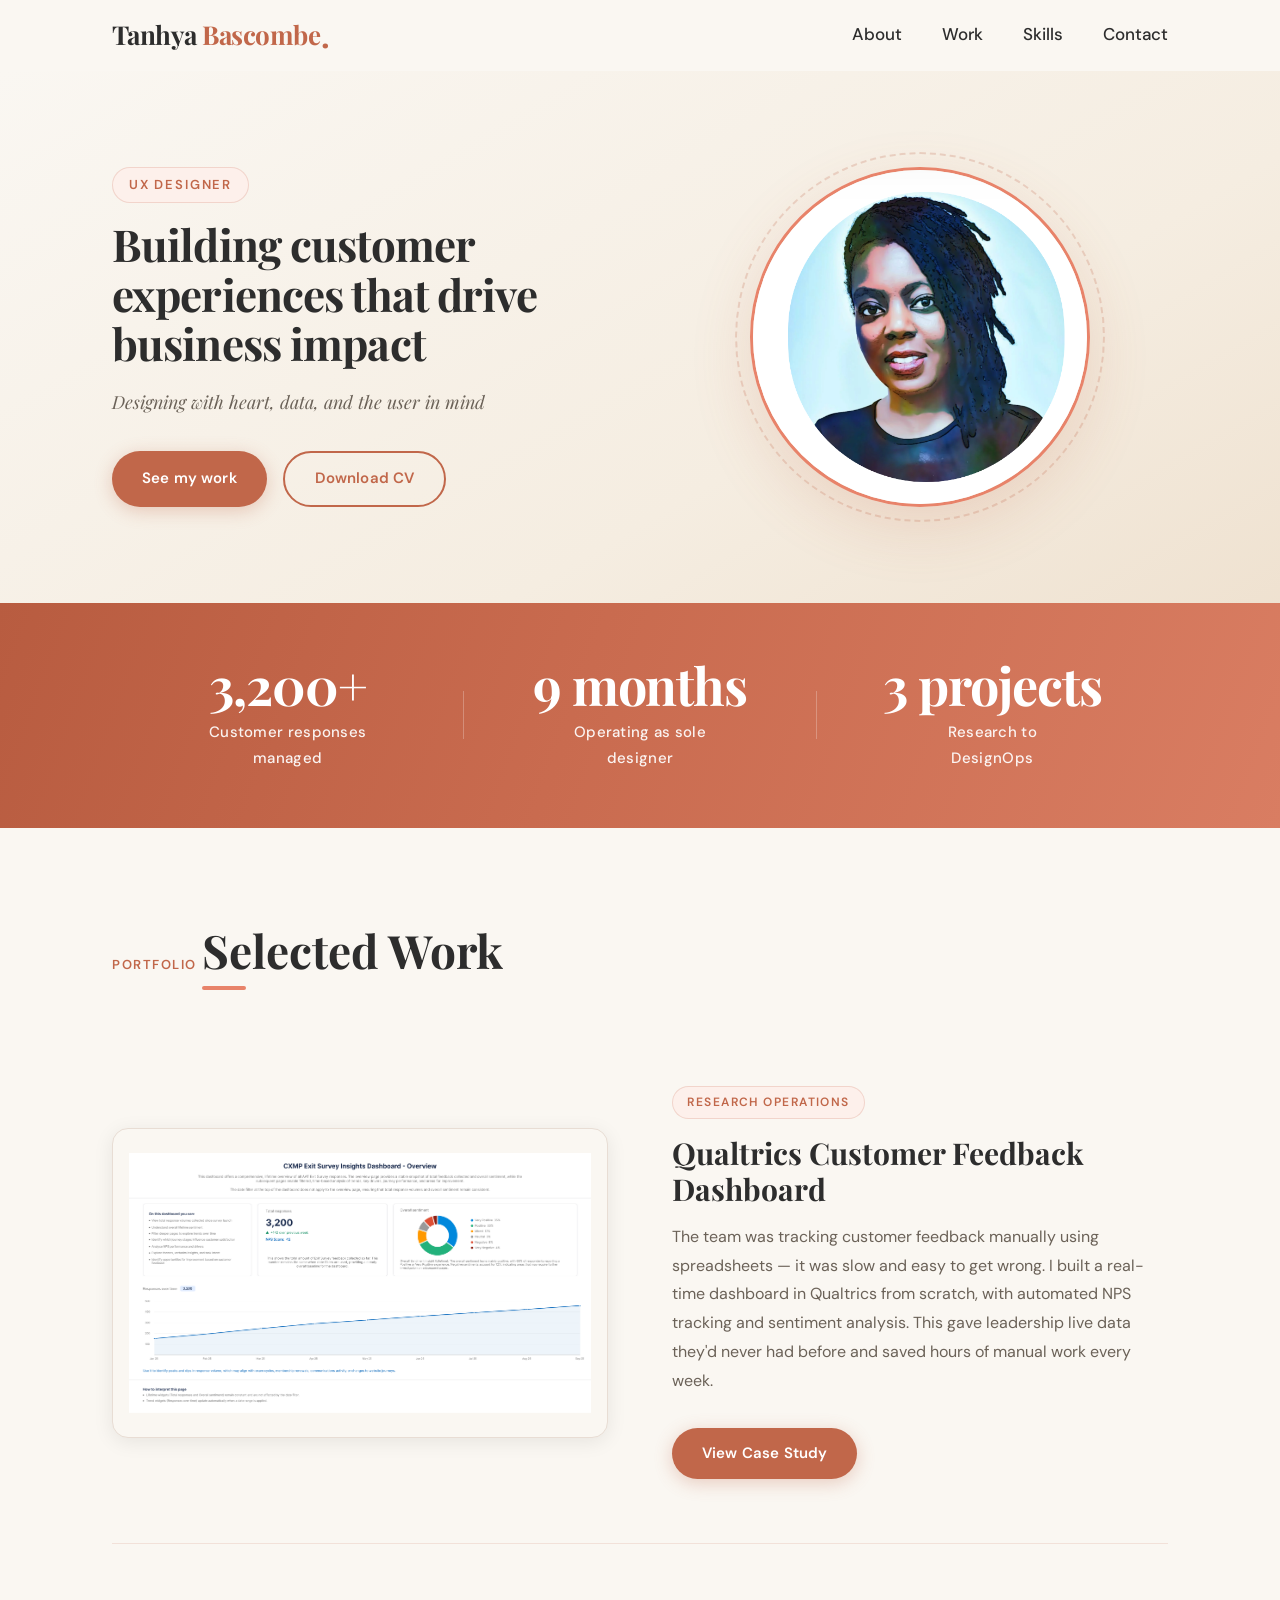
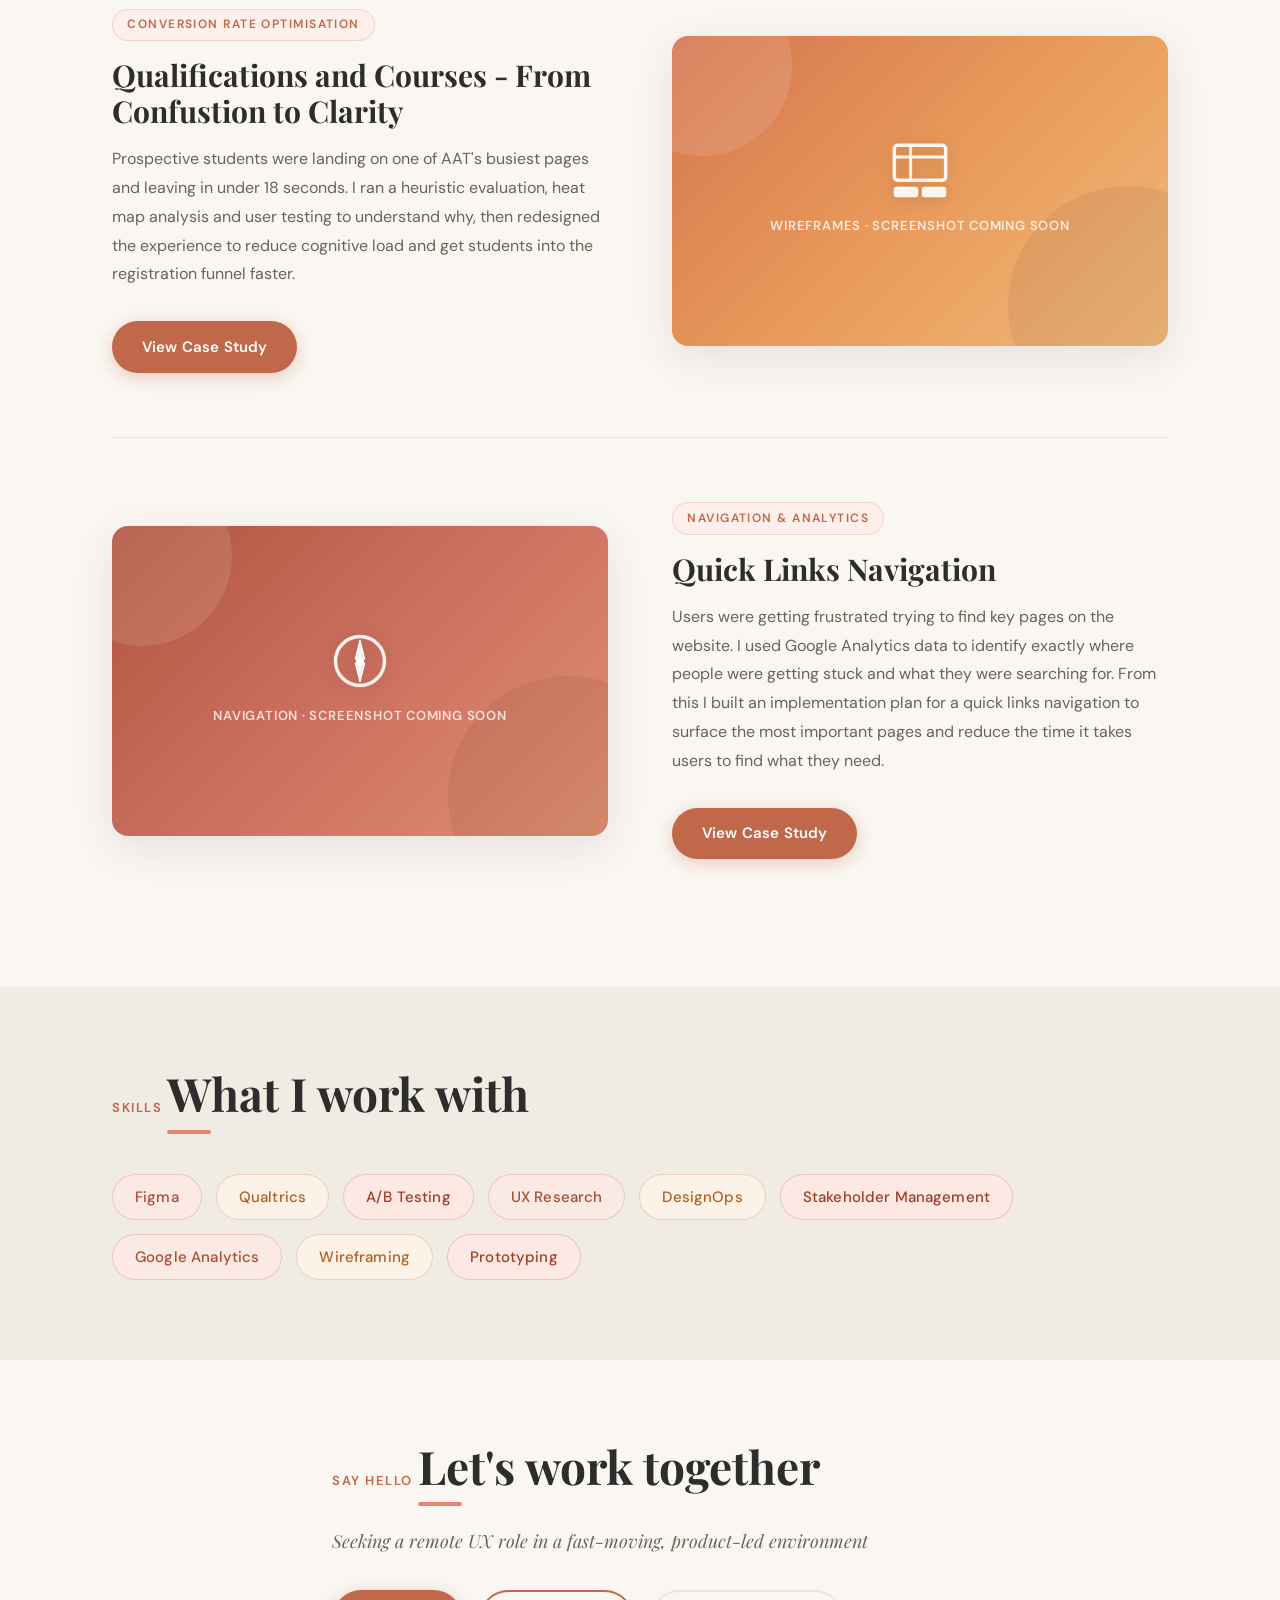
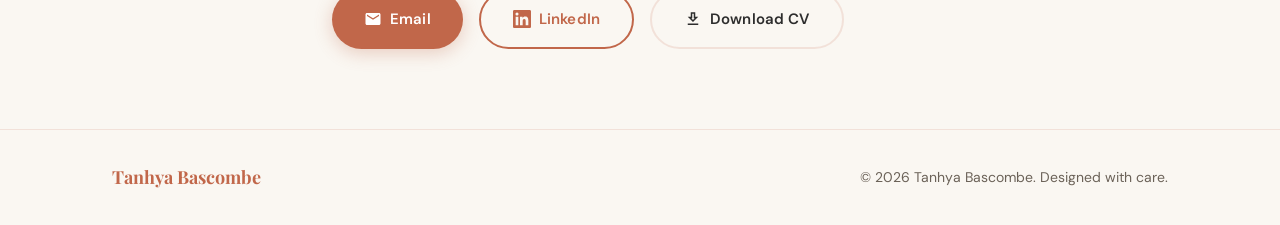
==== index.html @ 7b12164e "Changed the Student Registration card copy to Qualifications and courses" ====
<!DOCTYPE html>
<html lang="en">
<head>
  <meta charset="UTF-8" />
  <meta name="viewport" content="width=device-width, initial-scale=1.0" />
  <title>Tanhya Bascombe — UX Designer</title>

  <!-- Google Fonts: Playfair Display (headings) + DM Sans (body) -->
  <link rel="preconnect" href="https://fonts.googleapis.com" />
  <link rel="preconnect" href="https://fonts.gstatic.com" crossorigin />
  <link
    href="https://fonts.googleapis.com/css2?family=Playfair+Display:ital,wght@0,400;0,600;0,700;1,400&family=DM+Sans:ital,opsz,wght@0,9..40,300;0,9..40,400;0,9..40,500;0,9..40,600;1,9..40,400&display=swap"
    rel="stylesheet"
  />

  <link rel="stylesheet" href="style.css" />
</head>
<body>

  <!-- =====================================================
       NAVIGATION — sticky bar at the top of every page
       ===================================================== -->
  <header class="nav-wrapper" id="nav">
    <nav class="nav-inner" aria-label="Main navigation">

      <!-- Logo / name on the left -->
      <a href="#hero" class="nav-logo" aria-label="Tanhya Bascombe — back to top">
        Tanhya&nbsp;<span class="nav-logo-surname">Bascombe</span><span class="nav-logo-dot" aria-hidden="true">.</span>
      </a>

      <!-- Hamburger button — only visible on mobile -->
      <button
        class="hamburger"
        id="hamburger"
        aria-label="Toggle navigation menu"
        aria-expanded="false"
        aria-controls="nav-links"
      >
        <span class="bar"></span>
        <span class="bar"></span>
        <span class="bar"></span>
      </button>

      <!-- Desktop nav links -->
      <ul class="nav-links" id="nav-links" role="list">
        <li><a href="about.html">About</a></li>
        <li><a href="#projects">Work</a></li>
        <li><a href="#skills">Skills</a></li>
        <li><a href="#contact">Contact</a></li>
      </ul>

    </nav>
  </header>

  <main>

    <!-- =====================================================
         HERO — full-screen split layout
         Left: label + heading + tagline + CTA buttons
         Right: circular photo placeholder
         Below: 3 stat items
         ===================================================== -->
    <section class="hero" id="hero" aria-label="Introduction">
      <div class="container hero-container">

        <!-- LEFT: text content -->
        <div class="hero-text animate-on-scroll">
          <span class="hero-label">UX Designer</span>

          <h1 class="hero-heading">
            Building customer experiences that drive business impact
          </h1>

          <p class="hero-tagline">
            Designing with heart, data, and the user in mind
          </p>

          <!-- CTA buttons -->
          <div class="hero-ctas">
            <a href="#projects" class="btn btn-primary">See my work</a>
            <a href="Tanhya_Bascombe_CV.pdf" class="btn btn-outline" aria-label="Download Tanhya Bascombe's CV" target="_blank" rel="noopener noreferrer">
              Download CV
            </a>
          </div>
        </div>

        <!-- RIGHT: photo placeholder -->
        <div class="hero-photo-wrap animate-on-scroll" aria-hidden="true">
          <div class="hero-photo">
            <img src="images/tanhya-portfolio-image.png" alt="Tanhya Bascombe, UX Designer" />
          </div>
          <!-- Decorative ring behind the photo -->
          <div class="hero-photo-ring" aria-hidden="true"></div>
        </div>

      </div>

      <!-- STATS BAR — three numbers below the main hero content -->
      <div class="hero-stats" aria-label="Key stats">
        <div class="container stats-row">

          <div class="stat animate-on-scroll">
            <span class="stat-number">3,200+</span>
            <span class="stat-label">Customer responses managed</span>
          </div>

          <!-- Visual divider -->
          <div class="stat-divider" aria-hidden="true"></div>

          <div class="stat animate-on-scroll">
            <span class="stat-number">9 months</span>
            <span class="stat-label">Operating as sole designer</span>
          </div>

          <div class="stat-divider" aria-hidden="true"></div>

          <div class="stat animate-on-scroll">
            <span class="stat-number">3 projects</span>
            <span class="stat-label">Research to DesignOps</span>
          </div>

        </div>
      </div>
    </section>


    <!-- =====================================================
         PROJECTS — "Selected Work"
         Each project is a full-width row with image on one side
         and text on the other. Rows alternate left/right.
         ===================================================== -->
    <section class="section projects-section" id="projects" aria-labelledby="projects-heading">
      <div class="container">

        <p class="section-eyebrow animate-on-scroll">Portfolio</p>
        <h2 id="projects-heading" class="section-heading animate-on-scroll">Selected Work</h2>

        <!-- ---- Project 1: image LEFT, text RIGHT ---- -->
        <article class="project-row animate-on-scroll" aria-label="Project: Qualtrics Customer Feedback Dashboard">

          <div class="project-image project-image--contain">
            <img
              src="images/qualtrics-overview-card.png"
              alt="Qualtrics Customer Experience Dashboard overview"
            />
          </div>

          <div class="project-content">
            <span class="project-category">Research Operations</span>
            <h3 class="project-title">Qualtrics Customer Feedback Dashboard</h3>
            <p class="project-description">
              The team was tracking customer feedback manually using spreadsheets — it was slow and
              easy to get wrong. I built a real-time dashboard in Qualtrics from scratch, with
              automated NPS tracking and sentiment analysis. This gave leadership live data they'd
              never had before and saved hours of manual work every week.
            </p>
            <a href="qualtrics.html" class="btn btn-primary" aria-label="View case study for Qualtrics Dashboard">
              View Case Study
            </a>
          </div>

        </article>

        <!-- ---- Project 2: text LEFT, image RIGHT (reversed) ---- -->
        <article class="project-row project-row--reversed animate-on-scroll" aria-label="Project: Student Registration Redesign">

          <!-- Placeholder — replace this div with an <img> when you have a screenshot -->
          <div class="project-image project-placeholder project-placeholder--2" aria-label="Student Registration Redesign — screenshot coming soon">
            <div class="placeholder-inner">
              <!-- Wireframe / layout icon -->
              <svg class="placeholder-icon" xmlns="http://www.w3.org/2000/svg" viewBox="0 0 48 48" aria-hidden="true" focusable="false">
                <rect x="2"  y="2"  width="44" height="30" rx="3" fill="none" stroke-width="3"/>
                <rect x="2"  y="38" width="20" height="8"  rx="2"/>
                <rect x="26" y="38" width="20" height="8"  rx="2"/>
                <line x1="2"  y1="12" x2="46" y2="12" stroke-width="2.5"/>
                <line x1="16" y1="2"  x2="16" y2="32" stroke-width="2.5"/>
              </svg>
              <span class="placeholder-label">Wireframes · Screenshot coming soon</span>
            </div>
            <div class="placeholder-circle placeholder-circle--tl" aria-hidden="true"></div>
            <div class="placeholder-circle placeholder-circle--br" aria-hidden="true"></div>
          </div>

          <div class="project-content">
            <span class="project-category">Conversion Rate Optimisation</span>
            <h3 class="project-title">Qualifications and Courses - From Confustion to Clarity</h3>
            <p class="project-description">
              Prospective students were landing on one of AAT's busiest pages and leaving in under 18 seconds. 
              I ran a heuristic evaluation, heat map analysis and user testing to understand why, then redesigned
              the experience to reduce cognitive load and get students into the registration funnel faster.
            </p>
            <a href="#" class="btn btn-primary" aria-label="View case study for Qualifications and Courses">
              View Case Study
            </a>
          </div>

        </article>

        <!-- ---- Project 3: image LEFT, text RIGHT ---- -->
        <article class="project-row animate-on-scroll" aria-label="Project: Quick Links Navigation">

          <!-- Placeholder — replace this div with an <img> when you have a screenshot -->
          <div class="project-image project-placeholder project-placeholder--3" aria-label="Quick Links Navigation — screenshot coming soon">
            <div class="placeholder-inner">
              <!-- Navigation / compass icon -->
              <svg class="placeholder-icon" xmlns="http://www.w3.org/2000/svg" viewBox="0 0 48 48" aria-hidden="true" focusable="false">
                <circle cx="24" cy="24" r="21" fill="none" stroke-width="3"/>
                <polygon points="24,6 28,22 24,26 20,22"/>
                <polygon points="24,42 20,26 24,22 28,26"/>
                <circle cx="24" cy="24" r="3"/>
              </svg>
              <span class="placeholder-label">Navigation · Screenshot coming soon</span>
            </div>
            <div class="placeholder-circle placeholder-circle--tl" aria-hidden="true"></div>
            <div class="placeholder-circle placeholder-circle--br" aria-hidden="true"></div>
          </div>

          <div class="project-content">
            <span class="project-category">Navigation &amp; Analytics</span>
            <h3 class="project-title">Quick Links Navigation</h3>
            <p class="project-description">
              Users were getting frustrated trying to find key pages on the website. I used Google
              Analytics data to identify exactly where people were getting stuck and what they were
              searching for. From this I built an implementation plan for a quick links navigation
              to surface the most important pages and reduce the time it takes users to find what
              they need.
            </p>
            <a href="#" class="btn btn-primary" aria-label="View case study for Quick Links Navigation (coming soon)">
              View Case Study
            </a>
          </div>

        </article>

      </div>
    </section>



    <!-- =====================================================
         SKILLS — badge/pill tags
         ===================================================== -->
    <section class="section skills-section" id="skills" aria-labelledby="skills-heading">
      <div class="container">

        <p class="section-eyebrow animate-on-scroll">Skills</p>
        <h2 id="skills-heading" class="section-heading animate-on-scroll">What I work with</h2>

        <ul class="skills-list animate-on-scroll" role="list" aria-label="Skills and tools">
          <li class="skill-badge">Figma</li>
          <li class="skill-badge">Qualtrics</li>
          <li class="skill-badge">A/B Testing</li>
          <li class="skill-badge">UX Research</li>
          <li class="skill-badge">DesignOps</li>
          <li class="skill-badge">Stakeholder Management</li>
          <li class="skill-badge">Google Analytics</li>
          <li class="skill-badge">Wireframing</li>
          <li class="skill-badge">Prototyping</li>
        </ul>

      </div>
    </section>


    <!-- =====================================================
         CONTACT — headline, subtext, link buttons
         ===================================================== -->
    <section class="section contact-section" id="contact" aria-labelledby="contact-heading">
      <div class="container contact-container">

        <p class="section-eyebrow animate-on-scroll">Say hello</p>
        <h2 id="contact-heading" class="section-heading animate-on-scroll">Let's work together</h2>

        <p class="contact-subtext animate-on-scroll">
          Seeking a remote UX role in a fast-moving, product-led environment
        </p>

        <!-- Three CTA buttons -->
        <div class="contact-links animate-on-scroll" aria-label="Contact options">

          <!-- Email -->
          <a href="mailto:hello@tanhyabascombe.com" class="btn btn-primary contact-btn" aria-label="Send Tanhya an email">
            <!-- Mail icon -->
            <svg xmlns="http://www.w3.org/2000/svg" viewBox="0 0 24 24" width="18" height="18" aria-hidden="true" focusable="false">
              <path d="M20 4H4C2.9 4 2.01 4.9 2.01 6L2 18c0 1.1.9 2 2 2h16c1.1 0 2-.9 2-2V6c0-1.1-.9-2-2-2zm0 4l-8 5-8-5V6l8 5 8-5v2z"/>
            </svg>
            Email
          </a>

          <!-- LinkedIn -->
          <a href="#" class="btn btn-outline contact-btn" aria-label="Visit Tanhya's LinkedIn profile" rel="noopener noreferrer" target="_blank">
            <!-- LinkedIn icon -->
            <svg xmlns="http://www.w3.org/2000/svg" viewBox="0 0 24 24" width="18" height="18" aria-hidden="true" focusable="false">
              <path d="M20.447 20.452h-3.554v-5.569c0-1.328-.027-3.037-1.852-3.037-1.853 0-2.136 1.445-2.136 2.939v5.667H9.351V9h3.414v1.561h.046c.477-.9 1.637-1.85 3.37-1.85 3.601 0 4.267 2.37 4.267 5.455v6.286zM5.337 7.433a2.062 2.062 0 01-2.063-2.065 2.064 2.064 0 112.063 2.065zm1.782 13.019H3.555V9h3.564v11.452zM22.225 0H1.771C.792 0 0 .774 0 1.729v20.542C0 23.227.792 24 1.771 24h20.451C23.2 24 24 23.227 24 22.271V1.729C24 .774 23.2 0 22.222 0h.003z"/>
            </svg>
            LinkedIn
          </a>

          <!-- Download CV -->
          <a href="Tanhya_Bascombe_CV.pdf" class="btn btn-ghost contact-btn" aria-label="Download Tanhya Bascombe's CV" target="_blank" rel="noopener noreferrer">
            <!-- Download icon -->
            <svg xmlns="http://www.w3.org/2000/svg" viewBox="0 0 24 24" width="18" height="18" aria-hidden="true" focusable="false">
              <path d="M19 9h-4V3H9v6H5l7 7 7-7zm-8 2V5h2v6h1.17L12 13.17 9.83 11H11zm-6 7h14v2H5z"/>
            </svg>
            Download CV
          </a>

        </div>

      </div>
    </section>

  </main>

  <!-- =====================================================
       FOOTER
       ===================================================== -->
  <footer class="site-footer">
    <div class="container footer-inner">
      <span class="footer-name">Tanhya Bascombe</span>
      <span class="footer-copy">&copy; 2026 Tanhya Bascombe. Designed with care.</span>
    </div>
  </footer>

  <script src="script.js"></script>
</body>
</html>
---- style.css ----
/* ============================================================
   Tanhya Bascombe — UX Designer Portfolio
   Stylesheet v2
   ============================================================ */


/* ----------------------------------------------------------
   1. CSS Custom Properties (Design Tokens)
      All colours, fonts, spacing, and radii live here so you
      can easily reskin the whole site by editing this block.
   ---------------------------------------------------------- */
:root {
  /* --- Colours --- */
  --color-bg:         #faf7f2;   /* warm cream — main background          */
  --color-bg-alt:     #f0ebe3;   /* slightly darker cream — alt sections  */
  --color-text:       #2d2d2d;   /* dark charcoal — body text             */
  --color-text-muted: #6b6258;   /* softer tone — secondary text          */
  --color-accent:     #c1674a;   /* terracotta — primary accent           */
  --color-accent-2:   #e8836a;   /* warm coral — hover / secondary accent */
  --color-accent-pale:#fdf0eb;   /* very pale terracotta — badge bg       */
  --color-white:      #ffffff;
  --color-border:     rgba(193, 103, 74, 0.15);

  /* --- Fonts --- */
  --font-heading: 'Playfair Display', Georgia, serif;
  --font-body:    'DM Sans', system-ui, sans-serif;

  /* --- Spacing scale --- */
  --space-xs:  0.5rem;    /*  8px */
  --space-sm:  1rem;      /* 16px */
  --space-md:  2rem;      /* 32px */
  --space-lg:  4rem;      /* 64px */
  --space-xl:  6rem;      /* 96px */
  --space-2xl: 8rem;      /* 128px */

  /* --- Radii --- */
  --radius-sm:   8px;
  --radius-md:   16px;
  --radius-lg:   24px;
  --radius-pill: 999px;

  /* --- Transitions --- */
  --ease-fast: 150ms ease;
  --ease-base: 280ms ease;
  --ease-slow: 500ms ease;

  /* --- Nav height (used for scroll-margin offset) --- */
  --nav-height: 70px;
}


/* ----------------------------------------------------------
   2. Reset & Base
   ---------------------------------------------------------- */
*, *::before, *::after {
  box-sizing: border-box;
  margin: 0;
  padding: 0;
}

html {
  scroll-behavior: smooth;
  font-size: 16px;
  -webkit-text-size-adjust: 100%;
}

body {
  font-family: var(--font-body);
  font-size: 1.0625rem;  /* 17px */
  line-height: 1.75;
  color: var(--color-text);
  background-color: var(--color-bg);
  -webkit-font-smoothing: antialiased;
  overflow-x: hidden;
}

img {
  display: block;
  max-width: 100%;
  height: auto;
}

a {
  color: inherit;
  text-decoration: none;
}

ul {
  list-style: none;
}

button {
  font-family: inherit;
  cursor: pointer;
  border: none;
  background: none;
}

/* Ensure sections account for sticky nav when scrolled to */
section[id] {
  scroll-margin-top: calc(var(--nav-height) + 8px);
}


/* ----------------------------------------------------------
   3. Container — max-width wrapper used in every section
   ---------------------------------------------------------- */
.container {
  width: min(100%, 1120px);
  margin-inline: auto;
  padding-inline: var(--space-md);
}


/* ----------------------------------------------------------
   4. Scroll-triggered animations
      Elements start invisible (via CSS), JS adds .is-visible
      when they enter the viewport via IntersectionObserver.
   ---------------------------------------------------------- */
.animate-on-scroll {
  opacity: 0;
  transform: translateY(32px);
  transition:
    opacity  0.65s ease,
    transform 0.65s ease;
}

.animate-on-scroll.is-visible {
  opacity: 1;
  transform: translateY(0);
}

/* Stagger hero text and photo */
.hero-text.animate-on-scroll    { transition-delay: 0.05s; }
.hero-photo-wrap.animate-on-scroll { transition-delay: 0.2s; }

/* Stagger the stat items */
.stats-row .stat:nth-child(1) { transition-delay: 0.1s; }
.stats-row .stat:nth-child(2) { transition-delay: 0.2s; }
.stats-row .stat:nth-child(3) { transition-delay: 0.3s; }

/* Stagger project rows slightly */
.project-row:nth-child(2).animate-on-scroll { transition-delay: 0.05s; }
.project-row:nth-child(3).animate-on-scroll { transition-delay: 0.1s;  }


/* ----------------------------------------------------------
   5. Reusable Buttons
   ---------------------------------------------------------- */
.btn {
  display: inline-flex;
  align-items: center;
  gap: 0.5rem;
  padding: 0.8rem 1.875rem;
  border-radius: var(--radius-pill);
  font-family: var(--font-body);
  font-size: 0.9375rem;
  font-weight: 600;
  letter-spacing: 0.01em;
  transition:
    background-color var(--ease-fast),
    color            var(--ease-fast),
    box-shadow       var(--ease-fast),
    transform        var(--ease-fast);
  white-space: nowrap;
}

.btn svg {
  fill: currentColor;
  flex-shrink: 0;
}

.btn:focus-visible {
  outline: 3px solid var(--color-accent);
  outline-offset: 3px;
}

/* Solid terracotta fill */
.btn-primary {
  background-color: var(--color-accent);
  color: var(--color-white);
  box-shadow: 0 4px 18px rgba(193, 103, 74, 0.3);
}

.btn-primary:hover {
  background-color: var(--color-accent-2);
  transform: translateY(-2px);
  box-shadow: 0 6px 24px rgba(232, 131, 106, 0.38);
}

.btn-primary:active {
  transform: translateY(0);
}

/* Outlined */
.btn-outline {
  background-color: transparent;
  color: var(--color-accent);
  border: 2px solid var(--color-accent);
}

.btn-outline:hover {
  background-color: var(--color-accent);
  color: var(--color-white);
  transform: translateY(-2px);
}

/* Ghost — subtle with a muted border */
.btn-ghost {
  background-color: transparent;
  color: var(--color-text);
  border: 2px solid var(--color-border);
}

.btn-ghost:hover {
  border-color: var(--color-accent);
  color: var(--color-accent);
  transform: translateY(-2px);
}


/* ----------------------------------------------------------
   6. Section typography helpers
   ---------------------------------------------------------- */

/* Small uppercase label above a heading */
.section-eyebrow {
  display: inline-block;
  font-size: 0.8125rem;
  font-weight: 600;
  letter-spacing: 0.12em;
  text-transform: uppercase;
  color: var(--color-accent);
  margin-bottom: 0.6rem;
}

/* Section headings (h2) */
.section-heading {
  font-family: var(--font-heading);
  font-size: clamp(2rem, 4.5vw, 2.875rem);
  font-weight: 700;
  line-height: 1.15;
  color: var(--color-text);
  margin-bottom: var(--space-md);
  position: relative;
  display: inline-block;
}

/* Decorative underline accent below every section heading */
.section-heading::after {
  content: '';
  display: block;
  width: 44px;
  height: 4px;
  background-color: var(--color-accent-2);
  border-radius: var(--radius-pill);
  margin-top: 0.6rem;
}


/* ----------------------------------------------------------
   7. Navigation
   ---------------------------------------------------------- */
.nav-wrapper {
  position: sticky;
  top: 0;
  z-index: 1000;
  background-color: var(--color-bg);
  border-bottom: 1px solid transparent;
  transition:
    box-shadow     var(--ease-base),
    border-color   var(--ease-base);
}

/* JS adds .scrolled once user scrolls past ~10px */
.nav-wrapper.scrolled {
  box-shadow: 0 2px 24px rgba(45, 45, 45, 0.09);
  border-color: var(--color-border);
}

.nav-inner {
  display: flex;
  align-items: center;
  justify-content: space-between;
  height: var(--nav-height);
  width: min(100%, 1120px);
  margin-inline: auto;
  padding-inline: var(--space-md);
}

/* Logo */
.nav-logo {
  font-family: var(--font-heading);
  font-size: 1.625rem;
  font-weight: 700;
  color: var(--color-text);       /* charcoal name for contrast */
  letter-spacing: -0.02em;
  transition: opacity var(--ease-fast);
  line-height: 1;
}

.nav-logo:hover {
  opacity: 0.75;
}

/* "Bascombe" — terracotta second word */
.nav-logo-surname {
  color: var(--color-accent);
}

/* Terracotta dot — design detail after the full name */
.nav-logo-dot {
  color: var(--color-accent);
  font-size: 2rem;
  line-height: 0;
  vertical-align: -0.1em;
  margin-left: 0.02em;
}

/* Desktop links */
.nav-links {
  display: flex;
  gap: 2.5rem;
}

.nav-links a {
  font-size: 1.0625rem;
  font-weight: 500;
  color: var(--color-text);
  position: relative;
  padding-bottom: 3px;
  transition: color var(--ease-fast);
}

/* Animated underline */
.nav-links a::after {
  content: '';
  position: absolute;
  bottom: -1px;
  left: 0;
  width: 0;
  height: 2px;
  background-color: var(--color-accent-2);
  border-radius: var(--radius-pill);
  transition: width var(--ease-base);
}

.nav-links a:hover {
  color: var(--color-accent);
}

.nav-links a:hover::after {
  width: 100%;
}

/* Hamburger button — hidden on desktop */
.hamburger {
  display: none;
  flex-direction: column;
  justify-content: space-between;
  width: 26px;
  height: 20px;
  padding: 0;
  cursor: pointer;
}

.hamburger .bar {
  display: block;
  width: 100%;
  height: 2.5px;
  background-color: var(--color-text);
  border-radius: 2px;
  transition:
    transform var(--ease-base),
    opacity   var(--ease-base);
}

/* Active / current-page link */
.nav-links a[aria-current="page"] {
  color: var(--color-accent);
}

.nav-links a[aria-current="page"]::after {
  width: 100%;
}

/* Animate bars into an × when open */
.hamburger.is-open .bar:nth-child(1) { transform: translateY(8.75px) rotate(45deg); }
.hamburger.is-open .bar:nth-child(2) { opacity: 0; transform: scaleX(0); }
.hamburger.is-open .bar:nth-child(3) { transform: translateY(-8.75px) rotate(-45deg); }


/* ----------------------------------------------------------
   8. Mobile navigation
   ---------------------------------------------------------- */
@media (max-width: 720px) {
  .hamburger {
    display: flex;
  }

  /* The list collapses to height 0 by default */
  .nav-links {
    position: absolute;
    top: var(--nav-height);
    left: 0;
    right: 0;
    flex-direction: column;
    gap: 0;
    background-color: var(--color-bg);
    box-shadow: 0 10px 30px rgba(45, 45, 45, 0.1);
    max-height: 0;
    overflow: hidden;
    padding: 0 var(--space-md);
    transition:
      max-height 0.4s ease,
      padding    var(--ease-base);
  }

  /* JS adds .is-open to expand it */
  .nav-links.is-open {
    max-height: 320px;
    padding: var(--space-sm) var(--space-md) var(--space-md);
  }

  .nav-links li {
    padding-block: 0.8rem;
    border-top: 1px solid var(--color-border);
  }

  .nav-links li:first-child {
    border-top: none;
  }

  /* Hide underline animation on mobile — not needed */
  .nav-links a::after {
    display: none;
  }
}


/* ----------------------------------------------------------
   9. Hero Section
   ---------------------------------------------------------- */
.hero {
  background: linear-gradient(150deg, var(--color-bg) 0%, #f5ede1 55%, #ecdcc8 100%);
  padding-top: var(--space-xl);
  padding-bottom: 0; /* stats bar handles bottom padding */
}

/* Two-column layout on desktop */
.hero-container {
  display: grid;
  grid-template-columns: 1fr 1fr;
  align-items: center;
  gap: var(--space-lg);
  padding-bottom: var(--space-xl);
}

/* --- Hero text (left column) --- */
.hero-label {
  display: inline-block;
  font-size: 0.8125rem;
  font-weight: 600;
  letter-spacing: 0.14em;
  text-transform: uppercase;
  color: var(--color-accent);
  background-color: var(--color-accent-pale);
  border: 1px solid rgba(193, 103, 74, 0.2);
  padding: 0.35rem 1rem;
  border-radius: var(--radius-pill);
  margin-bottom: var(--space-sm);
}

.hero-heading {
  font-family: var(--font-heading);
  font-size: clamp(1.875rem, 3.75vw, 2.75rem);
  font-weight: 700;
  line-height: 1.12;
  letter-spacing: -0.02em;
  color: var(--color-text);
  margin-bottom: 1.25rem;
}

.hero-tagline {
  font-size: 1.125rem;
  font-style: italic;
  font-family: var(--font-heading);
  color: var(--color-text-muted);
  margin-bottom: var(--space-md);
  max-width: 420px;
}

/* Button group */
.hero-ctas {
  display: flex;
  flex-wrap: wrap;
  gap: 1rem;
}

/* --- Hero photo (right column) --- */
.hero-photo-wrap {
  display: flex;
  align-items: center;
  justify-content: center;
  position: relative;
}

/* The actual circle */
.hero-photo {
  width: clamp(200px, 30vw, 340px);
  height: clamp(200px, 30vw, 340px);
  border-radius: 50%;
  border: 3px solid #E8836A;
  overflow: hidden;
  position: relative;
  z-index: 1;
  box-shadow: 0 20px 60px rgba(193, 103, 74, 0.18);
  flex-shrink: 0;
}

.hero-photo img {
  width: 100%;
  height: 100%;
  object-fit: cover;
  display: block;
}

/* Decorative ring behind the photo */
.hero-photo-ring {
  position: absolute;
  width: clamp(220px, 33vw, 370px);
  height: clamp(220px, 33vw, 370px);
  border-radius: 50%;
  border: 2px dashed rgba(193, 103, 74, 0.22);
  top: 50%;
  left: 50%;
  transform: translate(-50%, -50%);
}

/* --- Stats bar below hero --- */
.hero-stats {
  /* Warm terracotta-to-coral gradient — carries the hero warmth downward */
  background: linear-gradient(110deg, #b85c40 0%, #c96b4f 45%, #d97d62 100%);
  border-top: none;
}

.stats-row {
  display: flex;
  align-items: center;
  justify-content: center;
  gap: 0;
  padding-block: calc(var(--space-md) + 0.5rem);
}

.stat {
  flex: 1;
  display: flex;
  flex-direction: column;
  align-items: center;
  text-align: center;
  padding: var(--space-sm) var(--space-md);
}

.stat-number {
  font-family: var(--font-heading);
  font-size: clamp(2.25rem, 4.5vw, 3.25rem); /* larger and more impactful */
  font-weight: 700;
  color: var(--color-white);                  /* white pops on the warm bg */
  line-height: 1;
  margin-bottom: 0.5rem;
  letter-spacing: -0.02em;
}

.stat-label {
  font-size: 0.9375rem;
  font-weight: 500;
  color: rgba(255, 255, 255, 0.92);
  max-width: 160px;
  letter-spacing: 0.02em;
}

/* Vertical dividers between stats */
.stat-divider {
  width: 1px;
  height: 48px;
  background-color: rgba(255, 255, 255, 0.25); /* subtle on the coloured bg */
  flex-shrink: 0;
}


/* ----------------------------------------------------------
   10. Projects Section
   ---------------------------------------------------------- */
.projects-section {
  background-color: var(--color-bg);
  padding-top: var(--space-xl);
  padding-bottom: var(--space-lg);
}

/* Each project is a horizontal row */
.project-row {
  display: grid;
  grid-template-columns: 1fr 1fr;
  align-items: center;
  gap: var(--space-lg);
  padding-block: var(--space-lg);
  /* Separator line between rows */
  border-bottom: 1px solid var(--color-border);
}

.project-row:last-of-type {
  border-bottom: none;
}

/* Reversed row: visually swap image to the right */
.project-row--reversed {
  direction: rtl; /* flip column order */
}

/* Reset text direction inside reversed row */
.project-row--reversed .project-content,
.project-row--reversed .project-image {
  direction: ltr;
}

/* --- Image side --- */
.project-image {
  border-radius: var(--radius-md);
  overflow: hidden;
  box-shadow: 0 12px 40px rgba(45, 45, 45, 0.1);
  /* Enforce a consistent aspect ratio so placeholders and real
     screenshots both take up the same space */
  aspect-ratio: 16 / 10;
}

/* Real screenshot — when you swap in an <img> later */
.project-image img {
  width: 100%;
  height: 100%;
  object-fit: cover;
  display: block;
  transition: transform 0.5s ease;
}

.project-row:hover .project-image img {
  transform: scale(1.03);
}

/* Variant: show full image without cropping */
.project-image--contain {
  background-color: #FAF7F2;
  padding: 1rem;
  border: 1px solid #E8DDD4;
  box-shadow: 0 4px 20px rgba(0, 0, 0, 0.08);
}

.project-image--contain img {
  object-fit: contain;
}

/* ---- CSS placeholder boxes --------------------------------
   Used until real screenshots are available.
   Each variant gets its own gradient; shared structure below.
   ---------------------------------------------------------- */

/* Shared placeholder layout */
.project-placeholder {
  position: relative;
  display: flex;
  align-items: center;
  justify-content: center;
  /* Clip the decorative circles that bleed outside */
  overflow: hidden;
}

/* Gradient variant 1 — terracotta → coral (warm diagonal) */
.project-placeholder--1 {
  background: linear-gradient(135deg, #c1674a 0%, #e8836a 55%, #f0a882 100%);
}

/* Gradient variant 2 — coral → amber (lighter, peachy) */
.project-placeholder--2 {
  background: linear-gradient(135deg, #d4754f 0%, #e89a5a 50%, #f2b97a 100%);
}

/* Gradient variant 3 — deep terracotta → dusty rose */
.project-placeholder--3 {
  background: linear-gradient(135deg, #b05540 0%, #cc7060 50%, #e09070 100%);
}

/* Centred content: icon + label */
.placeholder-inner {
  display: flex;
  flex-direction: column;
  align-items: center;
  gap: 1rem;
  position: relative;
  z-index: 1; /* sit above the decorative circles */
  padding: var(--space-md);
  text-align: center;
}

/* SVG icon */
.placeholder-icon {
  width: 56px;
  height: 56px;
  fill: rgba(255, 255, 255, 0.9);
  stroke: rgba(255, 255, 255, 0.9);
  filter: drop-shadow(0 2px 8px rgba(0, 0, 0, 0.15));
}

/* Label text beneath the icon */
.placeholder-label {
  font-size: 0.8125rem;
  font-weight: 600;
  letter-spacing: 0.06em;
  text-transform: uppercase;
  color: rgba(255, 255, 255, 0.8);
}

/* Decorative semi-transparent circles — one top-left, one bottom-right */
.placeholder-circle {
  position: absolute;
  border-radius: 50%;
  background-color: rgba(255, 255, 255, 0.1);
  pointer-events: none;
}

.placeholder-circle--tl {
  width: 180px;
  height: 180px;
  top: -60px;
  left: -60px;
}

.placeholder-circle--br {
  width: 240px;
  height: 240px;
  bottom: -80px;
  right: -80px;
  background-color: rgba(0, 0, 0, 0.06);
}

/* Subtle scale on row hover — mirrors the img behaviour */
.project-row:hover .project-placeholder {
  filter: brightness(1.04);
  transition: filter 0.5s ease;
}

/* --- Text side --- */
.project-category {
  display: inline-block;
  font-size: 0.75rem;
  font-weight: 600;
  letter-spacing: 0.12em;
  text-transform: uppercase;
  color: var(--color-accent);
  background-color: var(--color-accent-pale);
  border: 1px solid rgba(193, 103, 74, 0.2);
  padding: 0.3rem 0.9rem;
  border-radius: var(--radius-pill);
  margin-bottom: 1rem;
}

.project-title {
  font-family: var(--font-heading);
  font-size: clamp(1.375rem, 2.5vw, 1.875rem);
  font-weight: 700;
  line-height: 1.2;
  color: var(--color-text);
  margin-bottom: 1rem;
}

.project-description {
  font-size: 1rem;
  color: var(--color-text-muted);
  line-height: 1.8;
  margin-bottom: var(--space-md);
  max-width: 520px;
}


/* ----------------------------------------------------------
   11. About Section
   ---------------------------------------------------------- */
.about-section {
  background-color: var(--color-bg-alt);
  padding-block: var(--space-xl);
}

/* Two-column grid */
.about-container {
  display: grid;
  grid-template-columns: 1fr 1.4fr;
  align-items: center;
  gap: var(--space-lg);
}

/* --- Photo (left) --- */
.about-photo-wrap {
  display: flex;
  align-items: center;
  justify-content: center;
  position: relative;
}

.about-photo {
  width: clamp(180px, 26vw, 300px);
  height: clamp(180px, 26vw, 300px);
  border-radius: 50%;
  background-color: #e8c4b2;
  border: 4px solid var(--color-accent-2);
  display: flex;
  align-items: center;
  justify-content: center;
  position: relative;
  z-index: 1;
  box-shadow: 0 16px 50px rgba(193, 103, 74, 0.16);
}

.about-photo span {
  font-size: 0.8125rem;
  font-weight: 500;
  color: var(--color-accent);
  text-align: center;
  line-height: 1.5;
}

/* Organic blob shape behind the photo — pure CSS */
.about-photo-blob {
  position: absolute;
  width: clamp(210px, 30vw, 340px);
  height: clamp(210px, 30vw, 340px);
  background-color: rgba(193, 103, 74, 0.08);
  border-radius: 60% 40% 55% 45% / 50% 55% 45% 50%;
  top: 50%;
  left: 50%;
  transform: translate(-50%, -50%);
  z-index: 0;
}

/* --- Text (right) --- */
.about-text .section-heading {
  margin-top: 0.25rem;
}

.about-body {
  font-size: 1.0625rem;
  color: var(--color-text-muted);
  line-height: 1.85;
  margin-bottom: var(--space-sm);
  max-width: 560px;
}

.about-body:last-child {
  margin-bottom: 0;
}


/* ----------------------------------------------------------
   12. Skills Section
   ---------------------------------------------------------- */
.skills-section {
  background-color: #F0EBE3;
  padding-block: 5rem;
}

/* Wrapping flex row of pill badges */
.skills-list {
  display: flex;
  flex-wrap: wrap;
  gap: 0.875rem;
  margin-top: var(--space-xs);
}

.skill-badge {
  display: inline-block;
  padding: 0.55rem 1.375rem;
  border-radius: var(--radius-pill);
  font-size: 0.9375rem;
  font-weight: 500;
  letter-spacing: 0.01em;
  cursor: default;
  transition:
    transform   var(--ease-fast),
    box-shadow  var(--ease-fast);
}

.skill-badge:hover {
  transform: translateY(-3px);
  box-shadow: 0 6px 16px rgba(193, 103, 74, 0.2);
}

/* Cycle through three warm colour variants */
.skill-badge:nth-child(3n + 1) {
  background-color: #fbeae4;
  color: #a84e33;
  border: 1.5px solid rgba(193, 103, 74, 0.25);
}

.skill-badge:nth-child(3n + 2) {
  background-color: #fdf2e7;
  color: #b36020;
  border: 1.5px solid rgba(179, 96, 32, 0.22);
}

.skill-badge:nth-child(3n) {
  background-color: #fde8e3;
  color: #9e3e26;
  border: 1.5px solid rgba(158, 62, 38, 0.2);
}


/* ----------------------------------------------------------
   13. Contact Section
   ---------------------------------------------------------- */
.contact-section {
  background-color: var(--color-bg);
  padding-block: 5rem;
}

.contact-container {
  max-width: 680px;
}

.contact-subtext {
  font-size: 1.125rem;
  color: var(--color-text-muted);
  font-style: italic;
  font-family: var(--font-heading);
  margin-top: -0.75rem;   /* pull up closer to the heading */
  margin-bottom: var(--space-md);
}

/* Row of three CTA buttons */
.contact-links {
  display: flex;
  flex-wrap: wrap;
  gap: 1rem;
}

.contact-btn {
  /* Make them a bit taller for emphasis */
  padding: 0.9rem 2rem;
}


/* ----------------------------------------------------------
   14. Footer
   ---------------------------------------------------------- */
.site-footer {
  background-color: var(--color-bg);
  border-top: 1px solid var(--color-border);
  padding-block: var(--space-md);
}

.footer-inner {
  display: flex;
  align-items: center;
  justify-content: space-between;
  flex-wrap: wrap;
  gap: var(--space-sm);
}

.footer-name {
  font-family: var(--font-heading);
  font-size: 1.125rem;
  color: var(--color-accent);
  font-weight: 700;
}

.footer-copy {
  font-size: 0.875rem;
  color: var(--color-text-muted);
}


/* ----------------------------------------------------------
   15. Responsive — tablet breakpoint (≤ 900px)
   ---------------------------------------------------------- */
@media (max-width: 900px) {

  /* Hero stacks vertically, photo moves above text on tablet */
  .hero-container {
    grid-template-columns: 1fr;
    text-align: center;
    gap: var(--space-md);
  }

  .hero-text {
    order: 2; /* text below photo */
  }

  .hero-photo-wrap {
    order: 1;
  }

  .hero-tagline {
    margin-inline: auto;
  }

  .hero-ctas {
    justify-content: center;
  }

  /* Stack project rows */
  .project-row {
    grid-template-columns: 1fr;
    gap: var(--space-md);
  }

  /* Reset the directional flip on small screens */
  .project-row--reversed {
    direction: ltr;
  }

  /* Put image above text in all project rows */
  .project-image {
    order: -1;
  }

  /* Stack about section */
  .about-container {
    grid-template-columns: 1fr;
    text-align: center;
  }

  .about-photo-wrap {
    order: -1; /* photo first */
  }

  .about-body {
    margin-inline: auto;
  }

  /* Stack stats on smaller tablets */
  .stats-row {
    flex-direction: column;
    gap: var(--space-sm);
  }

  .stat-divider {
    width: 48px;
    height: 1px;
  }
}


/* ----------------------------------------------------------
   16. Responsive — mobile breakpoint (≤ 480px)
   ---------------------------------------------------------- */
@media (max-width: 480px) {
  :root {
    --space-xl: 4rem;
    --space-lg: 2.5rem;
  }

  .hero-photo {
    width: 200px;
    height: 200px;
  }

  .section-heading {
    font-size: 1.875rem;
  }

  .contact-links {
    flex-direction: column;
  }

  .contact-btn {
    width: 100%;
    justify-content: center;
  }

  .footer-inner {
    flex-direction: column;
    text-align: center;
  }
}


/* ----------------------------------------------------------
   17. Accessibility — respect reduced-motion preference
   ---------------------------------------------------------- */
@media (prefers-reduced-motion: reduce) {
  html {
    scroll-behavior: auto;
  }

  /* Show all elements immediately — no animation */
  .animate-on-scroll {
    opacity: 1;
    transform: none;
    transition: none;
  }

  /* Remove hover transforms */
  .btn:hover,
  .skill-badge:hover,
  .project-row:hover .project-image img,
  .project-row:hover .project-placeholder {
    transform: none;
    filter: none;
    transition: none;
  }
}


/* ----------------------------------------------------------
   18. About page
   ---------------------------------------------------------- */

/* --- Hero --- */
.about-pg-hero {
  background: linear-gradient(150deg, var(--color-bg) 0%, #f5ede1 55%, #ecdcc8 100%);
  padding-top: var(--space-xl);
  padding-bottom: var(--space-xl);
}

.about-pg-hero-container {
  display: grid;
  grid-template-columns: 1fr 1fr;
  align-items: center;
  gap: var(--space-lg);
}

/* Photo placeholder circle */
.about-pg-photo-wrap {
  display: flex;
  align-items: center;
  justify-content: center;
  position: relative;
}

.about-pg-photo-circle {
  width: clamp(200px, 30vw, 320px);
  height: clamp(200px, 30vw, 320px);
  border-radius: 50%;
  background-color: #e8c4b2;
  border: 4px solid var(--color-accent-2);
  display: flex;
  align-items: center;
  justify-content: center;
  position: relative;
  z-index: 1;
  box-shadow:
    inset 0 4px 20px rgba(193, 103, 74, 0.12),
    0 20px 60px rgba(193, 103, 74, 0.18);
}

.about-pg-photo-circle span {
  font-size: 0.875rem;
  font-weight: 500;
  color: var(--color-accent);
  text-align: center;
  line-height: 1.5;
}

.about-pg-photo-ring {
  position: absolute;
  width: clamp(225px, 34vw, 360px);
  height: clamp(225px, 34vw, 360px);
  border-radius: 50%;
  border: 2px dashed rgba(193, 103, 74, 0.22);
  top: 50%;
  left: 50%;
  transform: translate(-50%, -50%);
}

/* --- When I'm happy at work --- */
.about-pg-happy-section {
  background: linear-gradient(135deg, #b85c40 0%, #c96b4f 40%, #d97d62 100%);
  padding-block: var(--space-xl);
}

.about-pg-happy-section .section-heading {
  color: var(--color-white);
}

.about-pg-happy-section .section-heading::after {
  background-color: rgba(255, 255, 255, 0.45);
}

.about-pg-happy-text {
  font-size: 1.0625rem;
  line-height: 1.85;
  color: rgba(255, 255, 255, 0.92);
  max-width: 760px;
}

/* --- How I got here --- */
.about-pg-how-section {
  background-color: var(--color-bg);
  padding-block: var(--space-xl);
}

.about-pg-how-intro {
  font-size: 1.0625rem;
  color: var(--color-text-muted);
  line-height: 1.85;
  max-width: 640px;
  margin-bottom: var(--space-md);
}

.about-pg-cards-grid {
  display: grid;
  grid-template-columns: 1fr 1fr;
  gap: var(--space-md);
}

.about-pg-card {
  background-color: var(--color-white);
  border-radius: var(--radius-md);
  padding: var(--space-md);
  box-shadow: 0 4px 24px rgba(45, 45, 45, 0.07);
  border: 1px solid var(--color-border);
  transition: transform var(--ease-base), box-shadow var(--ease-base);
}

.about-pg-card:hover {
  transform: translateY(-4px);
  box-shadow: 0 10px 36px rgba(45, 45, 45, 0.12);
}

.about-pg-card-title {
  font-family: var(--font-heading);
  font-size: 1.25rem;
  font-weight: 700;
  color: var(--color-accent);
  margin-bottom: 0.75rem;
}

.about-pg-card-text {
  font-size: 1rem;
  color: var(--color-text-muted);
  line-height: 1.8;
}

/* --- Photo grid --- */
.about-pg-photos-section {
  background-color: var(--color-bg-alt);
  padding-block: var(--space-xl);
}

.about-pg-masonry {
  display: grid;
  grid-template-columns: repeat(3, 1fr);
  grid-auto-rows: 10px;
  gap: 8px;
  align-items: start;
}

.about-pg-masonry-img {
  width: 100%;
  display: block;
  object-fit: cover;
  border-radius: 8px;
  transition: transform 0.3s ease, box-shadow 0.3s ease;
}

.about-pg-masonry-img:hover {
  transform: scale(1.02);
  box-shadow: 0 8px 24px rgba(45, 45, 45, 0.18);
}

/* --- Quote --- */
.about-pg-quote-section {
  background-color: var(--color-bg);
  padding-block: var(--space-xl);
  text-align: center;
}

.about-pg-quote {
  max-width: 740px;
  margin-inline: auto;
}

.about-pg-quote-mark {
  display: block;
  font-family: var(--font-heading);
  font-size: 7rem;
  line-height: 0.65;
  color: var(--color-accent);
  opacity: 0.3;
  margin-bottom: 1.5rem;
  user-select: none;
}

.about-pg-quote-text {
  font-family: var(--font-heading);
  font-size: clamp(1.25rem, 2.5vw, 1.75rem);
  font-style: italic;
  font-weight: 400;
  line-height: 1.55;
  color: var(--color-text);
  margin-bottom: 1.25rem;
}

.about-pg-quote-attribution {
  font-size: 0.9375rem;
  font-weight: 500;
  color: var(--color-accent);
  letter-spacing: 0.02em;
}

/* --- Clocked off --- */
.about-pg-clocked-section {
  background-color: var(--color-bg-alt);
  padding-block: var(--space-xl);
}

.about-pg-clocked-grid {
  display: grid;
  grid-template-columns: repeat(3, 1fr);
  gap: var(--space-md);
}

.about-pg-clocked-card {
  background-color: var(--color-white);
  border-radius: var(--radius-md);
  padding: var(--space-md);
  box-shadow: 0 4px 24px rgba(45, 45, 45, 0.07);
  border: 1px solid var(--color-border);
  transition: transform var(--ease-base), box-shadow var(--ease-base);
}

.about-pg-clocked-card:hover {
  transform: translateY(-4px);
  box-shadow: 0 10px 36px rgba(45, 45, 45, 0.12);
}

.about-pg-clocked-card-title {
  font-family: var(--font-heading);
  font-size: 1.25rem;
  font-weight: 700;
  color: var(--color-accent);
  margin-bottom: 0.75rem;
}

.about-pg-clocked-card-text {
  font-size: 1rem;
  color: var(--color-text-muted);
  line-height: 1.8;
}


/* ----------------------------------------------------------
   19. About page — responsive
   ---------------------------------------------------------- */
@media (max-width: 900px) {

  .about-pg-hero-container {
    grid-template-columns: 1fr;
    text-align: center;
    gap: var(--space-md);
  }

  .about-pg-hero-text {
    order: 2;
  }

  .about-pg-photo-wrap {
    order: 1;
  }

  .about-pg-hero-text .hero-label,
  .about-pg-hero-text .hero-tagline {
    margin-inline: auto;
  }

  .about-pg-cards-grid {
    grid-template-columns: 1fr;
  }

  .about-pg-masonry {
    grid-template-columns: repeat(2, 1fr);
  }

  .about-pg-clocked-grid {
    grid-template-columns: repeat(2, 1fr);
  }
}

@media (max-width: 480px) {

  .about-pg-photo-circle {
    width: 200px;
    height: 200px;
  }

  .about-pg-quote-mark {
    font-size: 5rem;
  }

  .about-pg-masonry {
    grid-template-columns: 1fr;
  }

  .about-pg-clocked-grid {
    grid-template-columns: 1fr;
  }
}
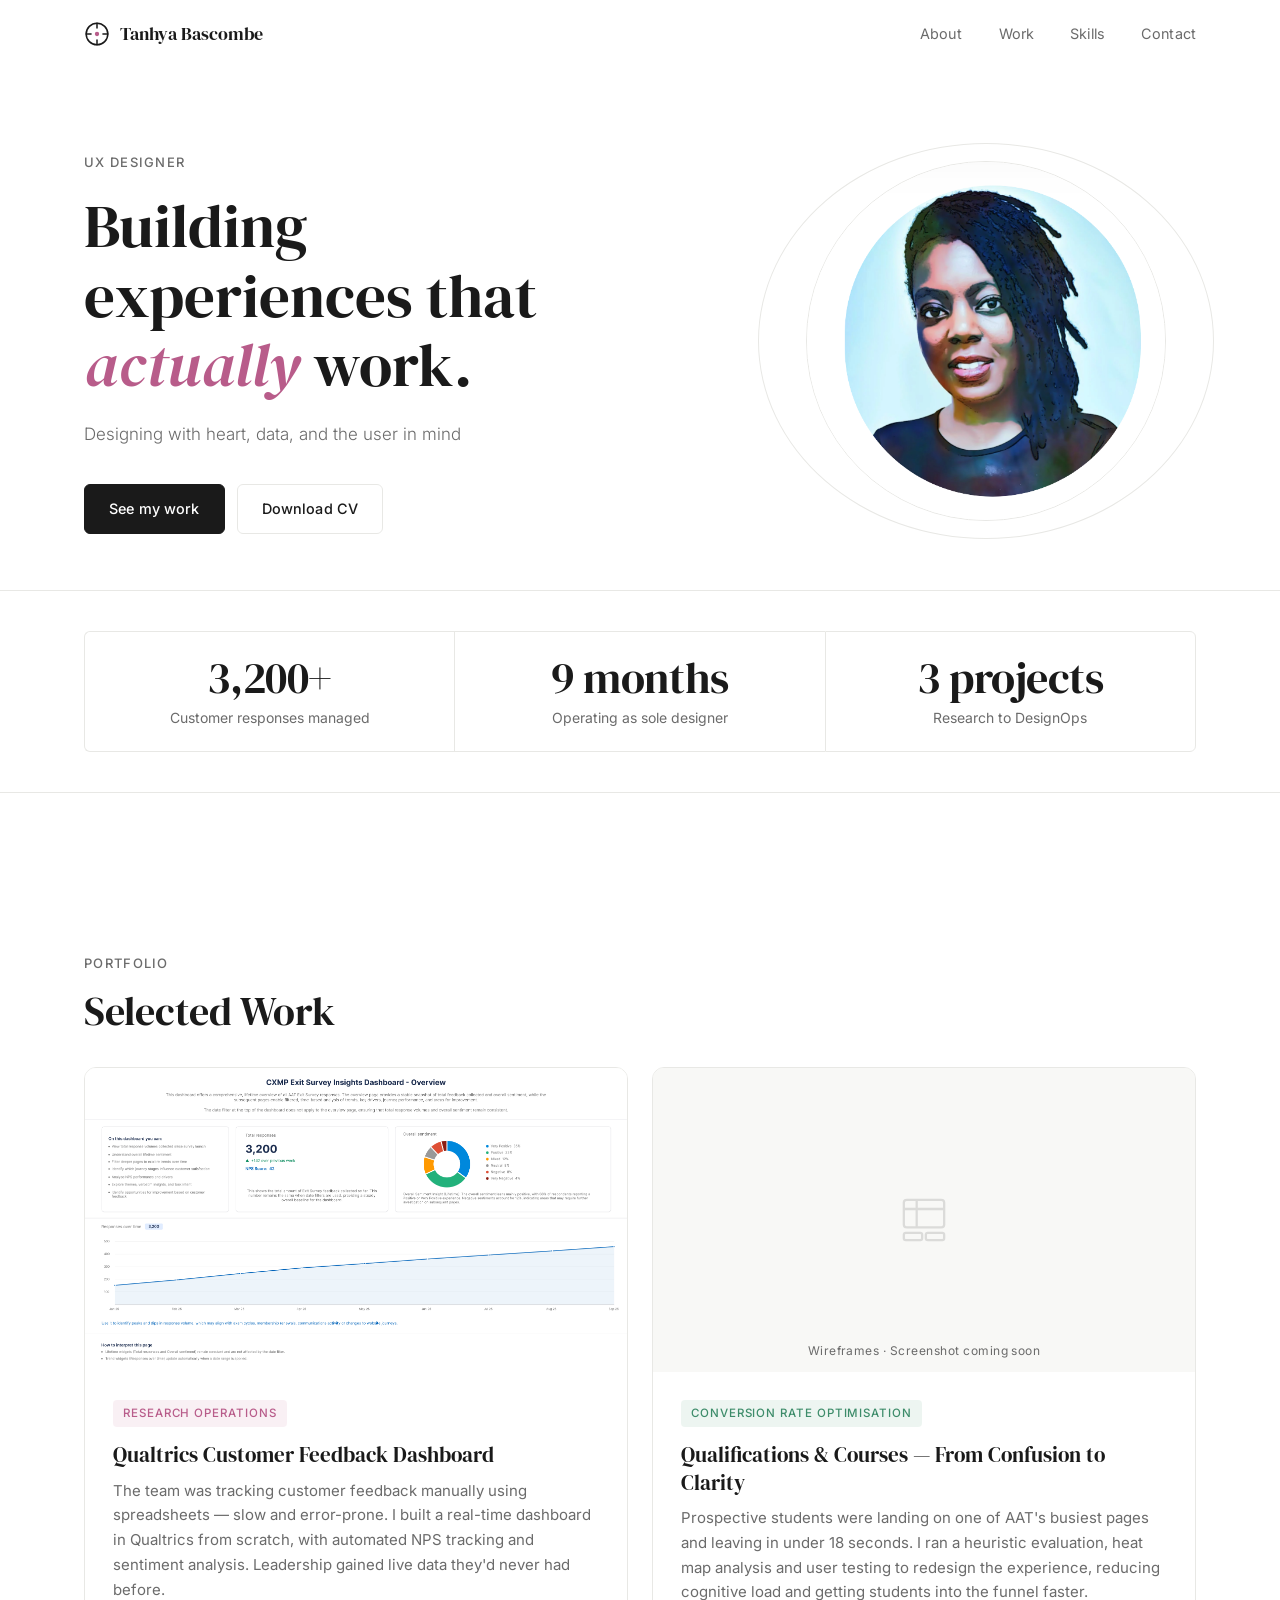
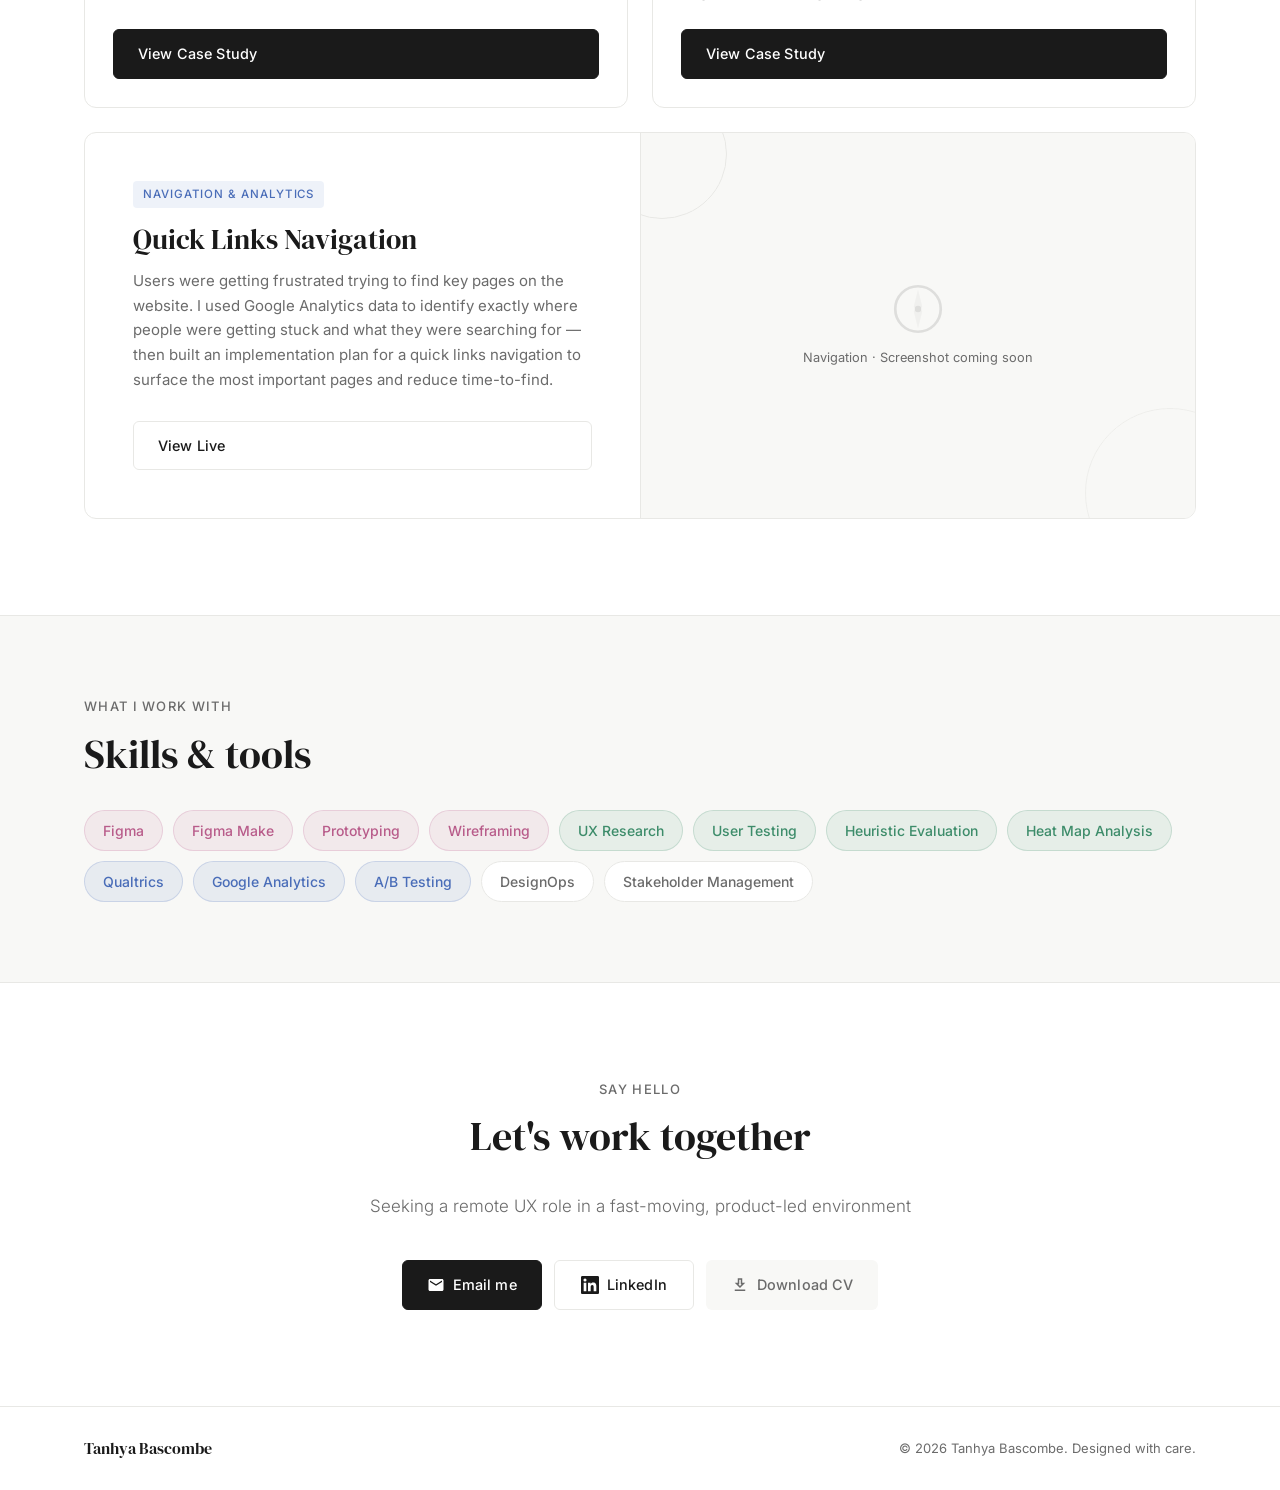
==== commit 6da5dc47: "complete portfolio redesign with new design system" ====
--- a/index.html
+++ b/index.html
@@ -5,11 +5,11 @@
   <meta name="viewport" content="width=device-width, initial-scale=1.0" />
   <title>Tanhya Bascombe — UX Designer</title>
 
-  <!-- Google Fonts: Playfair Display (headings) + DM Sans (body) -->
+  <!-- Fonts: DM Serif Display (headings) + Inter (body) -->
   <link rel="preconnect" href="https://fonts.googleapis.com" />
   <link rel="preconnect" href="https://fonts.gstatic.com" crossorigin />
   <link
-    href="https://fonts.googleapis.com/css2?family=Playfair+Display:ital,wght@0,400;0,600;0,700;1,400&family=DM+Sans:ital,opsz,wght@0,9..40,300;0,9..40,400;0,9..40,500;0,9..40,600;1,9..40,400&display=swap"
+    href="https://fonts.googleapis.com/css2?family=DM+Serif+Display:ital@0;1&family=Inter:wght@300;400;500&display=swap"
     rel="stylesheet"
   />
 
@@ -18,17 +18,27 @@
 <body>
 
   <!-- =====================================================
-       NAVIGATION — sticky bar at the top of every page
+       NAVIGATION
        ===================================================== -->
   <header class="nav-wrapper" id="nav">
     <nav class="nav-inner" aria-label="Main navigation">
 
-      <!-- Logo / name on the left -->
+      <!-- SVG compass logo mark + name -->
       <a href="#hero" class="nav-logo" aria-label="Tanhya Bascombe — back to top">
-        Tanhya&nbsp;<span class="nav-logo-surname">Bascombe</span><span class="nav-logo-dot" aria-hidden="true">.</span>
+        <svg class="logo-mark" viewBox="0 0 24 24" width="26" height="26" aria-hidden="true" focusable="false">
+          <g class="logo-spinner">
+            <circle cx="12" cy="12" r="10" fill="none" stroke="currentColor" stroke-width="1.4"/>
+            <line x1="12" y1="2"  x2="12" y2="6.5"  stroke="currentColor" stroke-width="1.4" stroke-linecap="round"/>
+            <line x1="12" y1="17.5" x2="12" y2="22" stroke="currentColor" stroke-width="1.4" stroke-linecap="round"/>
+            <line x1="2"  y1="12" x2="6.5"  y2="12" stroke="currentColor" stroke-width="1.4" stroke-linecap="round"/>
+            <line x1="17.5" y1="12" x2="22" y2="12" stroke="currentColor" stroke-width="1.4" stroke-linecap="round"/>
+          </g>
+          <circle class="logo-dot" cx="12" cy="12" r="2" fill="#b85c8a"/>
+        </svg>
+        <span class="logo-text">Tanhya Bascombe</span>
       </a>
 
-      <!-- Hamburger button — only visible on mobile -->
+      <!-- Hamburger -->
       <button
         class="hamburger"
         id="hamburger"
@@ -41,10 +51,10 @@
         <span class="bar"></span>
       </button>
 
-      <!-- Desktop nav links -->
+      <!-- Nav links -->
       <ul class="nav-links" id="nav-links" role="list">
         <li><a href="about.html">About</a></li>
-        <li><a href="#projects">Work</a></li>
+        <li><a href="#work">Work</a></li>
         <li><a href="#skills">Skills</a></li>
         <li><a href="#contact">Contact</a></li>
       </ul>
@@ -55,47 +65,48 @@
   <main>
 
     <!-- =====================================================
-         HERO — full-screen split layout
-         Left: label + heading + tagline + CTA buttons
-         Right: circular photo placeholder
-         Below: 3 stat items
+         HERO
          ===================================================== -->
     <section class="hero" id="hero" aria-label="Introduction">
       <div class="container hero-container">
 
-        <!-- LEFT: text content -->
-        <div class="hero-text animate-on-scroll">
+        <!-- LEFT: text -->
+        <div class="hero-text">
           <span class="hero-label">UX Designer</span>
 
           <h1 class="hero-heading">
-            Building customer experiences that drive business impact
+            Building experiences that <em class="hero-italic">actually</em> work.
           </h1>
 
           <p class="hero-tagline">
             Designing with heart, data, and the user in mind
           </p>
 
-          <!-- CTA buttons -->
           <div class="hero-ctas">
-            <a href="#projects" class="btn btn-primary">See my work</a>
-            <a href="Tanhya_Bascombe_CV.pdf" class="btn btn-outline" aria-label="Download Tanhya Bascombe's CV" target="_blank" rel="noopener noreferrer">
+            <a href="#work" class="btn btn-primary">See my work</a>
+            <a
+              href="images/Tanhya_Bascombe_CV.pdf"
+              class="btn btn-outline"
+              aria-label="Download Tanhya Bascombe's CV"
+              target="_blank"
+              rel="noopener noreferrer"
+            >
               Download CV
             </a>
           </div>
         </div>
 
-        <!-- RIGHT: photo placeholder -->
+        <!-- RIGHT: photo -->
         <div class="hero-photo-wrap animate-on-scroll" aria-hidden="true">
           <div class="hero-photo">
             <img src="images/tanhya-portfolio-image.png" alt="Tanhya Bascombe, UX Designer" />
           </div>
-          <!-- Decorative ring behind the photo -->
-          <div class="hero-photo-ring" aria-hidden="true"></div>
-        </div>
-
-      </div>
-
-      <!-- STATS BAR — three numbers below the main hero content -->
+          <div class="hero-photo-ring"></div>
+        </div>
+
+      </div>
+
+      <!-- STATS BAR -->
       <div class="hero-stats" aria-label="Key stats">
         <div class="container stats-row">
 
@@ -104,16 +115,11 @@
             <span class="stat-label">Customer responses managed</span>
           </div>
 
-          <!-- Visual divider -->
-          <div class="stat-divider" aria-hidden="true"></div>
-
           <div class="stat animate-on-scroll">
             <span class="stat-number">9 months</span>
             <span class="stat-label">Operating as sole designer</span>
           </div>
 
-          <div class="stat-divider" aria-hidden="true"></div>
-
           <div class="stat animate-on-scroll">
             <span class="stat-number">3 projects</span>
             <span class="stat-label">Research to DesignOps</span>
@@ -125,137 +131,139 @@
 
 
     <!-- =====================================================
-         PROJECTS — "Selected Work"
-         Each project is a full-width row with image on one side
-         and text on the other. Rows alternate left/right.
+         SELECTED WORK
          ===================================================== -->
-    <section class="section projects-section" id="projects" aria-labelledby="projects-heading">
+    <section class="projects-section" id="work" aria-labelledby="work-heading">
       <div class="container">
 
         <p class="section-eyebrow animate-on-scroll">Portfolio</p>
-        <h2 id="projects-heading" class="section-heading animate-on-scroll">Selected Work</h2>
-
-        <!-- ---- Project 1: image LEFT, text RIGHT ---- -->
-        <article class="project-row animate-on-scroll" aria-label="Project: Qualtrics Customer Feedback Dashboard">
-
-          <div class="project-image project-image--contain">
-            <img
-              src="images/qualtrics-overview-card.png"
-              alt="Qualtrics Customer Experience Dashboard overview"
-            />
-          </div>
-
-          <div class="project-content">
-            <span class="project-category">Research Operations</span>
-            <h3 class="project-title">Qualtrics Customer Feedback Dashboard</h3>
-            <p class="project-description">
-              The team was tracking customer feedback manually using spreadsheets — it was slow and
-              easy to get wrong. I built a real-time dashboard in Qualtrics from scratch, with
-              automated NPS tracking and sentiment analysis. This gave leadership live data they'd
-              never had before and saved hours of manual work every week.
-            </p>
-            <a href="qualtrics.html" class="btn btn-primary" aria-label="View case study for Qualtrics Dashboard">
-              View Case Study
-            </a>
-          </div>
-
-        </article>
-
-        <!-- ---- Project 2: text LEFT, image RIGHT (reversed) ---- -->
-        <article class="project-row project-row--reversed animate-on-scroll" aria-label="Project: Student Registration Redesign">
-
-          <!-- Placeholder — replace this div with an <img> when you have a screenshot -->
-          <div class="project-image project-placeholder project-placeholder--2" aria-label="Student Registration Redesign — screenshot coming soon">
-            <div class="placeholder-inner">
-              <!-- Wireframe / layout icon -->
-              <svg class="placeholder-icon" xmlns="http://www.w3.org/2000/svg" viewBox="0 0 48 48" aria-hidden="true" focusable="false">
-                <rect x="2"  y="2"  width="44" height="30" rx="3" fill="none" stroke-width="3"/>
+        <h2 id="work-heading" class="section-heading animate-on-scroll">Selected Work</h2>
+
+        <!-- 2-up card grid -->
+        <div class="project-grid animate-on-scroll">
+
+          <!-- Card 1: Qualtrics -->
+          <article class="project-card" aria-label="Project: Qualtrics Customer Feedback Dashboard">
+            <div class="project-card-image">
+              <img
+                src="images/qualtrics-overview-card.png"
+                alt="Qualtrics Customer Experience Dashboard overview"
+              />
+            </div>
+            <div class="project-card-body">
+              <span class="project-tag project-tag--pink">Research Operations</span>
+              <h3 class="project-card-title">Qualtrics Customer Feedback Dashboard</h3>
+              <p class="project-card-desc">
+                The team was tracking customer feedback manually using spreadsheets — slow and error-prone.
+                I built a real-time dashboard in Qualtrics from scratch, with automated NPS tracking and
+                sentiment analysis. Leadership gained live data they'd never had before.
+              </p>
+              <a
+                href="password.html?project=qualtrics"
+                class="btn btn-primary project-card-cta"
+                aria-label="View case study for Qualtrics Dashboard"
+              >
+                View Case Study
+              </a>
+            </div>
+          </article>
+
+          <!-- Card 2: Qualifications -->
+          <article class="project-card" aria-label="Project: Qualifications and Courses">
+            <div class="project-card-image is-placeholder" aria-label="Design screenshot coming soon">
+              <svg class="placeholder-icon" xmlns="http://www.w3.org/2000/svg" viewBox="0 0 48 48" fill="none" stroke="currentColor" stroke-width="2.5" aria-hidden="true">
+                <rect x="2"  y="2"  width="44" height="30" rx="3"/>
                 <rect x="2"  y="38" width="20" height="8"  rx="2"/>
                 <rect x="26" y="38" width="20" height="8"  rx="2"/>
-                <line x1="2"  y1="12" x2="46" y2="12" stroke-width="2.5"/>
-                <line x1="16" y1="2"  x2="16" y2="32" stroke-width="2.5"/>
+                <line x1="2"  y1="12" x2="46" y2="12"/>
+                <line x1="16" y1="2"  x2="16" y2="32"/>
               </svg>
               <span class="placeholder-label">Wireframes · Screenshot coming soon</span>
             </div>
+            <div class="project-card-body">
+              <span class="project-tag project-tag--green">Conversion Rate Optimisation</span>
+              <h3 class="project-card-title">Qualifications &amp; Courses — From Confusion to Clarity</h3>
+              <p class="project-card-desc">
+                Prospective students were landing on one of AAT's busiest pages and leaving in under 18 seconds.
+                I ran a heuristic evaluation, heat map analysis and user testing to redesign the experience,
+                reducing cognitive load and getting students into the funnel faster.
+              </p>
+              <a
+                href="password.html?project=qualifications"
+                class="btn btn-primary project-card-cta"
+                aria-label="View case study for Qualifications and Courses"
+              >
+                View Case Study
+              </a>
+            </div>
+          </article>
+
+        </div>
+
+        <!-- Wide card: Quick Links -->
+        <article class="project-wide animate-on-scroll" aria-label="Project: Quick Links Navigation">
+
+          <div class="project-wide-body">
+            <span class="project-tag project-tag--blue">Navigation &amp; Analytics</span>
+            <h3 class="project-wide-title">Quick Links Navigation</h3>
+            <p class="project-wide-desc">
+              Users were getting frustrated trying to find key pages on the website. I used Google Analytics
+              data to identify exactly where people were getting stuck and what they were searching for —
+              then built an implementation plan for a quick links navigation to surface the most important
+              pages and reduce time-to-find.
+            </p>
+            <a
+              href="https://www.aat.org.uk"
+              class="btn btn-outline"
+              target="_blank"
+              rel="noopener noreferrer"
+              aria-label="View the AAT website — Quick Links case study"
+            >
+              View Live
+            </a>
+          </div>
+
+          <div class="project-wide-image" aria-hidden="true">
+            <svg class="placeholder-icon" xmlns="http://www.w3.org/2000/svg" viewBox="0 0 48 48" fill="none" stroke="currentColor" stroke-width="2.5" aria-hidden="true">
+              <circle cx="24" cy="24" r="21"/>
+              <polygon points="24,6 28,22 24,26 20,22" fill="currentColor" stroke="none" opacity="0.3"/>
+              <polygon points="24,42 20,26 24,22 28,26" fill="currentColor" stroke="none" opacity="0.3"/>
+              <circle cx="24" cy="24" r="3" fill="currentColor" stroke="none"/>
+            </svg>
+            <span class="placeholder-label">Navigation · Screenshot coming soon</span>
             <div class="placeholder-circle placeholder-circle--tl" aria-hidden="true"></div>
             <div class="placeholder-circle placeholder-circle--br" aria-hidden="true"></div>
           </div>
 
-          <div class="project-content">
-            <span class="project-category">Conversion Rate Optimisation</span>
-            <h3 class="project-title">Qualifications and Courses - From Confustion to Clarity</h3>
-            <p class="project-description">
-              Prospective students were landing on one of AAT's busiest pages and leaving in under 18 seconds. 
-              I ran a heuristic evaluation, heat map analysis and user testing to understand why, then redesigned
-              the experience to reduce cognitive load and get students into the registration funnel faster.
-            </p>
-            <a href="#" class="btn btn-primary" aria-label="View case study for Qualifications and Courses">
-              View Case Study
-            </a>
-          </div>
-
         </article>
 
-        <!-- ---- Project 3: image LEFT, text RIGHT ---- -->
-        <article class="project-row animate-on-scroll" aria-label="Project: Quick Links Navigation">
-
-          <!-- Placeholder — replace this div with an <img> when you have a screenshot -->
-          <div class="project-image project-placeholder project-placeholder--3" aria-label="Quick Links Navigation — screenshot coming soon">
-            <div class="placeholder-inner">
-              <!-- Navigation / compass icon -->
-              <svg class="placeholder-icon" xmlns="http://www.w3.org/2000/svg" viewBox="0 0 48 48" aria-hidden="true" focusable="false">
-                <circle cx="24" cy="24" r="21" fill="none" stroke-width="3"/>
-                <polygon points="24,6 28,22 24,26 20,22"/>
-                <polygon points="24,42 20,26 24,22 28,26"/>
-                <circle cx="24" cy="24" r="3"/>
-              </svg>
-              <span class="placeholder-label">Navigation · Screenshot coming soon</span>
-            </div>
-            <div class="placeholder-circle placeholder-circle--tl" aria-hidden="true"></div>
-            <div class="placeholder-circle placeholder-circle--br" aria-hidden="true"></div>
-          </div>
-
-          <div class="project-content">
-            <span class="project-category">Navigation &amp; Analytics</span>
-            <h3 class="project-title">Quick Links Navigation</h3>
-            <p class="project-description">
-              Users were getting frustrated trying to find key pages on the website. I used Google
-              Analytics data to identify exactly where people were getting stuck and what they were
-              searching for. From this I built an implementation plan for a quick links navigation
-              to surface the most important pages and reduce the time it takes users to find what
-              they need.
-            </p>
-            <a href="#" class="btn btn-primary" aria-label="View case study for Quick Links Navigation (coming soon)">
-              View Case Study
-            </a>
-          </div>
-
-        </article>
-
       </div>
     </section>
 
 
-
     <!-- =====================================================
-         SKILLS — badge/pill tags
+         SKILLS
          ===================================================== -->
-    <section class="section skills-section" id="skills" aria-labelledby="skills-heading">
+    <section class="skills-section" id="skills" aria-labelledby="skills-heading">
       <div class="container">
 
-        <p class="section-eyebrow animate-on-scroll">Skills</p>
-        <h2 id="skills-heading" class="section-heading animate-on-scroll">What I work with</h2>
-
-        <ul class="skills-list animate-on-scroll" role="list" aria-label="Skills and tools">
-          <li class="skill-badge">Figma</li>
-          <li class="skill-badge">Qualtrics</li>
-          <li class="skill-badge">A/B Testing</li>
-          <li class="skill-badge">UX Research</li>
-          <li class="skill-badge">DesignOps</li>
-          <li class="skill-badge">Stakeholder Management</li>
-          <li class="skill-badge">Google Analytics</li>
-          <li class="skill-badge">Wireframing</li>
-          <li class="skill-badge">Prototyping</li>
+        <p class="section-eyebrow animate-on-scroll">What I work with</p>
+        <h2 id="skills-heading" class="section-heading animate-on-scroll">Skills &amp; tools</h2>
+
+        <ul class="skills-tags animate-on-scroll" role="list" aria-label="Skills and tools">
+          <li class="skill-tag skill-tag--pink">Figma</li>
+          <li class="skill-tag skill-tag--pink">Figma Make</li>
+          <li class="skill-tag skill-tag--pink">Prototyping</li>
+          <li class="skill-tag skill-tag--pink">Wireframing</li>
+          <li class="skill-tag skill-tag--green">UX Research</li>
+          <li class="skill-tag skill-tag--green">User Testing</li>
+          <li class="skill-tag skill-tag--green">Heuristic Evaluation</li>
+          <li class="skill-tag skill-tag--green">Heat Map Analysis</li>
+          <li class="skill-tag skill-tag--blue">Qualtrics</li>
+          <li class="skill-tag skill-tag--blue">Google Analytics</li>
+          <li class="skill-tag skill-tag--blue">A/B Testing</li>
+          <li class="skill-tag skill-tag--neutral">DesignOps</li>
+          <li class="skill-tag skill-tag--neutral">Stakeholder Management</li>
         </ul>
 
       </div>
@@ -263,9 +271,9 @@
 
 
     <!-- =====================================================
-         CONTACT — headline, subtext, link buttons
+         CONTACT
          ===================================================== -->
-    <section class="section contact-section" id="contact" aria-labelledby="contact-heading">
+    <section class="contact-section" id="contact" aria-labelledby="contact-heading">
       <div class="container contact-container">
 
         <p class="section-eyebrow animate-on-scroll">Say hello</p>
@@ -275,30 +283,35 @@
           Seeking a remote UX role in a fast-moving, product-led environment
         </p>
 
-        <!-- Three CTA buttons -->
         <div class="contact-links animate-on-scroll" aria-label="Contact options">
 
-          <!-- Email -->
-          <a href="mailto:hello@tanhyabascombe.com" class="btn btn-primary contact-btn" aria-label="Send Tanhya an email">
-            <!-- Mail icon -->
+          <a href="mailto:tanhya.bascombe@gmail.com" class="btn btn-primary contact-btn" aria-label="Send Tanhya an email">
             <svg xmlns="http://www.w3.org/2000/svg" viewBox="0 0 24 24" width="18" height="18" aria-hidden="true" focusable="false">
               <path d="M20 4H4C2.9 4 2.01 4.9 2.01 6L2 18c0 1.1.9 2 2 2h16c1.1 0 2-.9 2-2V6c0-1.1-.9-2-2-2zm0 4l-8 5-8-5V6l8 5 8-5v2z"/>
             </svg>
-            Email
+            Email me
           </a>
 
-          <!-- LinkedIn -->
-          <a href="#" class="btn btn-outline contact-btn" aria-label="Visit Tanhya's LinkedIn profile" rel="noopener noreferrer" target="_blank">
-            <!-- LinkedIn icon -->
+          <a
+            href="https://www.linkedin.com/in/tbascombe"
+            class="btn btn-outline contact-btn"
+            aria-label="Visit Tanhya's LinkedIn profile"
+            rel="noopener noreferrer"
+            target="_blank"
+          >
             <svg xmlns="http://www.w3.org/2000/svg" viewBox="0 0 24 24" width="18" height="18" aria-hidden="true" focusable="false">
               <path d="M20.447 20.452h-3.554v-5.569c0-1.328-.027-3.037-1.852-3.037-1.853 0-2.136 1.445-2.136 2.939v5.667H9.351V9h3.414v1.561h.046c.477-.9 1.637-1.85 3.37-1.85 3.601 0 4.267 2.37 4.267 5.455v6.286zM5.337 7.433a2.062 2.062 0 01-2.063-2.065 2.064 2.064 0 112.063 2.065zm1.782 13.019H3.555V9h3.564v11.452zM22.225 0H1.771C.792 0 0 .774 0 1.729v20.542C0 23.227.792 24 1.771 24h20.451C23.2 24 24 23.227 24 22.271V1.729C24 .774 23.2 0 22.222 0h.003z"/>
             </svg>
             LinkedIn
           </a>
 
-          <!-- Download CV -->
-          <a href="Tanhya_Bascombe_CV.pdf" class="btn btn-ghost contact-btn" aria-label="Download Tanhya Bascombe's CV" target="_blank" rel="noopener noreferrer">
-            <!-- Download icon -->
+          <a
+            href="images/Tanhya_Bascombe_CV.pdf"
+            class="btn btn-ghost contact-btn"
+            aria-label="Download Tanhya Bascombe's CV"
+            target="_blank"
+            rel="noopener noreferrer"
+          >
             <svg xmlns="http://www.w3.org/2000/svg" viewBox="0 0 24 24" width="18" height="18" aria-hidden="true" focusable="false">
               <path d="M19 9h-4V3H9v6H5l7 7 7-7zm-8 2V5h2v6h1.17L12 13.17 9.83 11H11zm-6 7h14v2H5z"/>
             </svg>
--- a/style.css
+++ b/style.css
@@ -1,57 +1,47 @@
 /* ============================================================
-   Tanhya Bascombe — UX Designer Portfolio
-   Stylesheet v2
+   Tanhya Bascombe — Portfolio v3
+   style.css — shared design system
    ============================================================ */
 
-
-/* ----------------------------------------------------------
-   1. CSS Custom Properties (Design Tokens)
-      All colours, fonts, spacing, and radii live here so you
-      can easily reskin the whole site by editing this block.
-   ---------------------------------------------------------- */
+/* ==== 1. DESIGN TOKENS ==== */
 :root {
-  /* --- Colours --- */
-  --color-bg:         #faf7f2;   /* warm cream — main background          */
-  --color-bg-alt:     #f0ebe3;   /* slightly darker cream — alt sections  */
-  --color-text:       #2d2d2d;   /* dark charcoal — body text             */
-  --color-text-muted: #6b6258;   /* softer tone — secondary text          */
-  --color-accent:     #c1674a;   /* terracotta — primary accent           */
-  --color-accent-2:   #e8836a;   /* warm coral — hover / secondary accent */
-  --color-accent-pale:#fdf0eb;   /* very pale terracotta — badge bg       */
-  --color-white:      #ffffff;
-  --color-border:     rgba(193, 103, 74, 0.15);
-
-  /* --- Fonts --- */
-  --font-heading: 'Playfair Display', Georgia, serif;
-  --font-body:    'DM Sans', system-ui, sans-serif;
-
-  /* --- Spacing scale --- */
-  --space-xs:  0.5rem;    /*  8px */
-  --space-sm:  1rem;      /* 16px */
-  --space-md:  2rem;      /* 32px */
-  --space-lg:  4rem;      /* 64px */
-  --space-xl:  6rem;      /* 96px */
-  --space-2xl: 8rem;      /* 128px */
-
-  /* --- Radii --- */
-  --radius-sm:   8px;
-  --radius-md:   16px;
-  --radius-lg:   24px;
-  --radius-pill: 999px;
-
-  /* --- Transitions --- */
-  --ease-fast: 150ms ease;
-  --ease-base: 280ms ease;
-  --ease-slow: 500ms ease;
-
-  /* --- Nav height (used for scroll-margin offset) --- */
-  --nav-height: 70px;
-}
-
-
-/* ----------------------------------------------------------
-   2. Reset & Base
-   ---------------------------------------------------------- */
+  /* Backgrounds */
+  --bg:           #ffffff;
+  --bg-alt:       #f8f8f6;
+  --bg-dark:      #111111;
+
+  /* Text */
+  --text:         #1a1a1a;
+  --text-muted:   #6b6b6b;
+  --text-on-dark: #f5f5f3;
+
+  /* Borders */
+  --border:       #e8e8e5;
+
+  /* Accent colours */
+  --pink:         #b85c8a;
+  --green:        #3d8c6a;
+  --blue:         #4a6db8;
+  --pink-light:   rgba(184, 92, 138, 0.09);
+  --green-light:  rgba(61, 140, 106, 0.09);
+  --blue-light:   rgba(74, 109, 184, 0.09);
+
+  /* Typography */
+  --font-heading: 'DM Serif Display', Georgia, serif;
+  --font-body:    'Inter', system-ui, -apple-system, sans-serif;
+
+  /* Layout */
+  --container:    1160px;
+  --nav-height:   68px;
+  --radius:       6px;
+  --radius-lg:    12px;
+
+  /* Transitions */
+  --ease: cubic-bezier(0.25, 0.46, 0.45, 0.94);
+}
+
+
+/* ==== 2. RESET & BASE ==== */
 *, *::before, *::after {
   box-sizing: border-box;
   margin: 0;
@@ -60,24 +50,22 @@
 
 html {
   scroll-behavior: smooth;
-  font-size: 16px;
-  -webkit-text-size-adjust: 100%;
 }
 
 body {
   font-family: var(--font-body);
-  font-size: 1.0625rem;  /* 17px */
-  line-height: 1.75;
-  color: var(--color-text);
-  background-color: var(--color-bg);
+  font-weight: 400;
+  font-size: 16px;
+  line-height: 1.65;
+  color: var(--text);
+  background: var(--bg);
   -webkit-font-smoothing: antialiased;
-  overflow-x: hidden;
-}
-
-img {
+  -moz-osx-font-smoothing: grayscale;
+}
+
+img, video {
   display: block;
   max-width: 100%;
-  height: auto;
 }
 
 a {
@@ -85,7 +73,7 @@
   text-decoration: none;
 }
 
-ul {
+ul, ol {
   list-style: none;
 }
 
@@ -96,1308 +84,1105 @@
   background: none;
 }
 
-/* Ensure sections account for sticky nav when scrolled to */
+h1, h2, h3, h4, h5, h6 {
+  font-family: var(--font-heading);
+  font-weight: 400;
+  line-height: 1.2;
+}
+
+
+/* ==== 3. LAYOUT ==== */
+.container {
+  width: 100%;
+  max-width: var(--container);
+  margin-inline: auto;
+  padding-inline: 24px;
+}
+
+
+/* ==== 4. BUTTONS ==== */
+.btn {
+  display: inline-flex;
+  align-items: center;
+  gap: 8px;
+  padding: 12px 24px;
+  font-family: var(--font-body);
+  font-size: 0.9rem;
+  font-weight: 500;
+  letter-spacing: 0.01em;
+  border-radius: var(--radius);
+  border: 1.5px solid transparent;
+  transition: background 0.22s var(--ease),
+              color 0.22s var(--ease),
+              border-color 0.22s var(--ease),
+              transform 0.15s var(--ease),
+              box-shadow 0.22s var(--ease);
+  white-space: nowrap;
+  cursor: pointer;
+  text-decoration: none;
+}
+
+.btn:hover { transform: translateY(-1px); }
+.btn:active { transform: translateY(0); }
+
+/* Dark filled button */
+.btn-primary {
+  background: var(--text);
+  color: var(--bg);
+  border-color: var(--text);
+}
+.btn-primary:hover {
+  background: #333;
+  border-color: #333;
+}
+
+/* Outline button */
+.btn-outline {
+  background: transparent;
+  color: var(--text);
+  border-color: var(--border);
+}
+.btn-outline:hover { border-color: var(--text); }
+
+/* Ghost / subtle button */
+.btn-ghost {
+  background: var(--bg-alt);
+  color: var(--text-muted);
+  border-color: transparent;
+}
+.btn-ghost:hover {
+  background: var(--border);
+  color: var(--text);
+}
+
+/* SVG icons inside buttons pick up the button text colour */
+.btn svg path,
+.btn svg polygon,
+.btn svg rect,
+.btn svg circle,
+.btn svg line {
+  fill: currentColor;
+}
+
+
+/* ==== 5. NAVIGATION ==== */
+.nav-wrapper {
+  position: fixed;
+  top: 0;
+  left: 0;
+  right: 0;
+  z-index: 100;
+  height: var(--nav-height);
+  background: rgba(255, 255, 255, 0.96);
+  border-bottom: 1px solid transparent;
+  transition: border-color 0.3s, box-shadow 0.3s;
+  backdrop-filter: blur(8px);
+  -webkit-backdrop-filter: blur(8px);
+}
+
+.nav-wrapper.scrolled {
+  border-bottom-color: var(--border);
+  box-shadow: 0 1px 12px rgba(0, 0, 0, 0.05);
+}
+
+.nav-inner {
+  display: flex;
+  align-items: center;
+  justify-content: space-between;
+  height: 100%;
+  max-width: var(--container);
+  margin-inline: auto;
+  padding-inline: 24px;
+}
+
+/* Logo: SVG mark + text */
+.nav-logo {
+  display: flex;
+  align-items: center;
+  gap: 10px;
+  text-decoration: none;
+  color: var(--text);
+}
+
+.logo-mark {
+  flex-shrink: 0;
+  color: var(--text);
+  overflow: visible;
+}
+
+/* Compass idle spin: one full rotation at 12 s, then holds */
+.logo-spinner {
+  transform-origin: 12px 12px;
+  animation: compass-idle 12s linear infinite;
+}
+
+@keyframes compass-idle {
+  0%     { transform: rotate(0deg); }
+  8.33%  { transform: rotate(360deg); }
+  100%   { transform: rotate(360deg); }
+}
+
+.logo-text {
+  font-family: var(--font-heading);
+  font-size: 1.125rem;
+  font-weight: 400;
+  color: var(--text);
+}
+
+/* Desktop nav links */
+.nav-links {
+  display: flex;
+  align-items: center;
+  gap: 36px;
+  list-style: none;
+}
+
+.nav-links a {
+  font-size: 0.9rem;
+  font-weight: 400;
+  color: var(--text-muted);
+  text-decoration: none;
+  letter-spacing: 0.01em;
+  transition: color 0.2s;
+}
+
+.nav-links a:hover,
+.nav-links a[aria-current="page"] {
+  color: var(--text);
+}
+
+/* Hamburger — mobile only */
+.hamburger {
+  display: none;
+  flex-direction: column;
+  justify-content: center;
+  align-items: flex-end;
+  gap: 5px;
+  width: 36px;
+  height: 36px;
+  cursor: pointer;
+  background: none;
+  border: none;
+  padding: 0;
+}
+
+.bar {
+  display: block;
+  height: 1.5px;
+  background: var(--text);
+  border-radius: 2px;
+  transition: width 0.25s, transform 0.25s, opacity 0.25s;
+}
+.bar:nth-child(1) { width: 24px; }
+.bar:nth-child(2) { width: 18px; }
+.bar:nth-child(3) { width: 24px; }
+
+.hamburger.is-open .bar:nth-child(1) {
+  width: 24px;
+  transform: translateY(6.5px) rotate(45deg);
+}
+.hamburger.is-open .bar:nth-child(2) {
+  opacity: 0;
+  transform: scaleX(0);
+}
+.hamburger.is-open .bar:nth-child(3) {
+  width: 24px;
+  transform: translateY(-6.5px) rotate(-45deg);
+}
+
+/* Scroll offset for sticky nav */
 section[id] {
-  scroll-margin-top: calc(var(--nav-height) + 8px);
-}
-
-
-/* ----------------------------------------------------------
-   3. Container — max-width wrapper used in every section
-   ---------------------------------------------------------- */
-.container {
-  width: min(100%, 1120px);
-  margin-inline: auto;
-  padding-inline: var(--space-md);
-}
-
-
-/* ----------------------------------------------------------
-   4. Scroll-triggered animations
-      Elements start invisible (via CSS), JS adds .is-visible
-      when they enter the viewport via IntersectionObserver.
-   ---------------------------------------------------------- */
+  scroll-margin-top: var(--nav-height);
+}
+
+
+/* ==== 6. SCROLL ANIMATIONS ==== */
 .animate-on-scroll {
   opacity: 0;
-  transform: translateY(32px);
-  transition:
-    opacity  0.65s ease,
-    transform 0.65s ease;
-}
-
+  transform: translateY(22px);
+  transition: opacity 0.6s var(--ease), transform 0.6s var(--ease);
+}
 .animate-on-scroll.is-visible {
   opacity: 1;
   transform: translateY(0);
 }
 
-/* Stagger hero text and photo */
-.hero-text.animate-on-scroll    { transition-delay: 0.05s; }
-.hero-photo-wrap.animate-on-scroll { transition-delay: 0.2s; }
-
-/* Stagger the stat items */
-.stats-row .stat:nth-child(1) { transition-delay: 0.1s; }
-.stats-row .stat:nth-child(2) { transition-delay: 0.2s; }
-.stats-row .stat:nth-child(3) { transition-delay: 0.3s; }
-
-/* Stagger project rows slightly */
-.project-row:nth-child(2).animate-on-scroll { transition-delay: 0.05s; }
-.project-row:nth-child(3).animate-on-scroll { transition-delay: 0.1s;  }
-
-
-/* ----------------------------------------------------------
-   5. Reusable Buttons
-   ---------------------------------------------------------- */
-.btn {
-  display: inline-flex;
-  align-items: center;
-  gap: 0.5rem;
-  padding: 0.8rem 1.875rem;
-  border-radius: var(--radius-pill);
+/* Page-load sequential fade-in (applied via JS) */
+.load-in {
+  opacity: 0;
+  transform: translateY(18px);
+  animation: load-in-anim 0.7s var(--ease) forwards;
+}
+@keyframes load-in-anim {
+  to { opacity: 1; transform: translateY(0); }
+}
+
+
+/* ==== 7. TYPOGRAPHY UTILITIES ==== */
+.section-eyebrow {
+  display: block;
   font-family: var(--font-body);
-  font-size: 0.9375rem;
-  font-weight: 600;
-  letter-spacing: 0.01em;
-  transition:
-    background-color var(--ease-fast),
-    color            var(--ease-fast),
-    box-shadow       var(--ease-fast),
-    transform        var(--ease-fast);
-  white-space: nowrap;
-}
-
-.btn svg {
-  fill: currentColor;
-  flex-shrink: 0;
-}
-
-.btn:focus-visible {
-  outline: 3px solid var(--color-accent);
-  outline-offset: 3px;
-}
-
-/* Solid terracotta fill */
-.btn-primary {
-  background-color: var(--color-accent);
-  color: var(--color-white);
-  box-shadow: 0 4px 18px rgba(193, 103, 74, 0.3);
-}
-
-.btn-primary:hover {
-  background-color: var(--color-accent-2);
-  transform: translateY(-2px);
-  box-shadow: 0 6px 24px rgba(232, 131, 106, 0.38);
-}
-
-.btn-primary:active {
-  transform: translateY(0);
-}
-
-/* Outlined */
-.btn-outline {
-  background-color: transparent;
-  color: var(--color-accent);
-  border: 2px solid var(--color-accent);
-}
-
-.btn-outline:hover {
-  background-color: var(--color-accent);
-  color: var(--color-white);
-  transform: translateY(-2px);
-}
-
-/* Ghost — subtle with a muted border */
-.btn-ghost {
-  background-color: transparent;
-  color: var(--color-text);
-  border: 2px solid var(--color-border);
-}
-
-.btn-ghost:hover {
-  border-color: var(--color-accent);
-  color: var(--color-accent);
-  transform: translateY(-2px);
-}
-
-
-/* ----------------------------------------------------------
-   6. Section typography helpers
-   ---------------------------------------------------------- */
-
-/* Small uppercase label above a heading */
-.section-eyebrow {
-  display: inline-block;
   font-size: 0.8125rem;
-  font-weight: 600;
-  letter-spacing: 0.12em;
+  font-weight: 500;
+  letter-spacing: 0.1em;
   text-transform: uppercase;
-  color: var(--color-accent);
-  margin-bottom: 0.6rem;
-}
-
-/* Section headings (h2) */
+  color: var(--text-muted);
+  margin-bottom: 12px;
+}
+
 .section-heading {
   font-family: var(--font-heading);
-  font-size: clamp(2rem, 4.5vw, 2.875rem);
-  font-weight: 700;
-  line-height: 1.15;
-  color: var(--color-text);
-  margin-bottom: var(--space-md);
-  position: relative;
-  display: inline-block;
-}
-
-/* Decorative underline accent below every section heading */
-.section-heading::after {
-  content: '';
-  display: block;
-  width: 44px;
-  height: 4px;
-  background-color: var(--color-accent-2);
-  border-radius: var(--radius-pill);
-  margin-top: 0.6rem;
-}
-
-
-/* ----------------------------------------------------------
-   7. Navigation
-   ---------------------------------------------------------- */
-.nav-wrapper {
-  position: sticky;
-  top: 0;
-  z-index: 1000;
-  background-color: var(--color-bg);
-  border-bottom: 1px solid transparent;
-  transition:
-    box-shadow     var(--ease-base),
-    border-color   var(--ease-base);
-}
-
-/* JS adds .scrolled once user scrolls past ~10px */
-.nav-wrapper.scrolled {
-  box-shadow: 0 2px 24px rgba(45, 45, 45, 0.09);
-  border-color: var(--color-border);
-}
-
-.nav-inner {
-  display: flex;
-  align-items: center;
-  justify-content: space-between;
-  height: var(--nav-height);
-  width: min(100%, 1120px);
-  margin-inline: auto;
-  padding-inline: var(--space-md);
-}
-
-/* Logo */
-.nav-logo {
-  font-family: var(--font-heading);
-  font-size: 1.625rem;
-  font-weight: 700;
-  color: var(--color-text);       /* charcoal name for contrast */
-  letter-spacing: -0.02em;
-  transition: opacity var(--ease-fast);
-  line-height: 1;
-}
-
-.nav-logo:hover {
-  opacity: 0.75;
-}
-
-/* "Bascombe" — terracotta second word */
-.nav-logo-surname {
-  color: var(--color-accent);
-}
-
-/* Terracotta dot — design detail after the full name */
-.nav-logo-dot {
-  color: var(--color-accent);
-  font-size: 2rem;
-  line-height: 0;
-  vertical-align: -0.1em;
-  margin-left: 0.02em;
-}
-
-/* Desktop links */
-.nav-links {
-  display: flex;
-  gap: 2.5rem;
-}
-
-.nav-links a {
-  font-size: 1.0625rem;
-  font-weight: 500;
-  color: var(--color-text);
-  position: relative;
-  padding-bottom: 3px;
-  transition: color var(--ease-fast);
-}
-
-/* Animated underline */
-.nav-links a::after {
-  content: '';
-  position: absolute;
-  bottom: -1px;
-  left: 0;
-  width: 0;
-  height: 2px;
-  background-color: var(--color-accent-2);
-  border-radius: var(--radius-pill);
-  transition: width var(--ease-base);
-}
-
-.nav-links a:hover {
-  color: var(--color-accent);
-}
-
-.nav-links a:hover::after {
-  width: 100%;
-}
-
-/* Hamburger button — hidden on desktop */
-.hamburger {
-  display: none;
-  flex-direction: column;
-  justify-content: space-between;
-  width: 26px;
-  height: 20px;
-  padding: 0;
-  cursor: pointer;
-}
-
-.hamburger .bar {
-  display: block;
-  width: 100%;
-  height: 2.5px;
-  background-color: var(--color-text);
-  border-radius: 2px;
-  transition:
-    transform var(--ease-base),
-    opacity   var(--ease-base);
-}
-
-/* Active / current-page link */
-.nav-links a[aria-current="page"] {
-  color: var(--color-accent);
-}
-
-.nav-links a[aria-current="page"]::after {
-  width: 100%;
-}
-
-/* Animate bars into an × when open */
-.hamburger.is-open .bar:nth-child(1) { transform: translateY(8.75px) rotate(45deg); }
-.hamburger.is-open .bar:nth-child(2) { opacity: 0; transform: scaleX(0); }
-.hamburger.is-open .bar:nth-child(3) { transform: translateY(-8.75px) rotate(-45deg); }
-
-
-/* ----------------------------------------------------------
-   8. Mobile navigation
-   ---------------------------------------------------------- */
-@media (max-width: 720px) {
-  .hamburger {
-    display: flex;
-  }
-
-  /* The list collapses to height 0 by default */
-  .nav-links {
-    position: absolute;
-    top: var(--nav-height);
-    left: 0;
-    right: 0;
-    flex-direction: column;
-    gap: 0;
-    background-color: var(--color-bg);
-    box-shadow: 0 10px 30px rgba(45, 45, 45, 0.1);
-    max-height: 0;
-    overflow: hidden;
-    padding: 0 var(--space-md);
-    transition:
-      max-height 0.4s ease,
-      padding    var(--ease-base);
-  }
-
-  /* JS adds .is-open to expand it */
-  .nav-links.is-open {
-    max-height: 320px;
-    padding: var(--space-sm) var(--space-md) var(--space-md);
-  }
-
-  .nav-links li {
-    padding-block: 0.8rem;
-    border-top: 1px solid var(--color-border);
-  }
-
-  .nav-links li:first-child {
-    border-top: none;
-  }
-
-  /* Hide underline animation on mobile — not needed */
-  .nav-links a::after {
-    display: none;
-  }
-}
-
-
-/* ----------------------------------------------------------
-   9. Hero Section
-   ---------------------------------------------------------- */
+  font-size: clamp(1.75rem, 3.2vw, 2.5rem);
+  font-weight: 400;
+  color: var(--text);
+  margin-bottom: 32px;
+  line-height: 1.2;
+}
+
+
+/* ==== 8. HERO ==== */
+main {
+  padding-top: var(--nav-height);
+}
+
 .hero {
-  background: linear-gradient(150deg, var(--color-bg) 0%, #f5ede1 55%, #ecdcc8 100%);
-  padding-top: var(--space-xl);
-  padding-bottom: 0; /* stats bar handles bottom padding */
-}
-
-/* Two-column layout on desktop */
+  padding: 80px 0 64px;
+}
+
 .hero-container {
   display: grid;
-  grid-template-columns: 1fr 1fr;
-  align-items: center;
-  gap: var(--space-lg);
-  padding-bottom: var(--space-xl);
-}
-
-/* --- Hero text (left column) --- */
+  grid-template-columns: 1fr 420px;
+  gap: 64px;
+  align-items: center;
+}
+
+.hero-text {
+  max-width: 560px;
+}
+
 .hero-label {
   display: inline-block;
+  font-family: var(--font-body);
   font-size: 0.8125rem;
-  font-weight: 600;
-  letter-spacing: 0.14em;
+  font-weight: 500;
+  letter-spacing: 0.1em;
   text-transform: uppercase;
-  color: var(--color-accent);
-  background-color: var(--color-accent-pale);
-  border: 1px solid rgba(193, 103, 74, 0.2);
-  padding: 0.35rem 1rem;
-  border-radius: var(--radius-pill);
-  margin-bottom: var(--space-sm);
+  color: var(--text-muted);
+  margin-bottom: 18px;
 }
 
 .hero-heading {
   font-family: var(--font-heading);
-  font-size: clamp(1.875rem, 3.75vw, 2.75rem);
-  font-weight: 700;
-  line-height: 1.12;
-  letter-spacing: -0.02em;
-  color: var(--color-text);
-  margin-bottom: 1.25rem;
+  font-size: clamp(2.5rem, 4.8vw, 3.875rem);
+  font-weight: 400;
+  line-height: 1.13;
+  color: var(--text);
+  margin-bottom: 20px;
+}
+
+.hero-heading .hero-italic {
+  font-style: italic;
+  color: var(--pink);
 }
 
 .hero-tagline {
-  font-size: 1.125rem;
-  font-style: italic;
-  font-family: var(--font-heading);
-  color: var(--color-text-muted);
-  margin-bottom: var(--space-md);
-  max-width: 420px;
-}
-
-/* Button group */
+  font-size: 1.0625rem;
+  font-weight: 300;
+  color: var(--text-muted);
+  margin-bottom: 36px;
+  line-height: 1.65;
+}
+
 .hero-ctas {
   display: flex;
+  gap: 12px;
   flex-wrap: wrap;
-  gap: 1rem;
-}
-
-/* --- Hero photo (right column) --- */
+}
+
+/* Photo */
 .hero-photo-wrap {
+  position: relative;
   display: flex;
   align-items: center;
   justify-content: center;
-  position: relative;
-}
-
-/* The actual circle */
+}
+
 .hero-photo {
-  width: clamp(200px, 30vw, 340px);
-  height: clamp(200px, 30vw, 340px);
-  border-radius: 50%;
-  border: 3px solid #E8836A;
-  overflow: hidden;
   position: relative;
   z-index: 1;
-  box-shadow: 0 20px 60px rgba(193, 103, 74, 0.18);
-  flex-shrink: 0;
+  width: 360px;
+  height: 360px;
+  border-radius: 50%;
+  overflow: hidden;
+  border: 1px solid var(--border);
 }
 
 .hero-photo img {
   width: 100%;
   height: 100%;
   object-fit: cover;
-  display: block;
-}
-
-/* Decorative ring behind the photo */
+}
+
 .hero-photo-ring {
   position: absolute;
-  width: clamp(220px, 33vw, 370px);
-  height: clamp(220px, 33vw, 370px);
+  inset: -18px;
   border-radius: 50%;
-  border: 2px dashed rgba(193, 103, 74, 0.22);
-  top: 50%;
-  left: 50%;
-  transform: translate(-50%, -50%);
-}
-
-/* --- Stats bar below hero --- */
+  border: 1px solid var(--border);
+  pointer-events: none;
+}
+
+
+/* ==== 9. STATS BAR ==== */
 .hero-stats {
-  /* Warm terracotta-to-coral gradient — carries the hero warmth downward */
-  background: linear-gradient(110deg, #b85c40 0%, #c96b4f 45%, #d97d62 100%);
-  border-top: none;
+  margin-top: 56px;
+  padding: 40px 0;
+  border-top: 1px solid var(--border);
+  border-bottom: 1px solid var(--border);
 }
 
 .stats-row {
   display: flex;
-  align-items: center;
-  justify-content: center;
-  gap: 0;
-  padding-block: calc(var(--space-md) + 0.5rem);
-}
-
+  align-items: stretch;
+}
+
+/* Bordered box stats */
 .stat {
   flex: 1;
   display: flex;
   flex-direction: column;
   align-items: center;
   text-align: center;
-  padding: var(--space-sm) var(--space-md);
-}
+  padding: 24px 28px;
+  border: 1px solid var(--border);
+  background: var(--bg);
+  border-right: none;
+}
+.stat:first-child { border-radius: var(--radius) 0 0 var(--radius); }
+.stat:last-child  { border-radius: 0 var(--radius) var(--radius) 0; border-right: 1px solid var(--border); }
 
 .stat-number {
   font-family: var(--font-heading);
-  font-size: clamp(2.25rem, 4.5vw, 3.25rem); /* larger and more impactful */
-  font-weight: 700;
-  color: var(--color-white);                  /* white pops on the warm bg */
+  font-size: clamp(1.875rem, 3.8vw, 2.75rem);
+  font-weight: 400;
+  color: var(--text);
   line-height: 1;
-  margin-bottom: 0.5rem;
-  letter-spacing: -0.02em;
+  margin-bottom: 8px;
+  letter-spacing: -0.01em;
 }
 
 .stat-label {
-  font-size: 0.9375rem;
-  font-weight: 500;
-  color: rgba(255, 255, 255, 0.92);
-  max-width: 160px;
-  letter-spacing: 0.02em;
-}
-
-/* Vertical dividers between stats */
-.stat-divider {
-  width: 1px;
-  height: 48px;
-  background-color: rgba(255, 255, 255, 0.25); /* subtle on the coloured bg */
-  flex-shrink: 0;
-}
-
-
-/* ----------------------------------------------------------
-   10. Projects Section
-   ---------------------------------------------------------- */
+  font-size: 0.875rem;
+  font-weight: 400;
+  color: var(--text-muted);
+  line-height: 1.4;
+}
+
+/* Stat divider — hidden in new design (kept for compatibility) */
+.stat-divider { display: none; }
+
+
+/* ==== 10. PROJECTS ==== */
 .projects-section {
-  background-color: var(--color-bg);
-  padding-top: var(--space-xl);
-  padding-bottom: var(--space-lg);
-}
-
-/* Each project is a horizontal row */
-.project-row {
+  padding: 96px 0;
+}
+
+/* 2-card grid */
+.project-grid {
   display: grid;
   grid-template-columns: 1fr 1fr;
-  align-items: center;
-  gap: var(--space-lg);
-  padding-block: var(--space-lg);
-  /* Separator line between rows */
-  border-bottom: 1px solid var(--color-border);
-}
-
-.project-row:last-of-type {
-  border-bottom: none;
-}
-
-/* Reversed row: visually swap image to the right */
-.project-row--reversed {
-  direction: rtl; /* flip column order */
-}
-
-/* Reset text direction inside reversed row */
-.project-row--reversed .project-content,
-.project-row--reversed .project-image {
-  direction: ltr;
-}
-
-/* --- Image side --- */
-.project-image {
-  border-radius: var(--radius-md);
+  gap: 24px;
+  margin-bottom: 24px;
+}
+
+.project-card {
+  border: 1px solid var(--border);
+  border-radius: var(--radius-lg);
   overflow: hidden;
-  box-shadow: 0 12px 40px rgba(45, 45, 45, 0.1);
-  /* Enforce a consistent aspect ratio so placeholders and real
-     screenshots both take up the same space */
-  aspect-ratio: 16 / 10;
-}
-
-/* Real screenshot — when you swap in an <img> later */
-.project-image img {
+  background: var(--bg);
+  display: flex;
+  flex-direction: column;
+  transition: box-shadow 0.25s var(--ease), transform 0.25s var(--ease);
+}
+
+.project-card:hover {
+  box-shadow: 0 8px 40px rgba(0, 0, 0, 0.07);
+  transform: translateY(-2px);
+}
+
+.project-card-image {
+  aspect-ratio: 16 / 9;
+  overflow: hidden;
+  background: var(--bg-alt);
+  position: relative;
+  display: flex;
+  align-items: center;
+  justify-content: center;
+}
+
+.project-card-image img {
   width: 100%;
   height: 100%;
   object-fit: cover;
   display: block;
-  transition: transform 0.5s ease;
-}
-
-.project-row:hover .project-image img {
+  transition: transform 0.5s var(--ease);
+}
+
+.project-card:hover .project-card-image img {
   transform: scale(1.03);
 }
 
-/* Variant: show full image without cropping */
-.project-image--contain {
-  background-color: #FAF7F2;
-  padding: 1rem;
-  border: 1px solid #E8DDD4;
-  box-shadow: 0 4px 20px rgba(0, 0, 0, 0.08);
-}
-
-.project-image--contain img {
-  object-fit: contain;
-}
-
-/* ---- CSS placeholder boxes --------------------------------
-   Used until real screenshots are available.
-   Each variant gets its own gradient; shared structure below.
-   ---------------------------------------------------------- */
-
-/* Shared placeholder layout */
-.project-placeholder {
+.project-card-image .placeholder-icon {
+  width: 44px;
+  height: 44px;
+  opacity: 0.2;
+  color: var(--text-muted);
+}
+
+.project-card-image .placeholder-label {
+  position: absolute;
+  bottom: 12px;
+  left: 0;
+  right: 0;
+  text-align: center;
+  font-size: 0.75rem;
+  color: var(--text-muted);
+  letter-spacing: 0.04em;
+}
+
+.project-card-body {
+  padding: 28px;
+  display: flex;
+  flex-direction: column;
+  flex: 1;
+}
+
+/* Category tags */
+.project-tag {
+  display: inline-block;
+  font-size: 0.72rem;
+  font-weight: 500;
+  letter-spacing: 0.08em;
+  text-transform: uppercase;
+  padding: 4px 10px;
+  border-radius: 4px;
+  margin-bottom: 14px;
+  align-self: flex-start;
+}
+.project-tag--pink    { background: var(--pink-light);  color: var(--pink);  }
+.project-tag--green   { background: var(--green-light); color: var(--green); }
+.project-tag--blue    { background: var(--blue-light);  color: var(--blue);  }
+.project-tag--neutral { background: var(--bg-alt); color: var(--text-muted); border: 1px solid var(--border); }
+
+.project-card-title {
+  font-family: var(--font-heading);
+  font-size: 1.3125rem;
+  font-weight: 400;
+  color: var(--text);
+  margin-bottom: 10px;
+  line-height: 1.3;
+}
+
+.project-card-desc {
+  font-size: 0.9375rem;
+  color: var(--text-muted);
+  line-height: 1.65;
+  margin-bottom: 24px;
+  flex: 1;
+}
+
+/* Wide single-row card (Quick Links) */
+.project-wide {
+  border: 1px solid var(--border);
+  border-radius: var(--radius-lg);
+  overflow: hidden;
+  background: var(--bg);
+  display: grid;
+  grid-template-columns: 1fr 1fr;
+  transition: box-shadow 0.25s var(--ease), transform 0.25s var(--ease);
+}
+
+.project-wide:hover {
+  box-shadow: 0 8px 40px rgba(0, 0, 0, 0.07);
+  transform: translateY(-2px);
+}
+
+.project-wide-body {
+  padding: 48px;
+  display: flex;
+  flex-direction: column;
+  justify-content: center;
+}
+
+.project-wide-title {
+  font-family: var(--font-heading);
+  font-size: 1.75rem;
+  font-weight: 400;
+  color: var(--text);
+  margin-bottom: 12px;
+  line-height: 1.25;
+}
+
+.project-wide-desc {
+  font-size: 0.9375rem;
+  color: var(--text-muted);
+  line-height: 1.65;
+  margin-bottom: 28px;
+}
+
+.project-wide-image {
+  background: var(--bg-alt);
   position: relative;
+  overflow: hidden;
+  min-height: 260px;
   display: flex;
   align-items: center;
   justify-content: center;
-  /* Clip the decorative circles that bleed outside */
-  overflow: hidden;
-}
-
-/* Gradient variant 1 — terracotta → coral (warm diagonal) */
-.project-placeholder--1 {
-  background: linear-gradient(135deg, #c1674a 0%, #e8836a 55%, #f0a882 100%);
-}
-
-/* Gradient variant 2 — coral → amber (lighter, peachy) */
-.project-placeholder--2 {
-  background: linear-gradient(135deg, #d4754f 0%, #e89a5a 50%, #f2b97a 100%);
-}
-
-/* Gradient variant 3 — deep terracotta → dusty rose */
-.project-placeholder--3 {
-  background: linear-gradient(135deg, #b05540 0%, #cc7060 50%, #e09070 100%);
-}
-
-/* Centred content: icon + label */
-.placeholder-inner {
-  display: flex;
   flex-direction: column;
-  align-items: center;
-  gap: 1rem;
-  position: relative;
-  z-index: 1; /* sit above the decorative circles */
-  padding: var(--space-md);
-  text-align: center;
-}
-
-/* SVG icon */
-.placeholder-icon {
-  width: 56px;
-  height: 56px;
-  fill: rgba(255, 255, 255, 0.9);
-  stroke: rgba(255, 255, 255, 0.9);
-  filter: drop-shadow(0 2px 8px rgba(0, 0, 0, 0.15));
-}
-
-/* Label text beneath the icon */
-.placeholder-label {
-  font-size: 0.8125rem;
-  font-weight: 600;
-  letter-spacing: 0.06em;
-  text-transform: uppercase;
-  color: rgba(255, 255, 255, 0.8);
-}
-
-/* Decorative semi-transparent circles — one top-left, one bottom-right */
+  gap: 12px;
+  border-left: 1px solid var(--border);
+}
+
+.project-wide-image .placeholder-icon {
+  width: 52px;
+  height: 52px;
+  opacity: 0.18;
+  color: var(--text-muted);
+}
+
+.project-wide-image .placeholder-label {
+  font-size: 0.8rem;
+  color: var(--text-muted);
+}
+
+/* Decorative circles */
 .placeholder-circle {
   position: absolute;
   border-radius: 50%;
-  background-color: rgba(255, 255, 255, 0.1);
+  border: 1px solid var(--border);
   pointer-events: none;
 }
-
-.placeholder-circle--tl {
-  width: 180px;
-  height: 180px;
-  top: -60px;
-  left: -60px;
-}
-
-.placeholder-circle--br {
-  width: 240px;
-  height: 240px;
-  bottom: -80px;
-  right: -80px;
-  background-color: rgba(0, 0, 0, 0.06);
-}
-
-/* Subtle scale on row hover — mirrors the img behaviour */
-.project-row:hover .project-placeholder {
-  filter: brightness(1.04);
-  transition: filter 0.5s ease;
-}
-
-/* --- Text side --- */
-.project-category {
-  display: inline-block;
-  font-size: 0.75rem;
-  font-weight: 600;
-  letter-spacing: 0.12em;
-  text-transform: uppercase;
-  color: var(--color-accent);
-  background-color: var(--color-accent-pale);
-  border: 1px solid rgba(193, 103, 74, 0.2);
-  padding: 0.3rem 0.9rem;
-  border-radius: var(--radius-pill);
-  margin-bottom: 1rem;
-}
-
-.project-title {
-  font-family: var(--font-heading);
-  font-size: clamp(1.375rem, 2.5vw, 1.875rem);
-  font-weight: 700;
-  line-height: 1.2;
-  color: var(--color-text);
-  margin-bottom: 1rem;
-}
-
-.project-description {
-  font-size: 1rem;
-  color: var(--color-text-muted);
-  line-height: 1.8;
-  margin-bottom: var(--space-md);
-  max-width: 520px;
-}
-
-
-/* ----------------------------------------------------------
-   11. About Section
-   ---------------------------------------------------------- */
-.about-section {
-  background-color: var(--color-bg-alt);
-  padding-block: var(--space-xl);
-}
-
-/* Two-column grid */
-.about-container {
-  display: grid;
-  grid-template-columns: 1fr 1.4fr;
-  align-items: center;
-  gap: var(--space-lg);
-}
-
-/* --- Photo (left) --- */
-.about-photo-wrap {
-  display: flex;
-  align-items: center;
+.placeholder-circle--tl { width: 130px; height: 130px; top: -44px; left: -44px; }
+.placeholder-circle--br { width: 170px; height: 170px; bottom: -60px; right: -60px; opacity: 0.6; }
+
+
+/* ==== 11. SKILLS ==== */
+.skills-section {
+  padding: 80px 0;
+  background: var(--bg-alt);
+  border-top: 1px solid var(--border);
+  border-bottom: 1px solid var(--border);
+}
+
+.skills-tags {
+  display: flex;
+  flex-wrap: wrap;
+  gap: 10px;
+  list-style: none;
+  padding: 0;
+}
+
+.skill-tag {
+  font-family: var(--font-body);
+  font-size: 0.875rem;
+  font-weight: 500;
+  padding: 8px 18px;
+  border-radius: 40px;
+  border: 1px solid transparent;
+  transition: transform 0.15s var(--ease), box-shadow 0.15s var(--ease);
+}
+.skill-tag:hover { transform: translateY(-1px); box-shadow: 0 4px 12px rgba(0,0,0,0.06); }
+.skill-tag--pink    { background: var(--pink-light);  color: var(--pink);  border-color: rgba(184,92,138,0.2);  }
+.skill-tag--green   { background: var(--green-light); color: var(--green); border-color: rgba(61,140,106,0.2);  }
+.skill-tag--blue    { background: var(--blue-light);  color: var(--blue);  border-color: rgba(74,109,184,0.2);  }
+.skill-tag--neutral { background: var(--bg); color: var(--text-muted); border-color: var(--border); }
+
+
+/* ==== 12. CONTACT ==== */
+.contact-section {
+  padding: 96px 0;
+}
+
+.contact-container { text-align: center; }
+
+.contact-subtext {
+  font-size: 1.0625rem;
+  color: var(--text-muted);
+  margin-bottom: 40px;
+  font-weight: 300;
+}
+
+.contact-links {
+  display: flex;
+  gap: 12px;
   justify-content: center;
-  position: relative;
-}
-
-.about-photo {
-  width: clamp(180px, 26vw, 300px);
-  height: clamp(180px, 26vw, 300px);
-  border-radius: 50%;
-  background-color: #e8c4b2;
-  border: 4px solid var(--color-accent-2);
-  display: flex;
-  align-items: center;
+  flex-wrap: wrap;
+}
+
+.contact-btn {
+  min-width: 140px;
   justify-content: center;
-  position: relative;
-  z-index: 1;
-  box-shadow: 0 16px 50px rgba(193, 103, 74, 0.16);
-}
-
-.about-photo span {
-  font-size: 0.8125rem;
-  font-weight: 500;
-  color: var(--color-accent);
-  text-align: center;
-  line-height: 1.5;
-}
-
-/* Organic blob shape behind the photo — pure CSS */
-.about-photo-blob {
-  position: absolute;
-  width: clamp(210px, 30vw, 340px);
-  height: clamp(210px, 30vw, 340px);
-  background-color: rgba(193, 103, 74, 0.08);
-  border-radius: 60% 40% 55% 45% / 50% 55% 45% 50%;
-  top: 50%;
-  left: 50%;
-  transform: translate(-50%, -50%);
-  z-index: 0;
-}
-
-/* --- Text (right) --- */
-.about-text .section-heading {
-  margin-top: 0.25rem;
-}
-
-.about-body {
-  font-size: 1.0625rem;
-  color: var(--color-text-muted);
-  line-height: 1.85;
-  margin-bottom: var(--space-sm);
-  max-width: 560px;
-}
-
-.about-body:last-child {
-  margin-bottom: 0;
-}
-
-
-/* ----------------------------------------------------------
-   12. Skills Section
-   ---------------------------------------------------------- */
-.skills-section {
-  background-color: #F0EBE3;
-  padding-block: 5rem;
-}
-
-/* Wrapping flex row of pill badges */
-.skills-list {
-  display: flex;
-  flex-wrap: wrap;
-  gap: 0.875rem;
-  margin-top: var(--space-xs);
-}
-
-.skill-badge {
-  display: inline-block;
-  padding: 0.55rem 1.375rem;
-  border-radius: var(--radius-pill);
-  font-size: 0.9375rem;
-  font-weight: 500;
-  letter-spacing: 0.01em;
-  cursor: default;
-  transition:
-    transform   var(--ease-fast),
-    box-shadow  var(--ease-fast);
-}
-
-.skill-badge:hover {
-  transform: translateY(-3px);
-  box-shadow: 0 6px 16px rgba(193, 103, 74, 0.2);
-}
-
-/* Cycle through three warm colour variants */
-.skill-badge:nth-child(3n + 1) {
-  background-color: #fbeae4;
-  color: #a84e33;
-  border: 1.5px solid rgba(193, 103, 74, 0.25);
-}
-
-.skill-badge:nth-child(3n + 2) {
-  background-color: #fdf2e7;
-  color: #b36020;
-  border: 1.5px solid rgba(179, 96, 32, 0.22);
-}
-
-.skill-badge:nth-child(3n) {
-  background-color: #fde8e3;
-  color: #9e3e26;
-  border: 1.5px solid rgba(158, 62, 38, 0.2);
-}
-
-
-/* ----------------------------------------------------------
-   13. Contact Section
-   ---------------------------------------------------------- */
-.contact-section {
-  background-color: var(--color-bg);
-  padding-block: 5rem;
-}
-
-.contact-container {
-  max-width: 680px;
-}
-
-.contact-subtext {
-  font-size: 1.125rem;
-  color: var(--color-text-muted);
-  font-style: italic;
-  font-family: var(--font-heading);
-  margin-top: -0.75rem;   /* pull up closer to the heading */
-  margin-bottom: var(--space-md);
-}
-
-/* Row of three CTA buttons */
-.contact-links {
-  display: flex;
-  flex-wrap: wrap;
-  gap: 1rem;
-}
-
-.contact-btn {
-  /* Make them a bit taller for emphasis */
-  padding: 0.9rem 2rem;
-}
-
-
-/* ----------------------------------------------------------
-   14. Footer
-   ---------------------------------------------------------- */
-.site-footer {
-  background-color: var(--color-bg);
-  border-top: 1px solid var(--color-border);
-  padding-block: var(--space-md);
-}
-
-.footer-inner {
-  display: flex;
-  align-items: center;
-  justify-content: space-between;
-  flex-wrap: wrap;
-  gap: var(--space-sm);
-}
-
-.footer-name {
-  font-family: var(--font-heading);
-  font-size: 1.125rem;
-  color: var(--color-accent);
-  font-weight: 700;
-}
-
-.footer-copy {
-  font-size: 0.875rem;
-  color: var(--color-text-muted);
-}
-
-
-/* ----------------------------------------------------------
-   15. Responsive — tablet breakpoint (≤ 900px)
-   ---------------------------------------------------------- */
-@media (max-width: 900px) {
-
-  /* Hero stacks vertically, photo moves above text on tablet */
-  .hero-container {
-    grid-template-columns: 1fr;
-    text-align: center;
-    gap: var(--space-md);
-  }
-
-  .hero-text {
-    order: 2; /* text below photo */
-  }
-
-  .hero-photo-wrap {
-    order: 1;
-  }
-
-  .hero-tagline {
-    margin-inline: auto;
-  }
-
-  .hero-ctas {
-    justify-content: center;
-  }
-
-  /* Stack project rows */
-  .project-row {
-    grid-template-columns: 1fr;
-    gap: var(--space-md);
-  }
-
-  /* Reset the directional flip on small screens */
-  .project-row--reversed {
-    direction: ltr;
-  }
-
-  /* Put image above text in all project rows */
-  .project-image {
-    order: -1;
-  }
-
-  /* Stack about section */
-  .about-container {
-    grid-template-columns: 1fr;
-    text-align: center;
-  }
-
-  .about-photo-wrap {
-    order: -1; /* photo first */
-  }
-
-  .about-body {
-    margin-inline: auto;
-  }
-
-  /* Stack stats on smaller tablets */
-  .stats-row {
-    flex-direction: column;
-    gap: var(--space-sm);
-  }
-
-  .stat-divider {
-    width: 48px;
-    height: 1px;
-  }
-}
-
-
-/* ----------------------------------------------------------
-   16. Responsive — mobile breakpoint (≤ 480px)
-   ---------------------------------------------------------- */
-@media (max-width: 480px) {
-  :root {
-    --space-xl: 4rem;
-    --space-lg: 2.5rem;
-  }
-
-  .hero-photo {
-    width: 200px;
-    height: 200px;
-  }
-
-  .section-heading {
-    font-size: 1.875rem;
-  }
-
-  .contact-links {
-    flex-direction: column;
-  }
-
-  .contact-btn {
-    width: 100%;
-    justify-content: center;
-  }
-
-  .footer-inner {
-    flex-direction: column;
-    text-align: center;
-  }
-}
-
-
-/* ----------------------------------------------------------
-   17. Accessibility — respect reduced-motion preference
-   ---------------------------------------------------------- */
-@media (prefers-reduced-motion: reduce) {
-  html {
-    scroll-behavior: auto;
-  }
-
-  /* Show all elements immediately — no animation */
-  .animate-on-scroll {
-    opacity: 1;
-    transform: none;
-    transition: none;
-  }
-
-  /* Remove hover transforms */
-  .btn:hover,
-  .skill-badge:hover,
-  .project-row:hover .project-image img,
-  .project-row:hover .project-placeholder {
-    transform: none;
-    filter: none;
-    transition: none;
-  }
-}
-
-
-/* ----------------------------------------------------------
-   18. About page
-   ---------------------------------------------------------- */
-
-/* --- Hero --- */
+}
+
+
+/* ==== 13. ABOUT PAGE ==== */
 .about-pg-hero {
-  background: linear-gradient(150deg, var(--color-bg) 0%, #f5ede1 55%, #ecdcc8 100%);
-  padding-top: var(--space-xl);
-  padding-bottom: var(--space-xl);
+  padding: 80px 0 64px;
+  border-bottom: 1px solid var(--border);
 }
 
 .about-pg-hero-container {
   display: grid;
   grid-template-columns: 1fr 1fr;
-  align-items: center;
-  gap: var(--space-lg);
-}
-
-/* Photo placeholder circle */
+  gap: 64px;
+  align-items: center;
+}
+
 .about-pg-photo-wrap {
+  position: relative;
   display: flex;
   align-items: center;
   justify-content: center;
+}
+
+.about-pg-photo-circle {
+  width: 320px;
+  height: 320px;
+  border-radius: 50%;
+  background: var(--bg-alt);
+  border: 1px solid var(--border);
+  display: flex;
+  align-items: center;
+  justify-content: center;
+  z-index: 1;
   position: relative;
-}
-
-.about-pg-photo-circle {
-  width: clamp(200px, 30vw, 320px);
-  height: clamp(200px, 30vw, 320px);
-  border-radius: 50%;
-  background-color: #e8c4b2;
-  border: 4px solid var(--color-accent-2);
-  display: flex;
-  align-items: center;
-  justify-content: center;
-  position: relative;
-  z-index: 1;
-  box-shadow:
-    inset 0 4px 20px rgba(193, 103, 74, 0.12),
-    0 20px 60px rgba(193, 103, 74, 0.18);
-}
-
-.about-pg-photo-circle span {
   font-size: 0.875rem;
-  font-weight: 500;
-  color: var(--color-accent);
+  color: var(--text-muted);
   text-align: center;
   line-height: 1.5;
 }
 
 .about-pg-photo-ring {
   position: absolute;
-  width: clamp(225px, 34vw, 360px);
-  height: clamp(225px, 34vw, 360px);
+  inset: -16px;
   border-radius: 50%;
-  border: 2px dashed rgba(193, 103, 74, 0.22);
-  top: 50%;
-  left: 50%;
-  transform: translate(-50%, -50%);
-}
-
-/* --- When I'm happy at work --- */
+  border: 1px solid var(--border);
+  pointer-events: none;
+}
+
+.about-pg-hero-text .hero-label {
+  display: inline-block;
+  font-family: var(--font-body);
+  font-size: 0.8125rem;
+  font-weight: 500;
+  letter-spacing: 0.1em;
+  text-transform: uppercase;
+  color: var(--text-muted);
+  margin-bottom: 16px;
+}
+
+.about-body {
+  font-size: 1.0625rem;
+  color: var(--text-muted);
+  line-height: 1.75;
+  font-weight: 300;
+}
+
 .about-pg-happy-section {
-  background: linear-gradient(135deg, #b85c40 0%, #c96b4f 40%, #d97d62 100%);
-  padding-block: var(--space-xl);
-}
-
-.about-pg-happy-section .section-heading {
-  color: var(--color-white);
-}
-
-.about-pg-happy-section .section-heading::after {
-  background-color: rgba(255, 255, 255, 0.45);
+  padding: 80px 0;
+  background: var(--bg-alt);
+  border-bottom: 1px solid var(--border);
 }
 
 .about-pg-happy-text {
-  font-size: 1.0625rem;
-  line-height: 1.85;
-  color: rgba(255, 255, 255, 0.92);
-  max-width: 760px;
-}
-
-/* --- How I got here --- */
+  font-size: 1.125rem;
+  color: var(--text-muted);
+  line-height: 1.8;
+  font-weight: 300;
+  max-width: 720px;
+}
+
 .about-pg-how-section {
-  background-color: var(--color-bg);
-  padding-block: var(--space-xl);
+  padding: 80px 0;
+  border-bottom: 1px solid var(--border);
 }
 
 .about-pg-how-intro {
   font-size: 1.0625rem;
-  color: var(--color-text-muted);
-  line-height: 1.85;
-  max-width: 640px;
-  margin-bottom: var(--space-md);
+  color: var(--text-muted);
+  margin-bottom: 48px;
+  font-weight: 300;
 }
 
 .about-pg-cards-grid {
   display: grid;
   grid-template-columns: 1fr 1fr;
-  gap: var(--space-md);
+  gap: 20px;
 }
 
 .about-pg-card {
-  background-color: var(--color-white);
-  border-radius: var(--radius-md);
-  padding: var(--space-md);
-  box-shadow: 0 4px 24px rgba(45, 45, 45, 0.07);
-  border: 1px solid var(--color-border);
-  transition: transform var(--ease-base), box-shadow var(--ease-base);
-}
-
-.about-pg-card:hover {
-  transform: translateY(-4px);
-  box-shadow: 0 10px 36px rgba(45, 45, 45, 0.12);
+  background: var(--bg-alt);
+  border: 1px solid var(--border);
+  border-radius: var(--radius-lg);
+  padding: 32px;
 }
 
 .about-pg-card-title {
   font-family: var(--font-heading);
-  font-size: 1.25rem;
-  font-weight: 700;
-  color: var(--color-accent);
-  margin-bottom: 0.75rem;
+  font-size: 1.1875rem;
+  font-weight: 400;
+  margin-bottom: 12px;
+  color: var(--text);
 }
 
 .about-pg-card-text {
-  font-size: 1rem;
-  color: var(--color-text-muted);
-  line-height: 1.8;
-}
-
-/* --- Photo grid --- */
+  font-size: 0.9375rem;
+  color: var(--text-muted);
+  line-height: 1.65;
+}
+
 .about-pg-photos-section {
-  background-color: var(--color-bg-alt);
-  padding-block: var(--space-xl);
+  padding: 80px 0;
+  background: var(--bg-alt);
+  border-bottom: 1px solid var(--border);
 }
 
 .about-pg-masonry {
-  display: grid;
-  grid-template-columns: repeat(3, 1fr);
-  grid-auto-rows: 10px;
-  gap: 8px;
-  align-items: start;
+  columns: 3;
+  column-gap: 12px;
 }
 
 .about-pg-masonry-img {
   width: 100%;
+  margin-bottom: 12px;
+  border-radius: var(--radius);
+  object-fit: cover;
   display: block;
-  object-fit: cover;
-  border-radius: 8px;
-  transition: transform 0.3s ease, box-shadow 0.3s ease;
-}
-
-.about-pg-masonry-img:hover {
-  transform: scale(1.02);
-  box-shadow: 0 8px 24px rgba(45, 45, 45, 0.18);
-}
-
-/* --- Quote --- */
+  break-inside: avoid;
+}
+
 .about-pg-quote-section {
-  background-color: var(--color-bg);
-  padding-block: var(--space-xl);
+  padding: 80px 0;
+  border-bottom: 1px solid var(--border);
+}
+
+.about-pg-quote {
+  max-width: 640px;
+  margin-inline: auto;
   text-align: center;
-}
-
-.about-pg-quote {
-  max-width: 740px;
-  margin-inline: auto;
 }
 
 .about-pg-quote-mark {
   display: block;
   font-family: var(--font-heading);
-  font-size: 7rem;
-  line-height: 0.65;
-  color: var(--color-accent);
-  opacity: 0.3;
-  margin-bottom: 1.5rem;
-  user-select: none;
+  font-size: 5rem;
+  line-height: 1;
+  color: var(--pink);
+  margin-bottom: -4px;
+  opacity: 0.35;
 }
 
 .about-pg-quote-text {
   font-family: var(--font-heading);
-  font-size: clamp(1.25rem, 2.5vw, 1.75rem);
+  font-size: clamp(1.25rem, 2.5vw, 1.625rem);
+  font-weight: 400;
   font-style: italic;
-  font-weight: 400;
-  line-height: 1.55;
-  color: var(--color-text);
-  margin-bottom: 1.25rem;
+  line-height: 1.45;
+  color: var(--text);
+  margin-bottom: 20px;
 }
 
 .about-pg-quote-attribution {
-  font-size: 0.9375rem;
-  font-weight: 500;
-  color: var(--color-accent);
-  letter-spacing: 0.02em;
-}
-
-/* --- Clocked off --- */
+  font-size: 0.9rem;
+  color: var(--text-muted);
+}
+
 .about-pg-clocked-section {
-  background-color: var(--color-bg-alt);
-  padding-block: var(--space-xl);
+  padding: 80px 0;
+  border-bottom: 1px solid var(--border);
+  background: var(--bg-alt);
 }
 
 .about-pg-clocked-grid {
   display: grid;
-  grid-template-columns: repeat(3, 1fr);
-  gap: var(--space-md);
+  grid-template-columns: 1fr 1fr 1fr;
+  gap: 20px;
 }
 
 .about-pg-clocked-card {
-  background-color: var(--color-white);
-  border-radius: var(--radius-md);
-  padding: var(--space-md);
-  box-shadow: 0 4px 24px rgba(45, 45, 45, 0.07);
-  border: 1px solid var(--color-border);
-  transition: transform var(--ease-base), box-shadow var(--ease-base);
-}
-
-.about-pg-clocked-card:hover {
-  transform: translateY(-4px);
-  box-shadow: 0 10px 36px rgba(45, 45, 45, 0.12);
+  background: var(--bg);
+  border: 1px solid var(--border);
+  border-radius: var(--radius-lg);
+  padding: 32px;
 }
 
 .about-pg-clocked-card-title {
   font-family: var(--font-heading);
-  font-size: 1.25rem;
-  font-weight: 700;
-  color: var(--color-accent);
-  margin-bottom: 0.75rem;
+  font-size: 1.1875rem;
+  font-weight: 400;
+  margin-bottom: 12px;
+  color: var(--text);
 }
 
 .about-pg-clocked-card-text {
+  font-size: 0.9375rem;
+  color: var(--text-muted);
+  line-height: 1.65;
+}
+
+
+/* ==== 14. PASSWORD PAGE ==== */
+.password-page {
+  min-height: calc(100vh - var(--nav-height));
+  display: flex;
+  align-items: center;
+  justify-content: center;
+  padding: 40px 24px;
+}
+
+.password-card {
+  width: 100%;
+  max-width: 440px;
+  text-align: center;
+}
+
+.password-lock-icon {
+  width: 56px;
+  height: 56px;
+  margin: 0 auto 32px;
+  display: flex;
+  align-items: center;
+  justify-content: center;
+  background: var(--bg-alt);
+  border: 1px solid var(--border);
+  border-radius: 50%;
+  color: var(--text-muted);
+}
+
+.password-project-tag {
+  display: inline-block;
+  font-size: 0.72rem;
+  font-weight: 500;
+  letter-spacing: 0.08em;
+  text-transform: uppercase;
+  padding: 4px 12px;
+  border-radius: 4px;
+  margin-bottom: 20px;
+}
+
+.password-heading {
+  font-family: var(--font-heading);
+  font-size: clamp(1.625rem, 4vw, 2.25rem);
+  font-weight: 400;
+  margin-bottom: 12px;
+  line-height: 1.2;
+}
+
+.password-subtext {
+  font-size: 0.9375rem;
+  color: var(--text-muted);
+  margin-bottom: 36px;
+  line-height: 1.6;
+}
+
+.password-form {
+  display: flex;
+  flex-direction: column;
+  gap: 12px;
+}
+
+.password-input {
+  width: 100%;
+  padding: 14px 18px;
+  border: 1.5px solid var(--border);
+  border-radius: var(--radius);
+  font-family: var(--font-body);
   font-size: 1rem;
-  color: var(--color-text-muted);
-  line-height: 1.8;
-}
-
-
-/* ----------------------------------------------------------
-   19. About page — responsive
-   ---------------------------------------------------------- */
-@media (max-width: 900px) {
+  font-weight: 400;
+  color: var(--text);
+  background: var(--bg);
+  outline: none;
+  transition: border-color 0.2s;
+  text-align: center;
+  letter-spacing: 0.05em;
+}
+
+.password-input::placeholder {
+  letter-spacing: 0;
+  color: var(--text-muted);
+}
+
+.password-input:focus { border-color: var(--text); }
+
+.password-input.shake {
+  animation: shake 0.45s var(--ease);
+  border-color: #d94040;
+}
+
+@keyframes shake {
+  0%, 100% { transform: translateX(0); }
+  15%       { transform: translateX(-8px); }
+  30%       { transform: translateX(7px); }
+  45%       { transform: translateX(-6px); }
+  60%       { transform: translateX(5px); }
+  75%       { transform: translateX(-3px); }
+  90%       { transform: translateX(2px); }
+}
+
+.password-error {
+  font-size: 0.875rem;
+  color: #d94040;
+  min-height: 1.25em;
+  opacity: 0;
+  transition: opacity 0.2s;
+}
+.password-error.is-visible { opacity: 1; }
+
+.password-submit {
+  width: 100%;
+  justify-content: center;
+  padding: 14px;
+}
+
+.password-divider {
+  display: flex;
+  align-items: center;
+  gap: 12px;
+  color: var(--text-muted);
+  font-size: 0.8125rem;
+  margin: 8px 0;
+}
+.password-divider::before,
+.password-divider::after {
+  content: '';
+  flex: 1;
+  height: 1px;
+  background: var(--border);
+}
+
+.password-back-link {
+  font-size: 0.875rem;
+  color: var(--text-muted);
+  text-decoration: none;
+  transition: color 0.2s;
+}
+.password-back-link:hover { color: var(--text); }
+
+
+/* ==== 15. FOOTER ==== */
+.site-footer {
+  padding: 28px 0;
+  border-top: 1px solid var(--border);
+  background: var(--bg);
+}
+
+.footer-inner {
+  display: flex;
+  align-items: center;
+  justify-content: space-between;
+  gap: 12px;
+}
+
+.footer-name {
+  font-family: var(--font-heading);
+  font-size: 1rem;
+  color: var(--text);
+}
+
+.footer-copy {
+  font-size: 0.8125rem;
+  color: var(--text-muted);
+}
+
+
+/* ==== 16. RESPONSIVE ==== */
+@media (max-width: 960px) {
+  .hero-container {
+    grid-template-columns: 1fr;
+    gap: 48px;
+    text-align: center;
+  }
+  .hero-text { max-width: 100%; order: 1; }
+  .hero-photo-wrap { order: 0; }
+  .hero-photo { width: 280px; height: 280px; margin: 0 auto; }
+  .hero-ctas { justify-content: center; }
+
+  .project-grid { grid-template-columns: 1fr; }
+
+  .project-wide { grid-template-columns: 1fr; }
+  .project-wide-body { padding: 36px; }
+  .project-wide-image {
+    min-height: 200px;
+    border-left: none;
+    border-top: 1px solid var(--border);
+  }
 
   .about-pg-hero-container {
     grid-template-columns: 1fr;
+    gap: 40px;
     text-align: center;
-    gap: var(--space-md);
   }
-
-  .about-pg-hero-text {
-    order: 2;
+  .about-pg-photo-circle { margin-inline: auto; }
+  .about-pg-cards-grid { grid-template-columns: 1fr; }
+  .about-pg-clocked-grid { grid-template-columns: 1fr 1fr; }
+}
+
+@media (max-width: 720px) {
+  /* Hamburger */
+  .hamburger { display: flex; }
+
+  .nav-links {
+    position: fixed;
+    top: var(--nav-height);
+    left: 0;
+    right: 0;
+    background: rgba(255, 255, 255, 0.98);
+    border-bottom: 1px solid var(--border);
+    flex-direction: column;
+    align-items: flex-start;
+    padding: 8px 24px 20px;
+    gap: 0;
+    transform: translateY(-100%);
+    opacity: 0;
+    pointer-events: none;
+    transition: transform 0.3s var(--ease), opacity 0.25s var(--ease);
+    z-index: 99;
+    backdrop-filter: blur(8px);
   }
 
-  .about-pg-photo-wrap {
-    order: 1;
+  .nav-links.is-open {
+    transform: translateY(0);
+    opacity: 1;
+    pointer-events: auto;
   }
 
-  .about-pg-hero-text .hero-label,
-  .about-pg-hero-text .hero-tagline {
-    margin-inline: auto;
+  .nav-links li { width: 100%; }
+
+  .nav-links a {
+    display: block;
+    padding: 13px 0;
+    font-size: 1rem;
+    border-bottom: 1px solid var(--border);
   }
 
-  .about-pg-cards-grid {
-    grid-template-columns: 1fr;
+  .nav-links li:last-child a { border-bottom: none; }
+
+  /* Stats stack vertically */
+  .stats-row { flex-direction: column; }
+  .stat {
+    border-radius: var(--radius) !important;
+    border-right: 1px solid var(--border) !important;
   }
-
-  .about-pg-masonry {
-    grid-template-columns: repeat(2, 1fr);
-  }
-
-  .about-pg-clocked-grid {
-    grid-template-columns: repeat(2, 1fr);
-  }
-}
-
-@media (max-width: 480px) {
-
-  .about-pg-photo-circle {
-    width: 200px;
-    height: 200px;
-  }
-
-  .about-pg-quote-mark {
-    font-size: 5rem;
-  }
-
-  .about-pg-masonry {
-    grid-template-columns: 1fr;
-  }
-
-  .about-pg-clocked-grid {
-    grid-template-columns: 1fr;
-  }
-}
+  .stat + .stat { margin-top: 8px; }
+
+  .contact-links { flex-direction: column; align-items: center; }
+  .contact-btn { width: 100%; max-width: 300px; }
+
+  .footer-inner { flex-direction: column; text-align: center; gap: 4px; }
+}
+
+@media (max-width: 540px) {
+  .hero-photo { width: 220px; height: 220px; }
+  .logo-text  { font-size: 1rem; }
+  .about-pg-clocked-grid { grid-template-columns: 1fr; }
+  .about-pg-masonry { columns: 2; }
+}
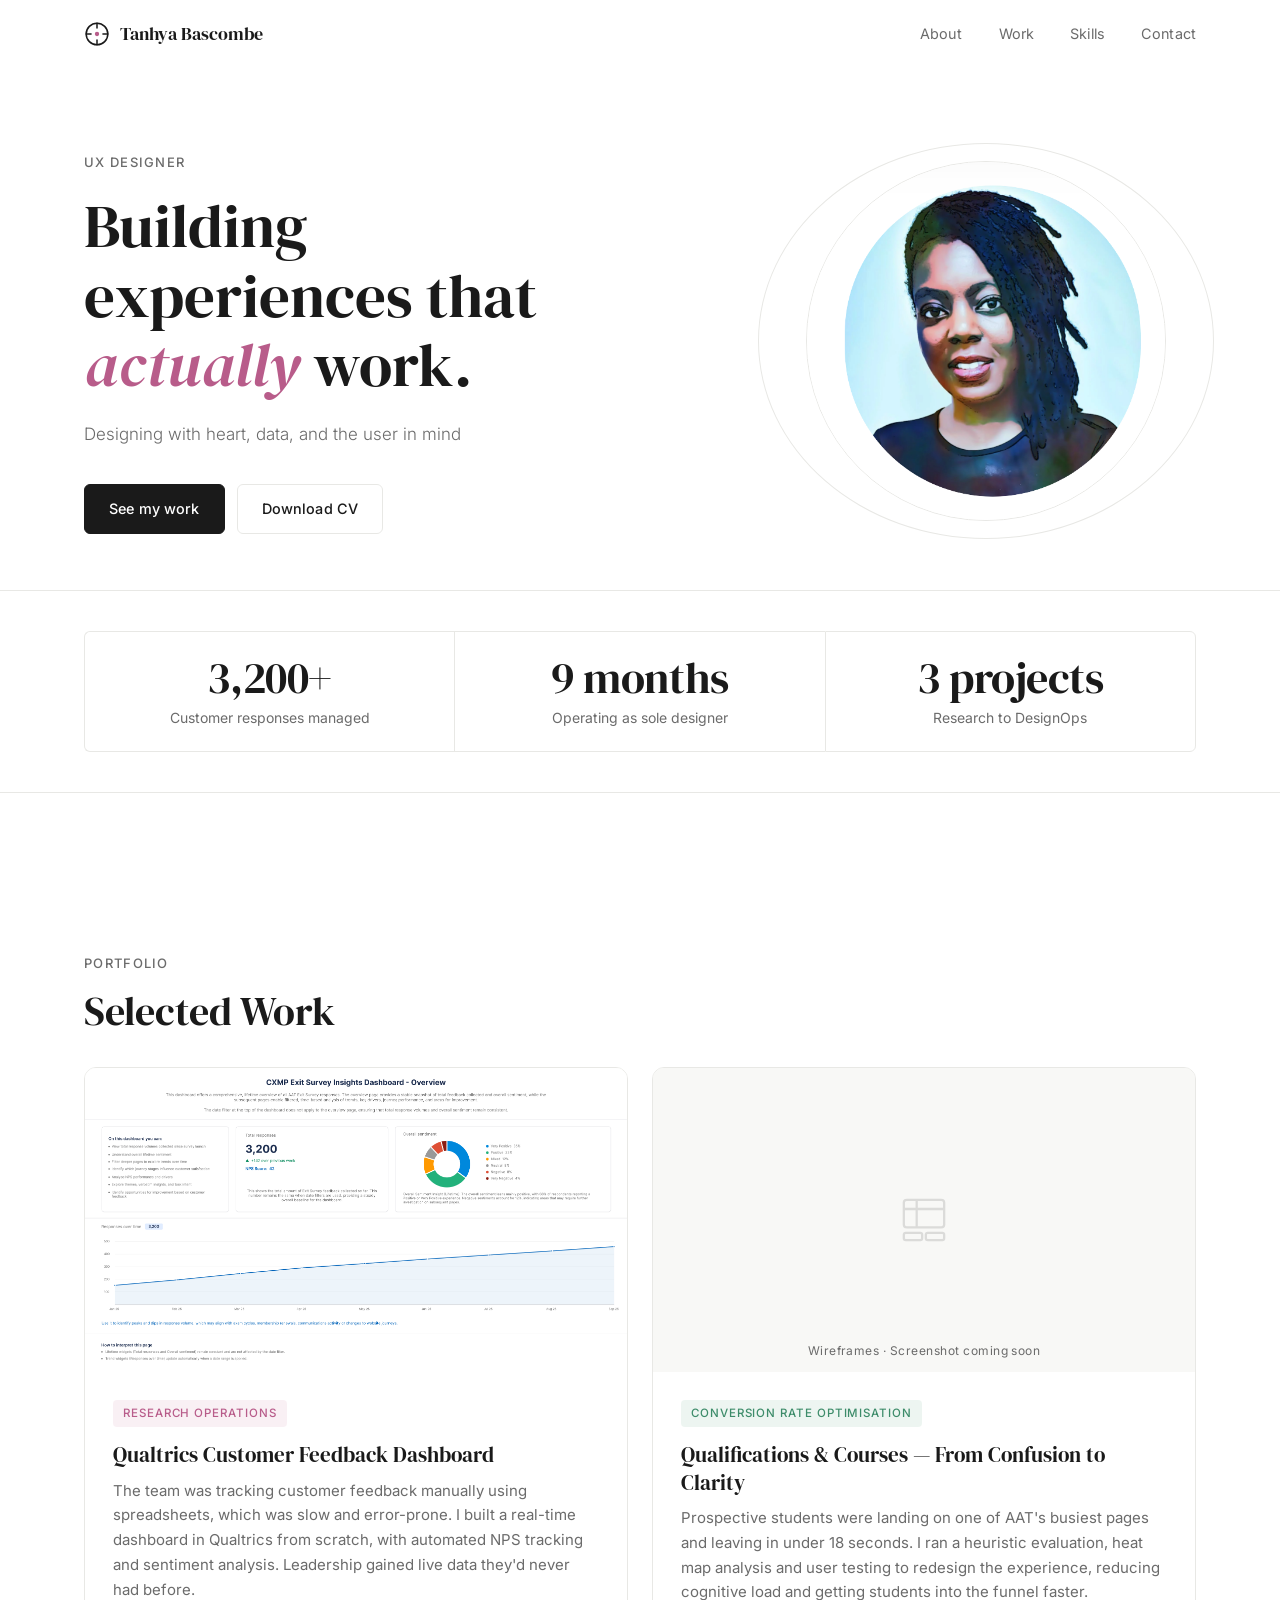
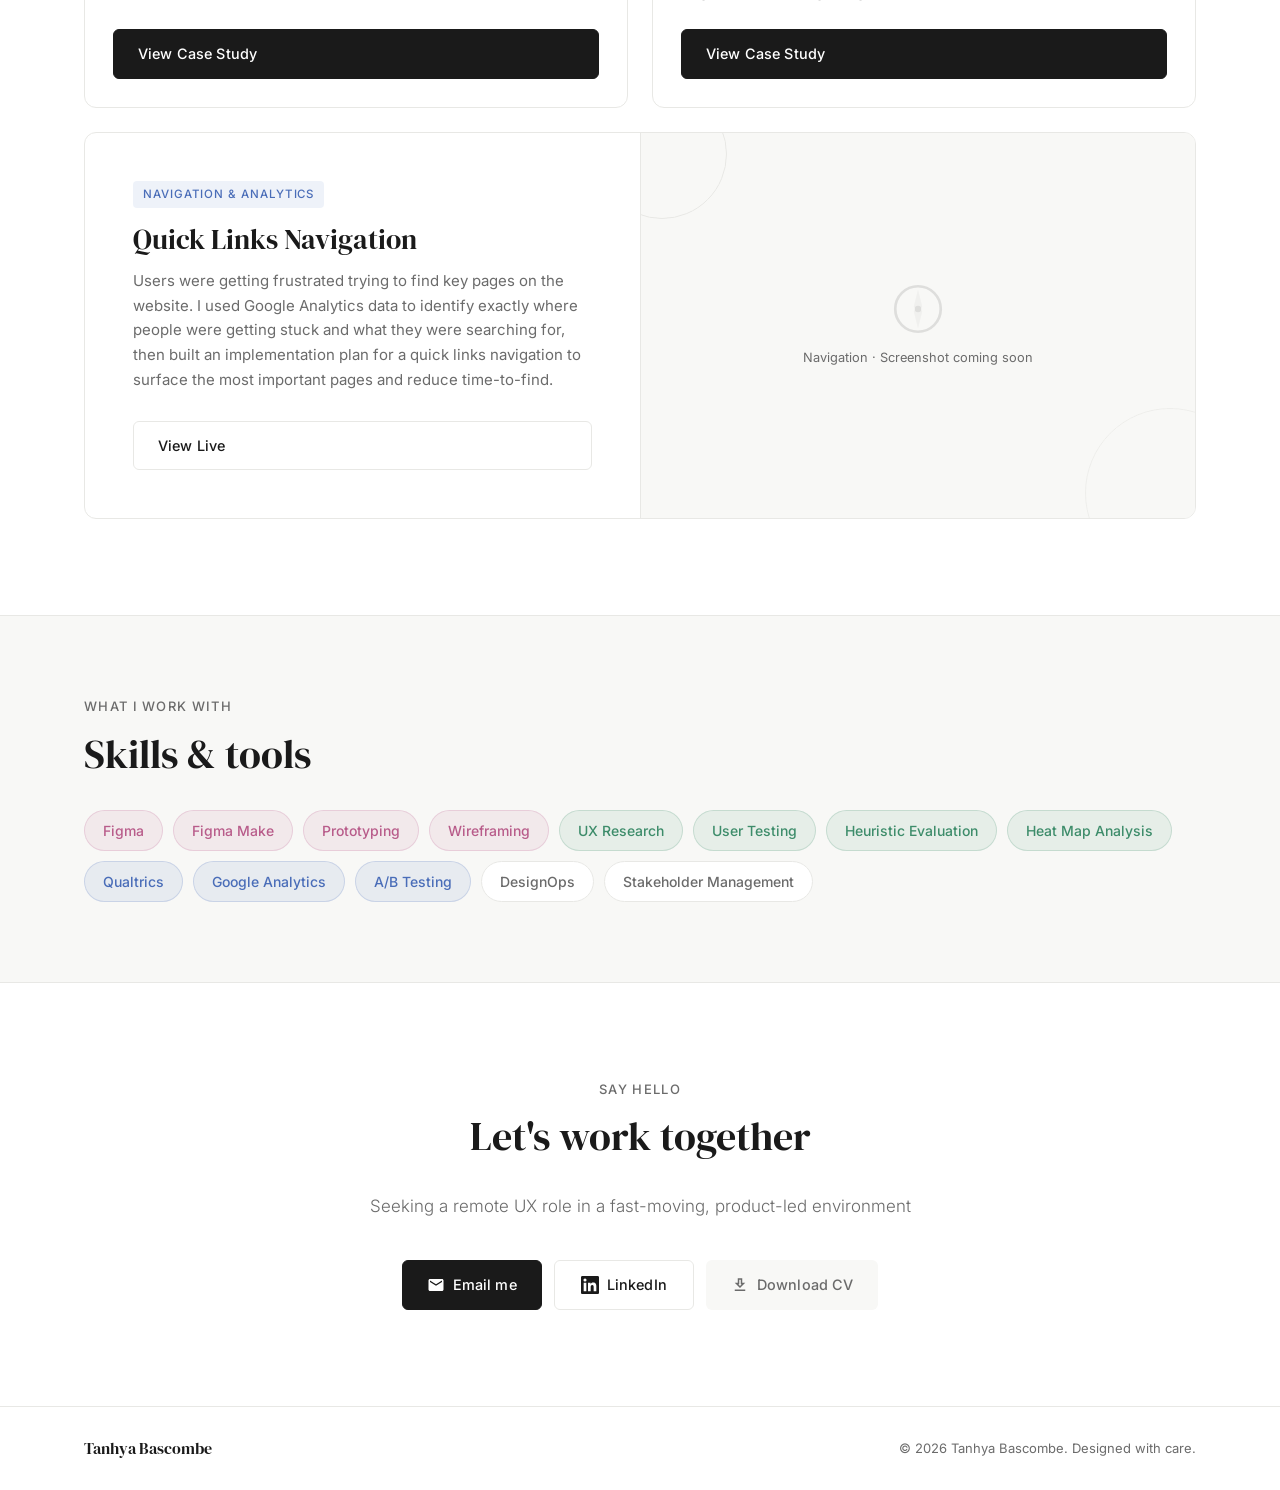
==== commit 62a4fc41: "updated copy to sound more natrual" ====
--- a/index.html
+++ b/index.html
@@ -154,9 +154,9 @@
               <span class="project-tag project-tag--pink">Research Operations</span>
               <h3 class="project-card-title">Qualtrics Customer Feedback Dashboard</h3>
               <p class="project-card-desc">
-                The team was tracking customer feedback manually using spreadsheets — slow and error-prone.
-                I built a real-time dashboard in Qualtrics from scratch, with automated NPS tracking and
-                sentiment analysis. Leadership gained live data they'd never had before.
+                The team was tracking customer feedback manually using spreadsheets, which was slow and
+                error-prone. I built a real-time dashboard in Qualtrics from scratch, with automated NPS
+                tracking and sentiment analysis. Leadership gained live data they'd never had before.
               </p>
               <a
                 href="password.html?project=qualtrics"
@@ -208,7 +208,7 @@
             <h3 class="project-wide-title">Quick Links Navigation</h3>
             <p class="project-wide-desc">
               Users were getting frustrated trying to find key pages on the website. I used Google Analytics
-              data to identify exactly where people were getting stuck and what they were searching for —
+              data to identify exactly where people were getting stuck and what they were searching for,
               then built an implementation plan for a quick links navigation to surface the most important
               pages and reduce time-to-find.
             </p>
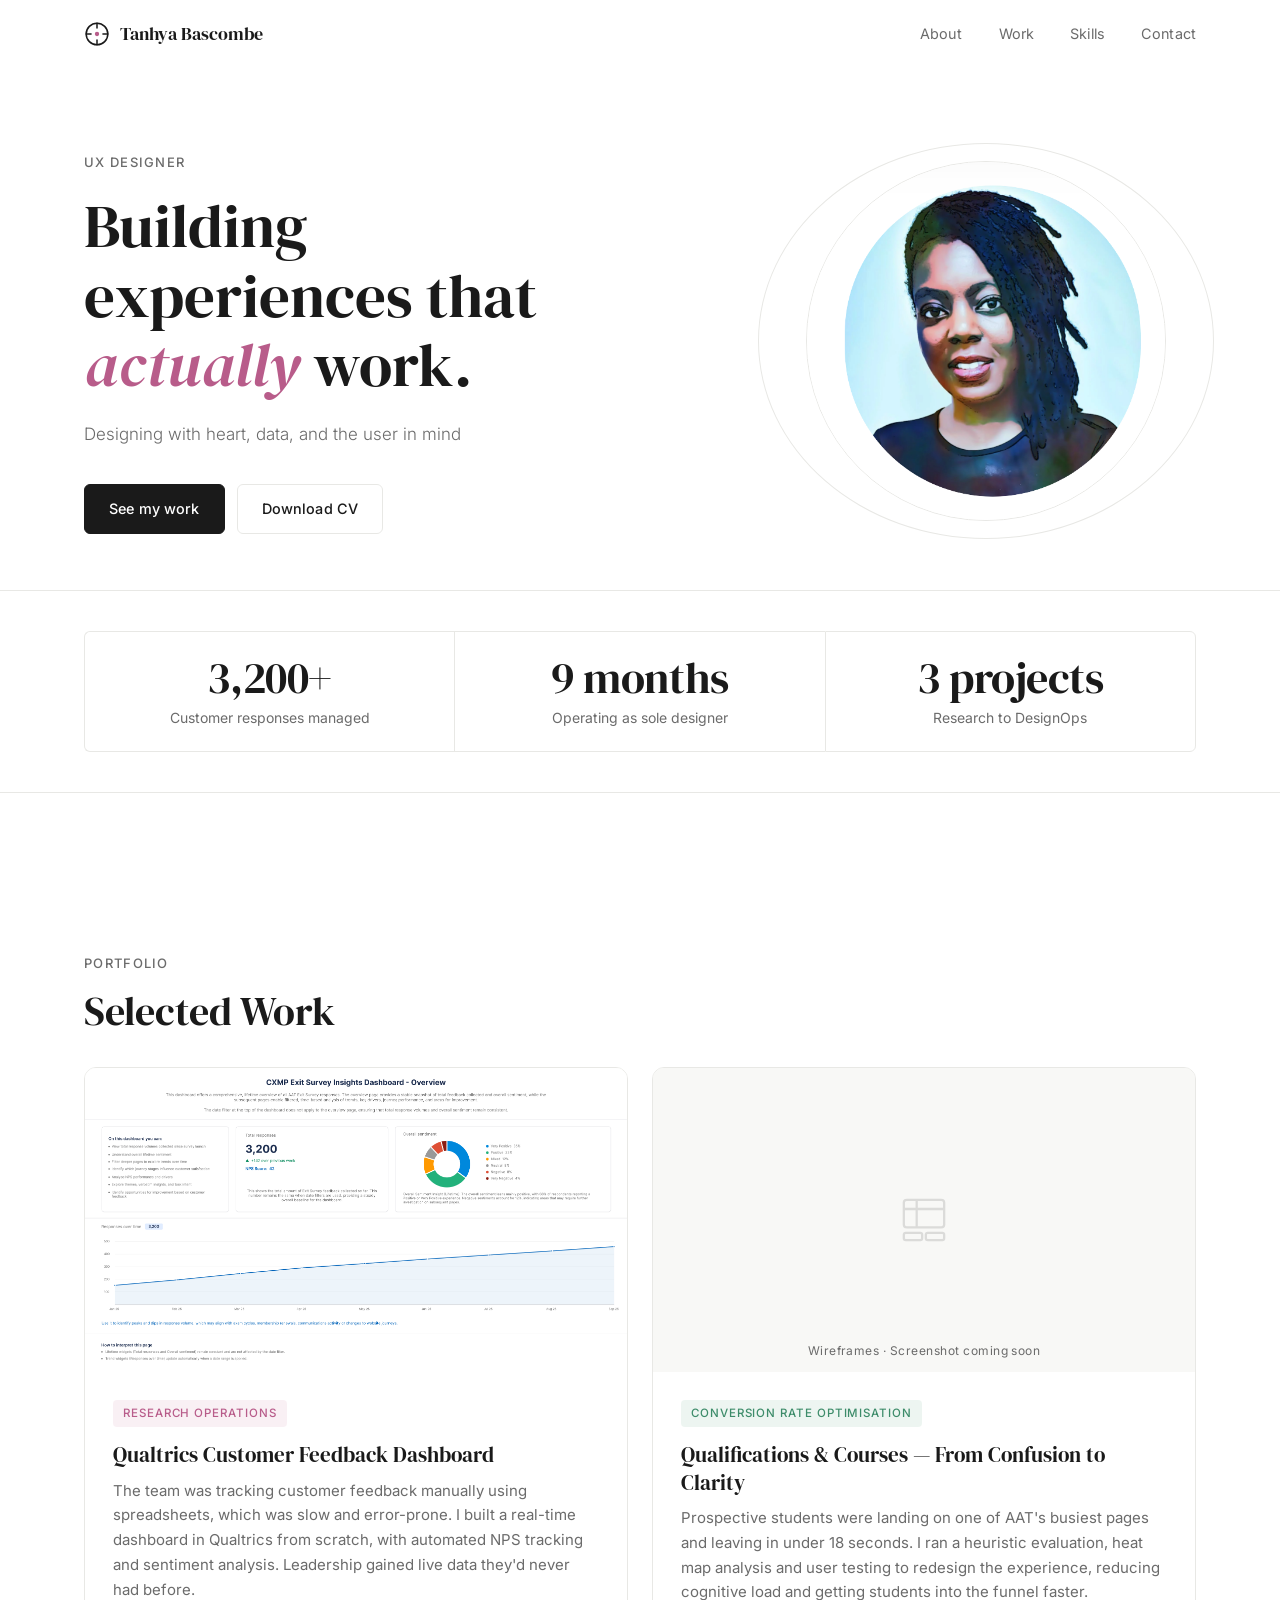
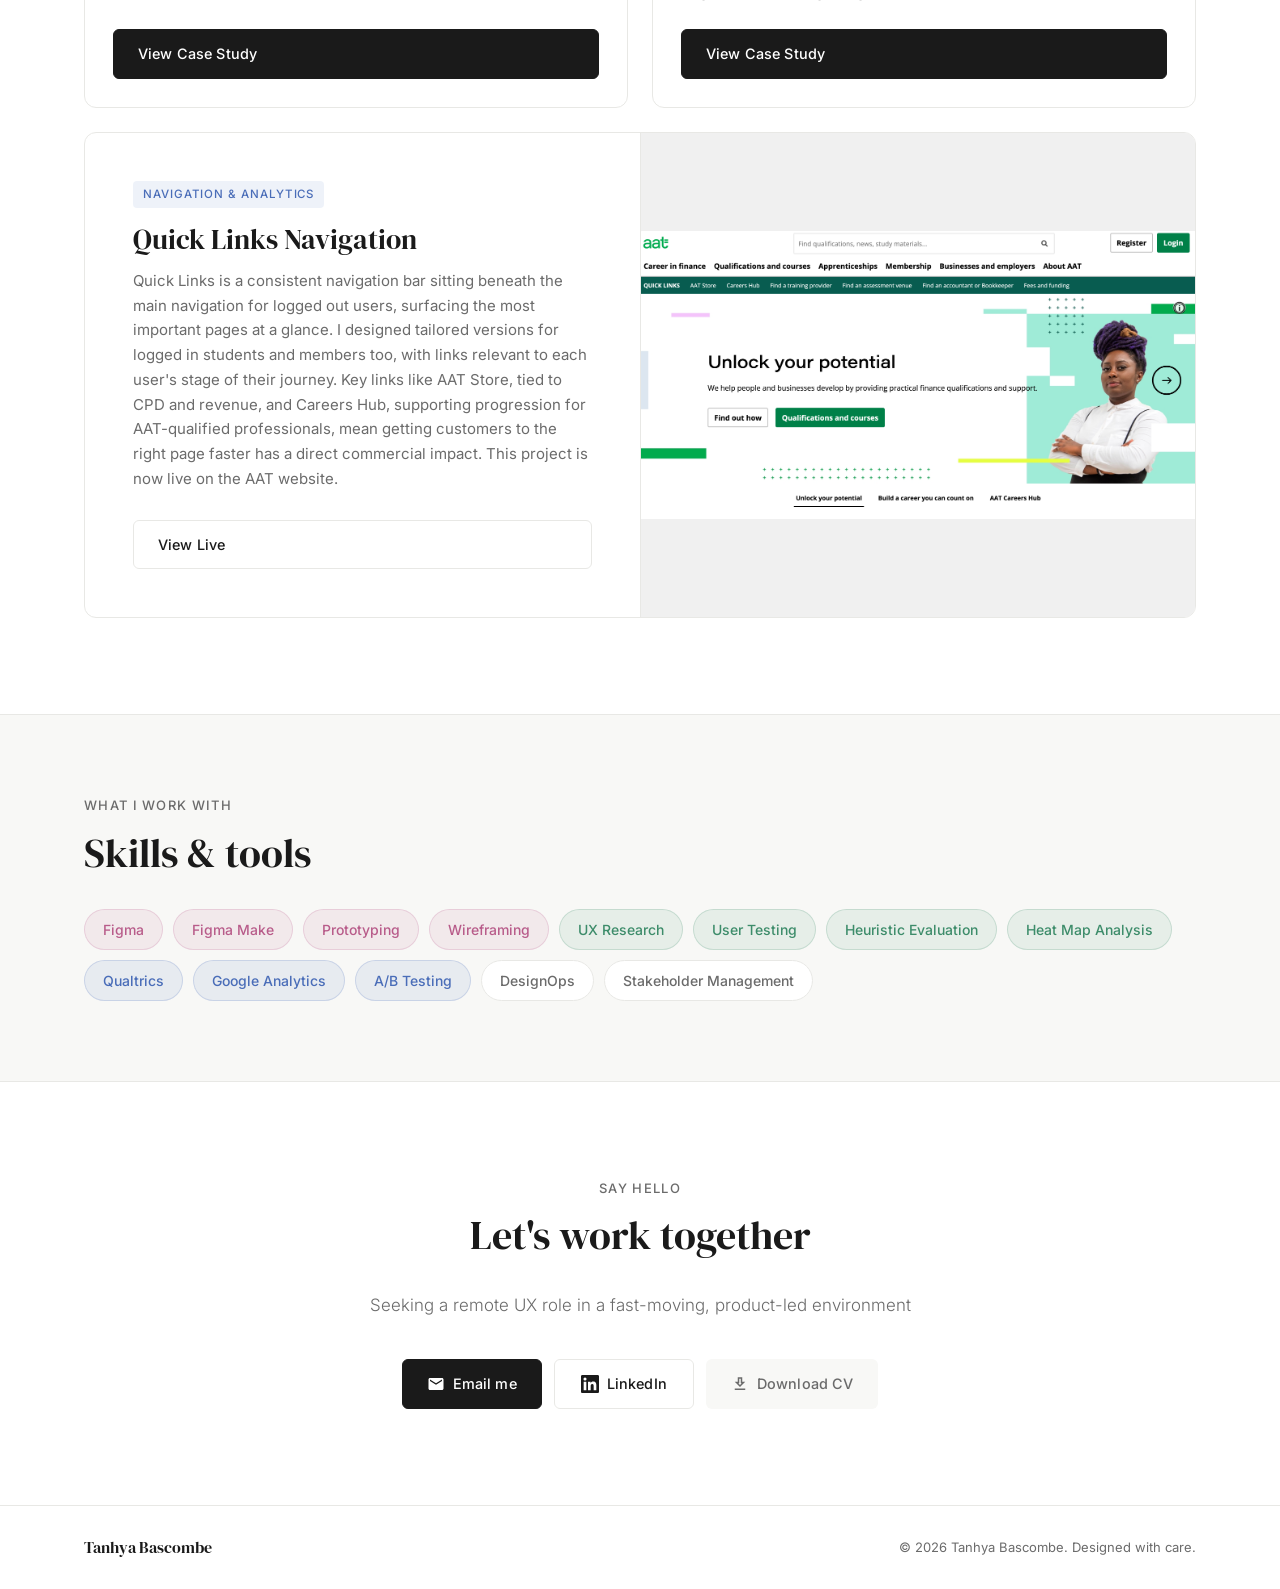
==== commit bb9d0d07: "updated Quick links image and description copy" ====
--- a/index.html
+++ b/index.html
@@ -207,10 +207,12 @@
             <span class="project-tag project-tag--blue">Navigation &amp; Analytics</span>
             <h3 class="project-wide-title">Quick Links Navigation</h3>
             <p class="project-wide-desc">
-              Users were getting frustrated trying to find key pages on the website. I used Google Analytics
-              data to identify exactly where people were getting stuck and what they were searching for,
-              then built an implementation plan for a quick links navigation to surface the most important
-              pages and reduce time-to-find.
+              Quick Links is a consistent navigation bar sitting beneath the main navigation for logged out
+              users, surfacing the most important pages at a glance. I designed tailored versions for logged
+              in students and members too, with links relevant to each user's stage of their journey. Key
+              links like AAT Store, tied to CPD and revenue, and Careers Hub, supporting progression for
+              AAT-qualified professionals, mean getting customers to the right page faster has a direct
+              commercial impact. This project is now live on the AAT website.
             </p>
             <a
               href="https://www.aat.org.uk"
@@ -223,16 +225,11 @@
             </a>
           </div>
 
-          <div class="project-wide-image" aria-hidden="true">
-            <svg class="placeholder-icon" xmlns="http://www.w3.org/2000/svg" viewBox="0 0 48 48" fill="none" stroke="currentColor" stroke-width="2.5" aria-hidden="true">
-              <circle cx="24" cy="24" r="21"/>
-              <polygon points="24,6 28,22 24,26 20,22" fill="currentColor" stroke="none" opacity="0.3"/>
-              <polygon points="24,42 20,26 24,22 28,26" fill="currentColor" stroke="none" opacity="0.3"/>
-              <circle cx="24" cy="24" r="3" fill="currentColor" stroke="none"/>
-            </svg>
-            <span class="placeholder-label">Navigation · Screenshot coming soon</span>
-            <div class="placeholder-circle placeholder-circle--tl" aria-hidden="true"></div>
-            <div class="placeholder-circle placeholder-circle--br" aria-hidden="true"></div>
+          <div class="project-wide-image">
+            <img
+              src="images/quick-links.png"
+              alt="Quick Links navigation — live on the AAT website"
+            />
           </div>
 
         </article>
--- a/style.css
+++ b/style.css
@@ -630,7 +630,7 @@
 }
 
 .project-wide-image {
-  background: var(--bg-alt);
+  background: #f0f0f0;
   position: relative;
   overflow: hidden;
   min-height: 260px;
@@ -640,6 +640,15 @@
   flex-direction: column;
   gap: 12px;
   border-left: 1px solid var(--border);
+}
+
+.project-wide-image img {
+  position: absolute;
+  inset: 0;
+  width: 100%;
+  height: 100%;
+  object-fit: contain;
+  display: block;
 }
 
 .project-wide-image .placeholder-icon {
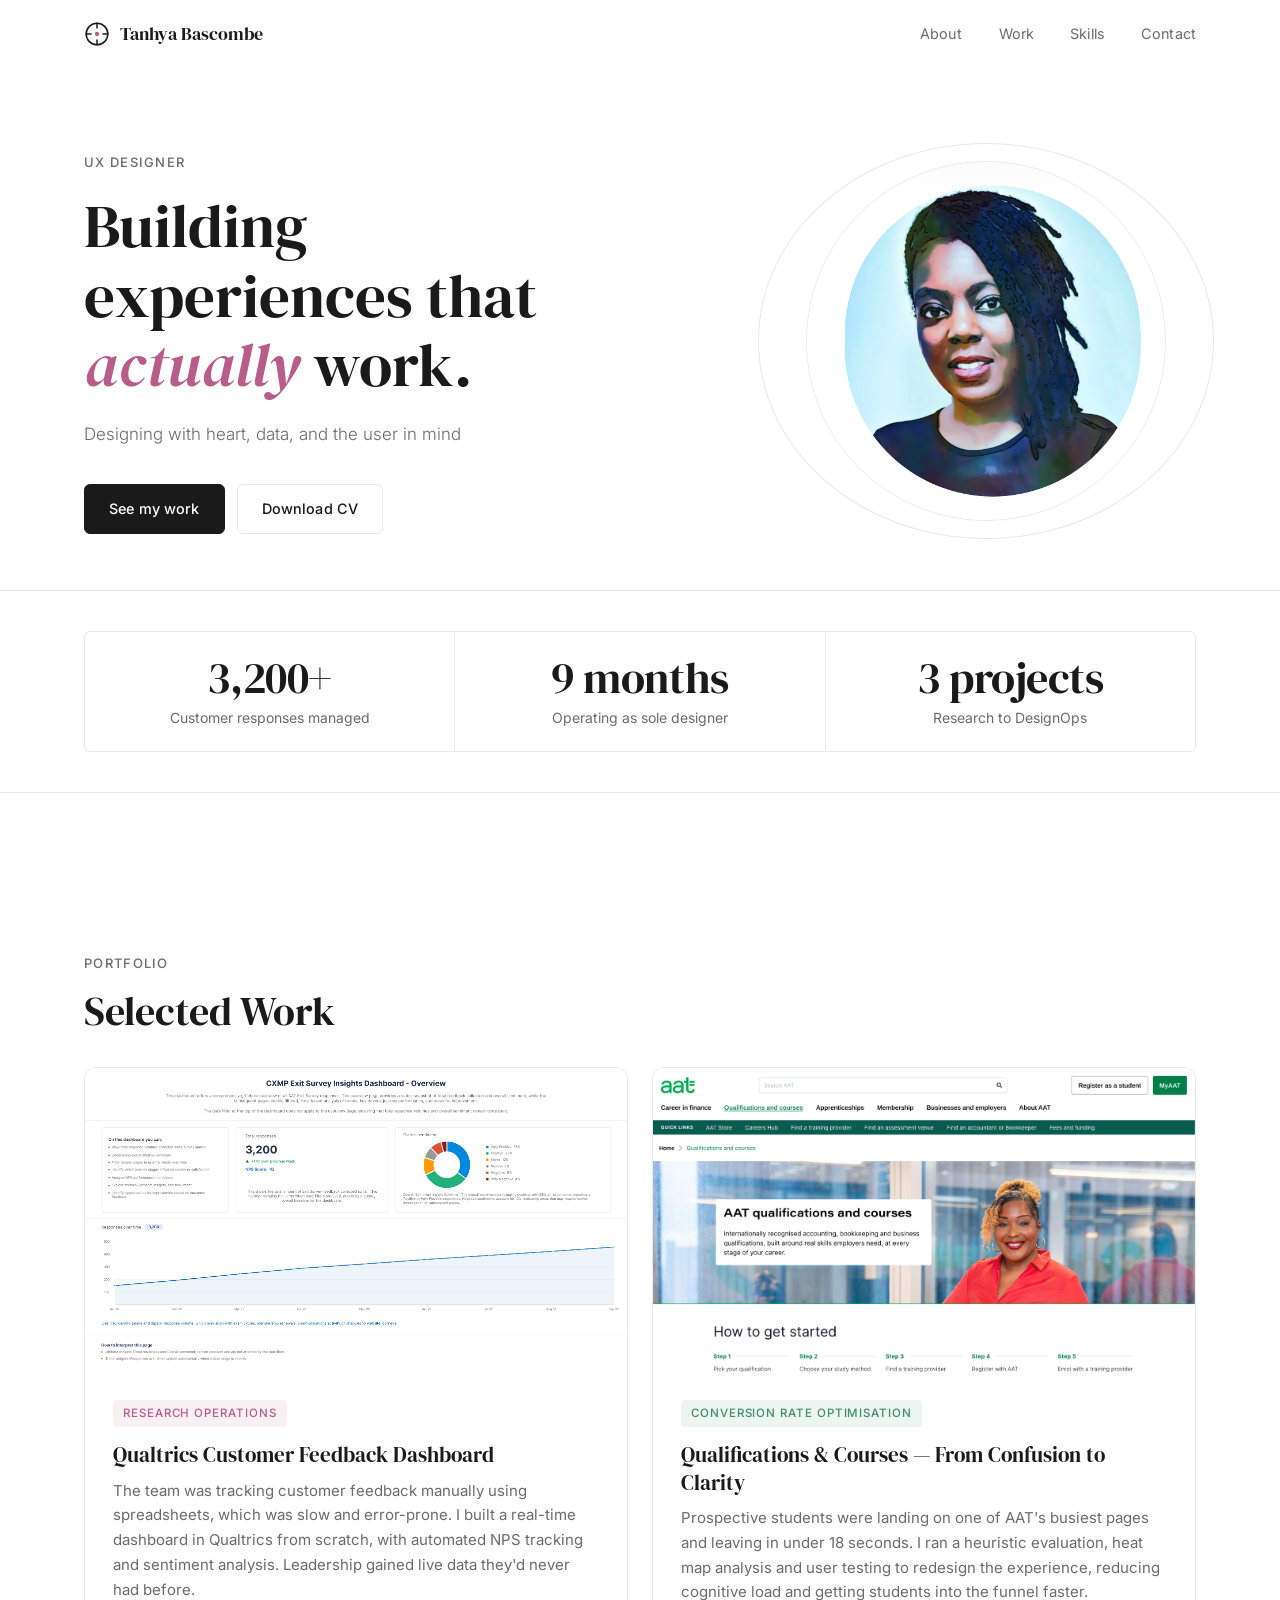
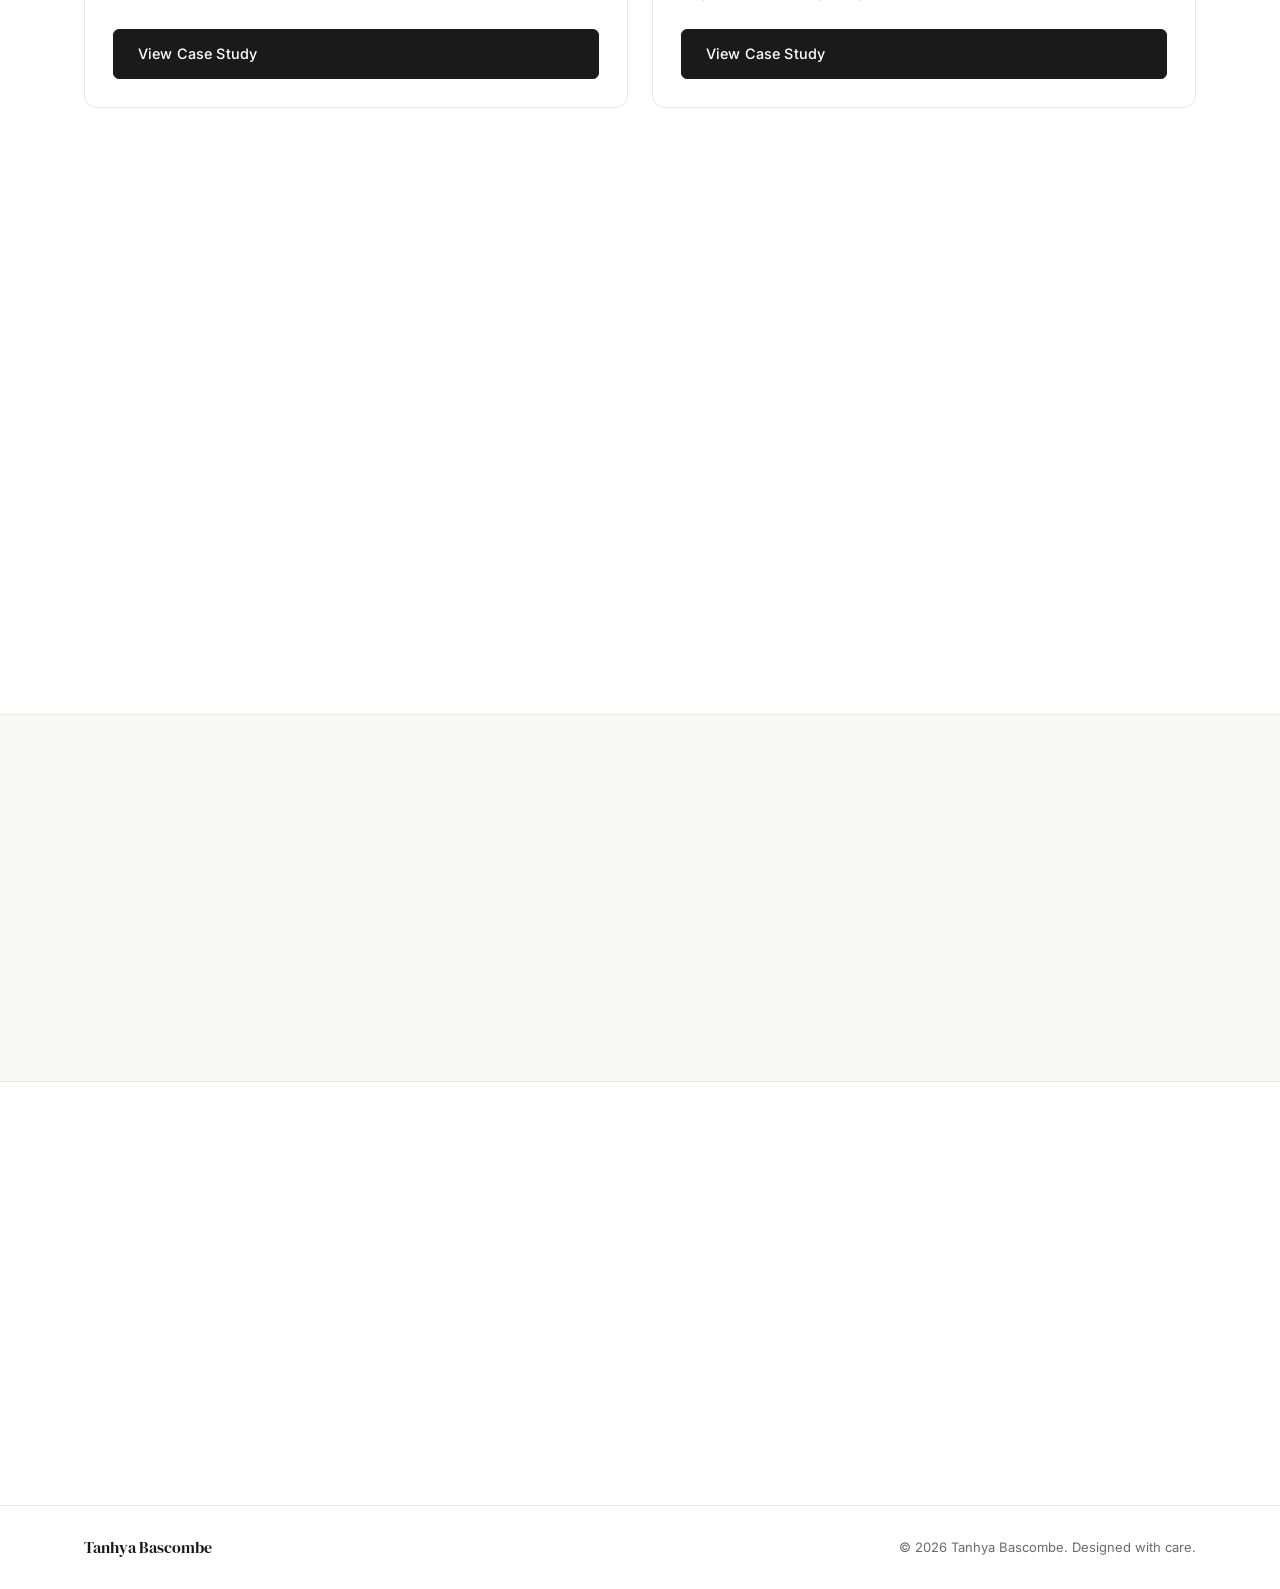
==== commit b8510eed: "fixed all project card images on homepage" ====
--- a/index.html
+++ b/index.html
@@ -170,15 +170,11 @@
 
           <!-- Card 2: Qualifications -->
           <article class="project-card" aria-label="Project: Qualifications and Courses">
-            <div class="project-card-image is-placeholder" aria-label="Design screenshot coming soon">
-              <svg class="placeholder-icon" xmlns="http://www.w3.org/2000/svg" viewBox="0 0 48 48" fill="none" stroke="currentColor" stroke-width="2.5" aria-hidden="true">
-                <rect x="2"  y="2"  width="44" height="30" rx="3"/>
-                <rect x="2"  y="38" width="20" height="8"  rx="2"/>
-                <rect x="26" y="38" width="20" height="8"  rx="2"/>
-                <line x1="2"  y1="12" x2="46" y2="12"/>
-                <line x1="16" y1="2"  x2="16" y2="32"/>
-              </svg>
-              <span class="placeholder-label">Wireframes · Screenshot coming soon</span>
+            <div class="project-card-image">
+              <img
+                src="images/qualifications-after-cx-feedback-desktop.png"
+                alt="Qualifications and Courses redesign final design"
+              />
             </div>
             <div class="project-card-body">
               <span class="project-tag project-tag--green">Conversion Rate Optimisation</span>
--- a/style.css
+++ b/style.css
@@ -512,17 +512,14 @@
 .project-card-image {
   aspect-ratio: 16 / 9;
   overflow: hidden;
-  background: var(--bg-alt);
   position: relative;
-  display: flex;
-  align-items: center;
-  justify-content: center;
 }
 
 .project-card-image img {
   width: 100%;
   height: 100%;
   object-fit: cover;
+  object-position: top;
   display: block;
   transition: transform 0.5s var(--ease);
 }
@@ -630,15 +627,9 @@
 }
 
 .project-wide-image {
-  background: #f0f0f0;
   position: relative;
   overflow: hidden;
   min-height: 260px;
-  display: flex;
-  align-items: center;
-  justify-content: center;
-  flex-direction: column;
-  gap: 12px;
   border-left: 1px solid var(--border);
 }
 
@@ -647,7 +638,8 @@
   inset: 0;
   width: 100%;
   height: 100%;
-  object-fit: contain;
+  object-fit: cover;
+  object-position: top;
   display: block;
 }
 
@@ -1120,7 +1112,7 @@
   .project-wide { grid-template-columns: 1fr; }
   .project-wide-body { padding: 36px; }
   .project-wide-image {
-    min-height: 200px;
+    min-height: 300px;
     border-left: none;
     border-top: 1px solid var(--border);
   }
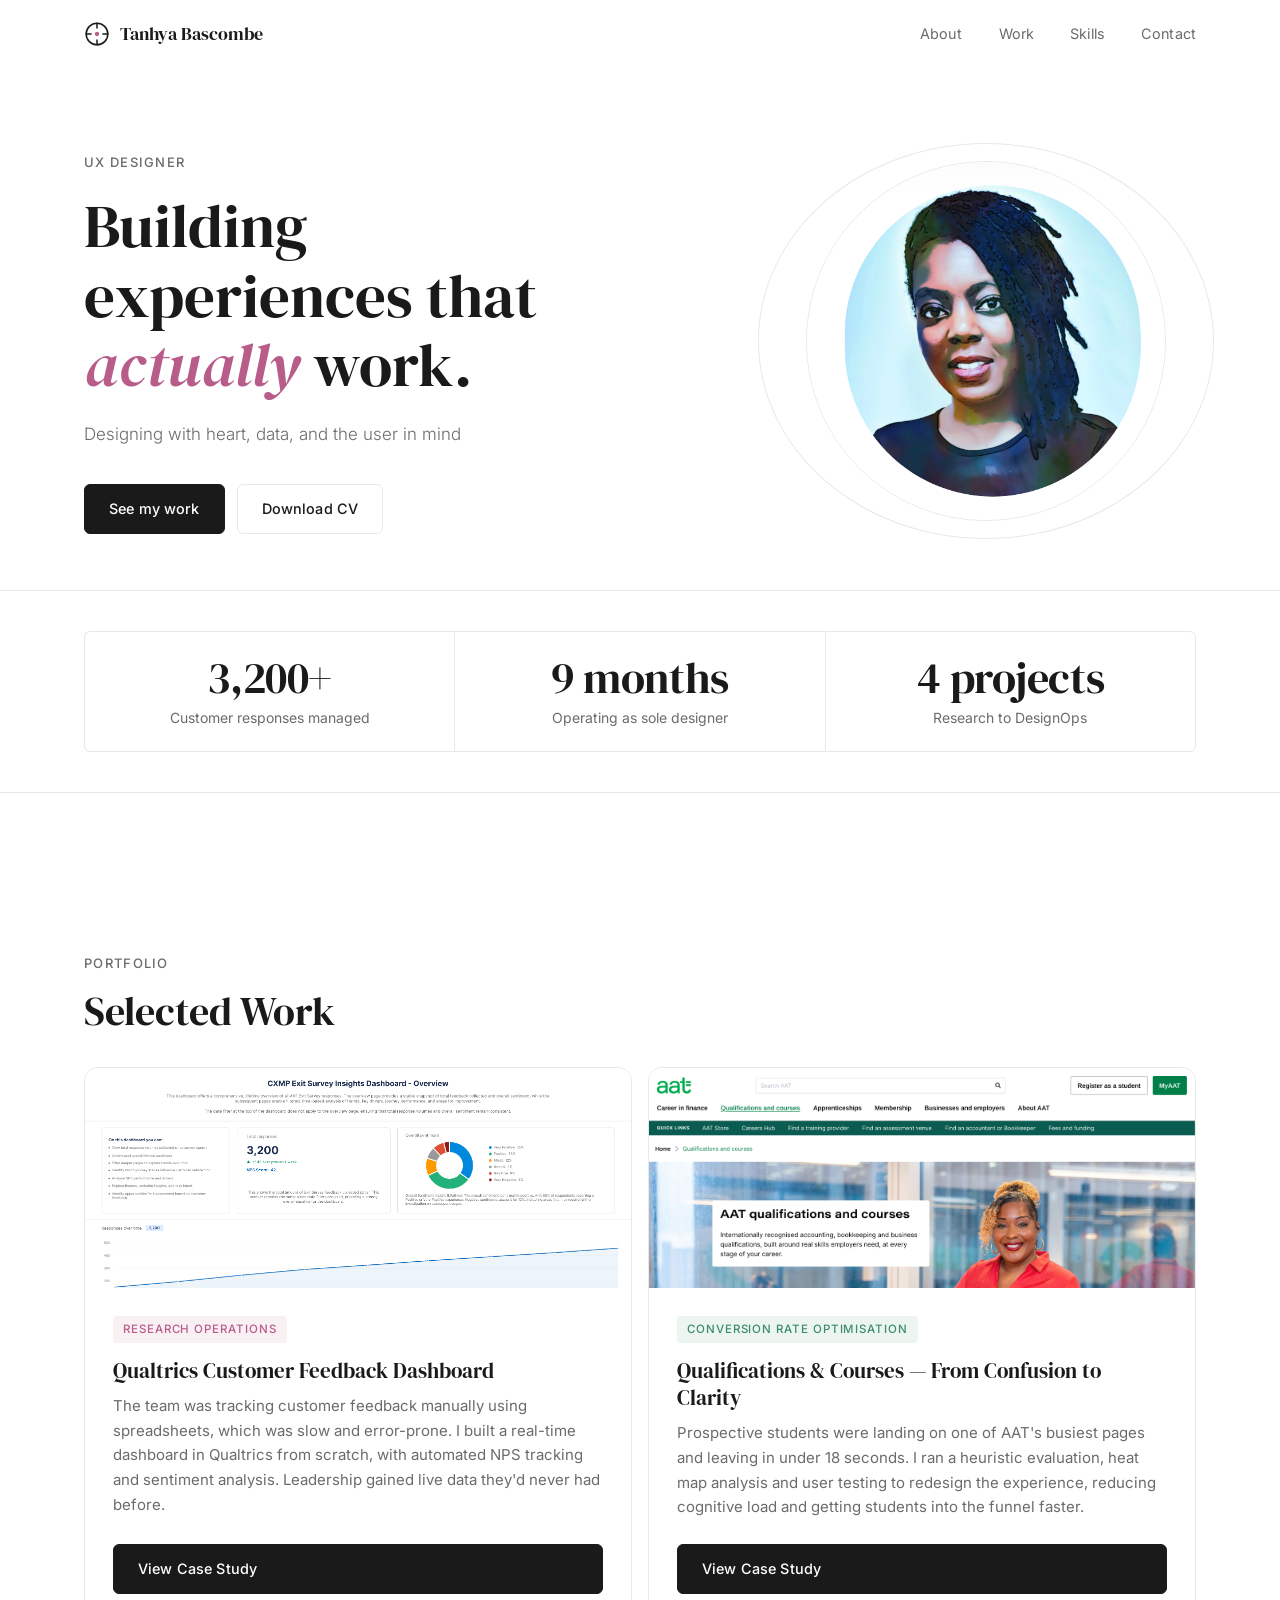
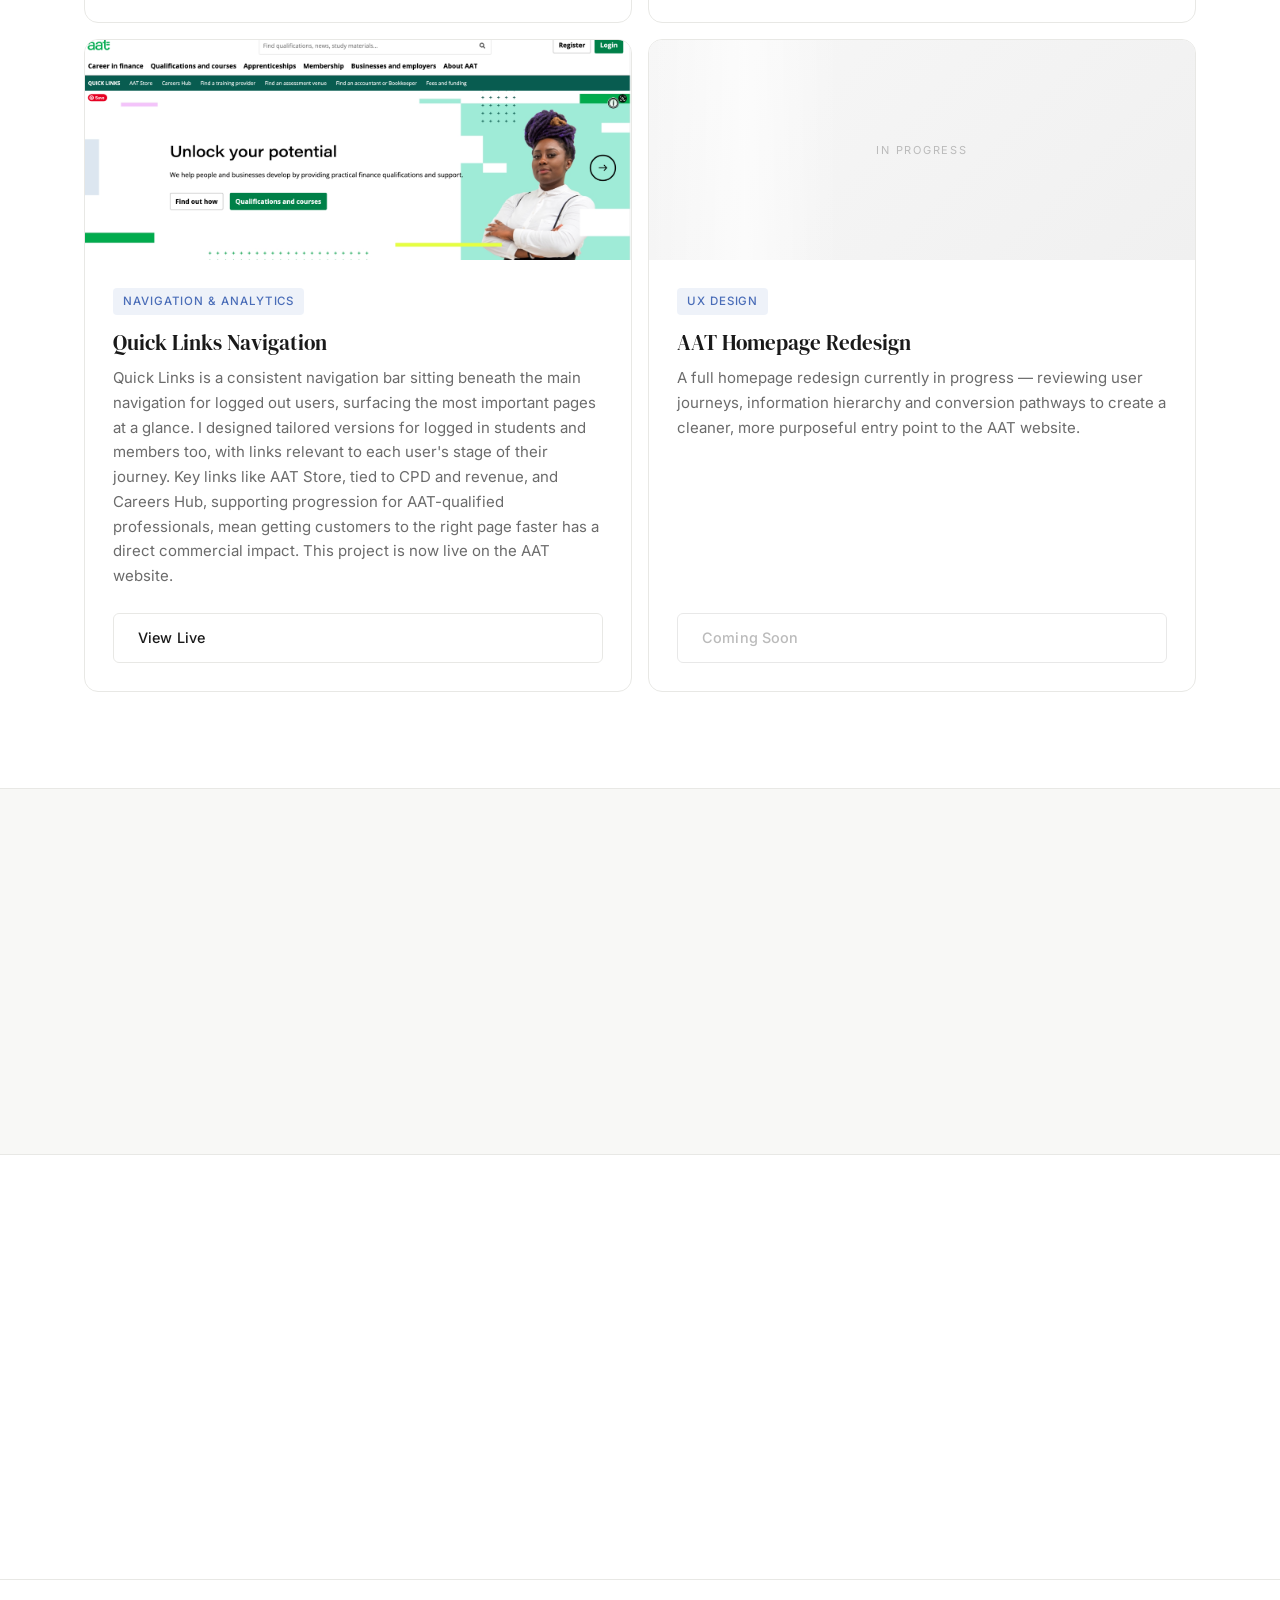
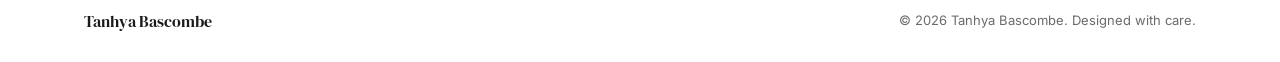
==== commit baae22d9: "added 4th project card, balanced 2x2 grid layout" ====
--- a/index.html
+++ b/index.html
@@ -121,7 +121,7 @@
           </div>
 
           <div class="stat animate-on-scroll">
-            <span class="stat-number">3 projects</span>
+            <span class="stat-number">4 projects</span>
             <span class="stat-label">Research to DesignOps</span>
           </div>
 
@@ -139,7 +139,7 @@
         <p class="section-eyebrow animate-on-scroll">Portfolio</p>
         <h2 id="work-heading" class="section-heading animate-on-scroll">Selected Work</h2>
 
-        <!-- 2-up card grid -->
+        <!-- 2×2 card grid -->
         <div class="project-grid animate-on-scroll">
 
           <!-- Card 1: Qualtrics -->
@@ -194,41 +194,61 @@
             </div>
           </article>
 
-        </div>
-
-        <!-- Wide card: Quick Links -->
-        <article class="project-wide animate-on-scroll" aria-label="Project: Quick Links Navigation">
-
-          <div class="project-wide-body">
-            <span class="project-tag project-tag--blue">Navigation &amp; Analytics</span>
-            <h3 class="project-wide-title">Quick Links Navigation</h3>
-            <p class="project-wide-desc">
-              Quick Links is a consistent navigation bar sitting beneath the main navigation for logged out
-              users, surfacing the most important pages at a glance. I designed tailored versions for logged
-              in students and members too, with links relevant to each user's stage of their journey. Key
-              links like AAT Store, tied to CPD and revenue, and Careers Hub, supporting progression for
-              AAT-qualified professionals, mean getting customers to the right page faster has a direct
-              commercial impact. This project is now live on the AAT website.
-            </p>
-            <a
-              href="https://www.aat.org.uk"
-              class="btn btn-outline"
-              target="_blank"
-              rel="noopener noreferrer"
-              aria-label="View the AAT website — Quick Links case study"
-            >
-              View Live
-            </a>
-          </div>
-
-          <div class="project-wide-image">
-            <img
-              src="images/quick-links.png"
-              alt="Quick Links navigation — live on the AAT website"
-            />
-          </div>
-
-        </article>
+          <!-- Card 3: Quick Links -->
+          <article class="project-card" aria-label="Project: Quick Links Navigation">
+            <div class="project-card-image">
+              <img
+                src="images/quick-links.png"
+                alt="Quick Links navigation — live on the AAT website"
+                style="object-position: center 20%;"
+              />
+            </div>
+            <div class="project-card-body">
+              <span class="project-tag project-tag--blue">Navigation &amp; Analytics</span>
+              <h3 class="project-card-title">Quick Links Navigation</h3>
+              <p class="project-card-desc">
+                Quick Links is a consistent navigation bar sitting beneath the main navigation for logged out
+                users, surfacing the most important pages at a glance. I designed tailored versions for logged
+                in students and members too, with links relevant to each user's stage of their journey. Key
+                links like AAT Store, tied to CPD and revenue, and Careers Hub, supporting progression for
+                AAT-qualified professionals, mean getting customers to the right page faster has a direct
+                commercial impact. This project is now live on the AAT website.
+              </p>
+              <a
+                href="https://www.aat.org.uk"
+                class="btn btn-outline project-card-cta"
+                target="_blank"
+                rel="noopener noreferrer"
+                aria-label="View the AAT website — Quick Links case study"
+              >
+                View Live
+              </a>
+            </div>
+          </article>
+
+          <!-- Card 4: AAT Homepage Redesign (Coming Soon) -->
+          <article class="project-card" aria-label="Project: AAT Homepage Redesign — coming soon">
+            <div class="project-card-image project-card-image--shimmer">
+              <span class="shimmer-label">In Progress</span>
+            </div>
+            <div class="project-card-body">
+              <span class="project-tag project-tag--blue">UX Design</span>
+              <h3 class="project-card-title">AAT Homepage Redesign</h3>
+              <p class="project-card-desc">
+                A full homepage redesign currently in progress — reviewing user journeys, information
+                hierarchy and conversion pathways to create a cleaner, more purposeful entry point to
+                the AAT website.
+              </p>
+              <span
+                class="btn project-card-cta project-card-cta--disabled"
+                aria-disabled="true"
+              >
+                Coming Soon
+              </span>
+            </div>
+          </article>
+
+        </div>
 
       </div>
     </section>
--- a/style.css
+++ b/style.css
@@ -490,13 +490,12 @@
 .project-grid {
   display: grid;
   grid-template-columns: 1fr 1fr;
-  gap: 24px;
-  margin-bottom: 24px;
+  gap: 16px;
 }
 
 .project-card {
   border: 1px solid var(--border);
-  border-radius: var(--radius-lg);
+  border-radius: 14px;
   overflow: hidden;
   background: var(--bg);
   display: flex;
@@ -510,9 +509,10 @@
 }
 
 .project-card-image {
-  aspect-ratio: 16 / 9;
+  height: 220px;
   overflow: hidden;
   position: relative;
+  flex-shrink: 0;
 }
 
 .project-card-image img {
@@ -587,6 +587,50 @@
   flex: 1;
 }
 
+/* Shimmer "in progress" image area */
+@keyframes shimmer-sweep {
+  0%   { transform: translateX(-150%); }
+  100% { transform: translateX(400%); }
+}
+
+.project-card-image--shimmer {
+  background: linear-gradient(135deg, #f7f7f7, #f0f0f0);
+  display: flex;
+  align-items: center;
+  justify-content: center;
+}
+
+.project-card-image--shimmer::before {
+  content: '';
+  position: absolute;
+  top: 0;
+  left: 0;
+  width: 35%;
+  height: 100%;
+  background: linear-gradient(90deg, transparent, rgba(255, 255, 255, 0.65), transparent);
+  animation: shimmer-sweep 2.8s ease-in-out infinite;
+}
+
+.shimmer-label {
+  font-family: var(--font-body);
+  font-size: 11px;
+  color: #bbb;
+  letter-spacing: 0.16em;
+  text-transform: uppercase;
+  position: relative;
+  z-index: 1;
+}
+
+/* Disabled "Coming Soon" button */
+.project-card-cta--disabled {
+  border: 1px solid #e8e8e8;
+  color: #bbb;
+  background: var(--bg);
+  cursor: default;
+  pointer-events: none;
+  display: inline-block;
+}
+
 /* Wide single-row card (Quick Links) */
 .project-wide {
   border: 1px solid var(--border);
@@ -629,7 +673,7 @@
 .project-wide-image {
   position: relative;
   overflow: hidden;
-  min-height: 260px;
+  min-height: 240px;
   border-left: 1px solid var(--border);
 }
 
@@ -639,7 +683,7 @@
   width: 100%;
   height: 100%;
   object-fit: cover;
-  object-position: top;
+  object-position: 0% 15%;
   display: block;
 }
 
@@ -749,17 +793,20 @@
   width: 320px;
   height: 320px;
   border-radius: 50%;
-  background: var(--bg-alt);
-  border: 1px solid var(--border);
-  display: flex;
-  align-items: center;
-  justify-content: center;
+  overflow: hidden;
+  border: 3px solid #f0dbe8;
+  box-shadow: 0 8px 32px rgba(184, 92, 138, 0.12);
   z-index: 1;
   position: relative;
-  font-size: 0.875rem;
-  color: var(--text-muted);
-  text-align: center;
-  line-height: 1.5;
+}
+
+.about-pg-photo-circle img {
+  width: 100%;
+  height: 100%;
+  object-fit: cover;
+  object-position: center top;
+  display: block;
+  border-radius: 50%;
 }
 
 .about-pg-photo-ring {
@@ -825,7 +872,22 @@
   border: 1px solid var(--border);
   border-radius: var(--radius-lg);
   padding: 32px;
-}
+  transition: transform 0.3s ease, box-shadow 0.3s ease;
+  cursor: default;
+}
+
+.about-pg-card:hover {
+  transform: translateY(-6px);
+  box-shadow: 0 12px 32px rgba(0, 0, 0, 0.08);
+}
+
+/* Staggered scroll-in delay per card */
+.about-pg-cards-grid .about-pg-card:nth-child(2) { transition-delay: 0.15s; }
+.about-pg-cards-grid .about-pg-card:nth-child(3) { transition-delay: 0.30s; }
+.about-pg-cards-grid .about-pg-card:nth-child(4) { transition-delay: 0.45s; }
+
+/* Reset delay on hover so the lift is instant */
+.about-pg-card:hover { transition-delay: 0s; }
 
 .about-pg-card-title {
   font-family: var(--font-heading);
@@ -1108,14 +1170,6 @@
   .hero-ctas { justify-content: center; }
 
   .project-grid { grid-template-columns: 1fr; }
-
-  .project-wide { grid-template-columns: 1fr; }
-  .project-wide-body { padding: 36px; }
-  .project-wide-image {
-    min-height: 300px;
-    border-left: none;
-    border-top: 1px solid var(--border);
-  }
 
   .about-pg-hero-container {
     grid-template-columns: 1fr;
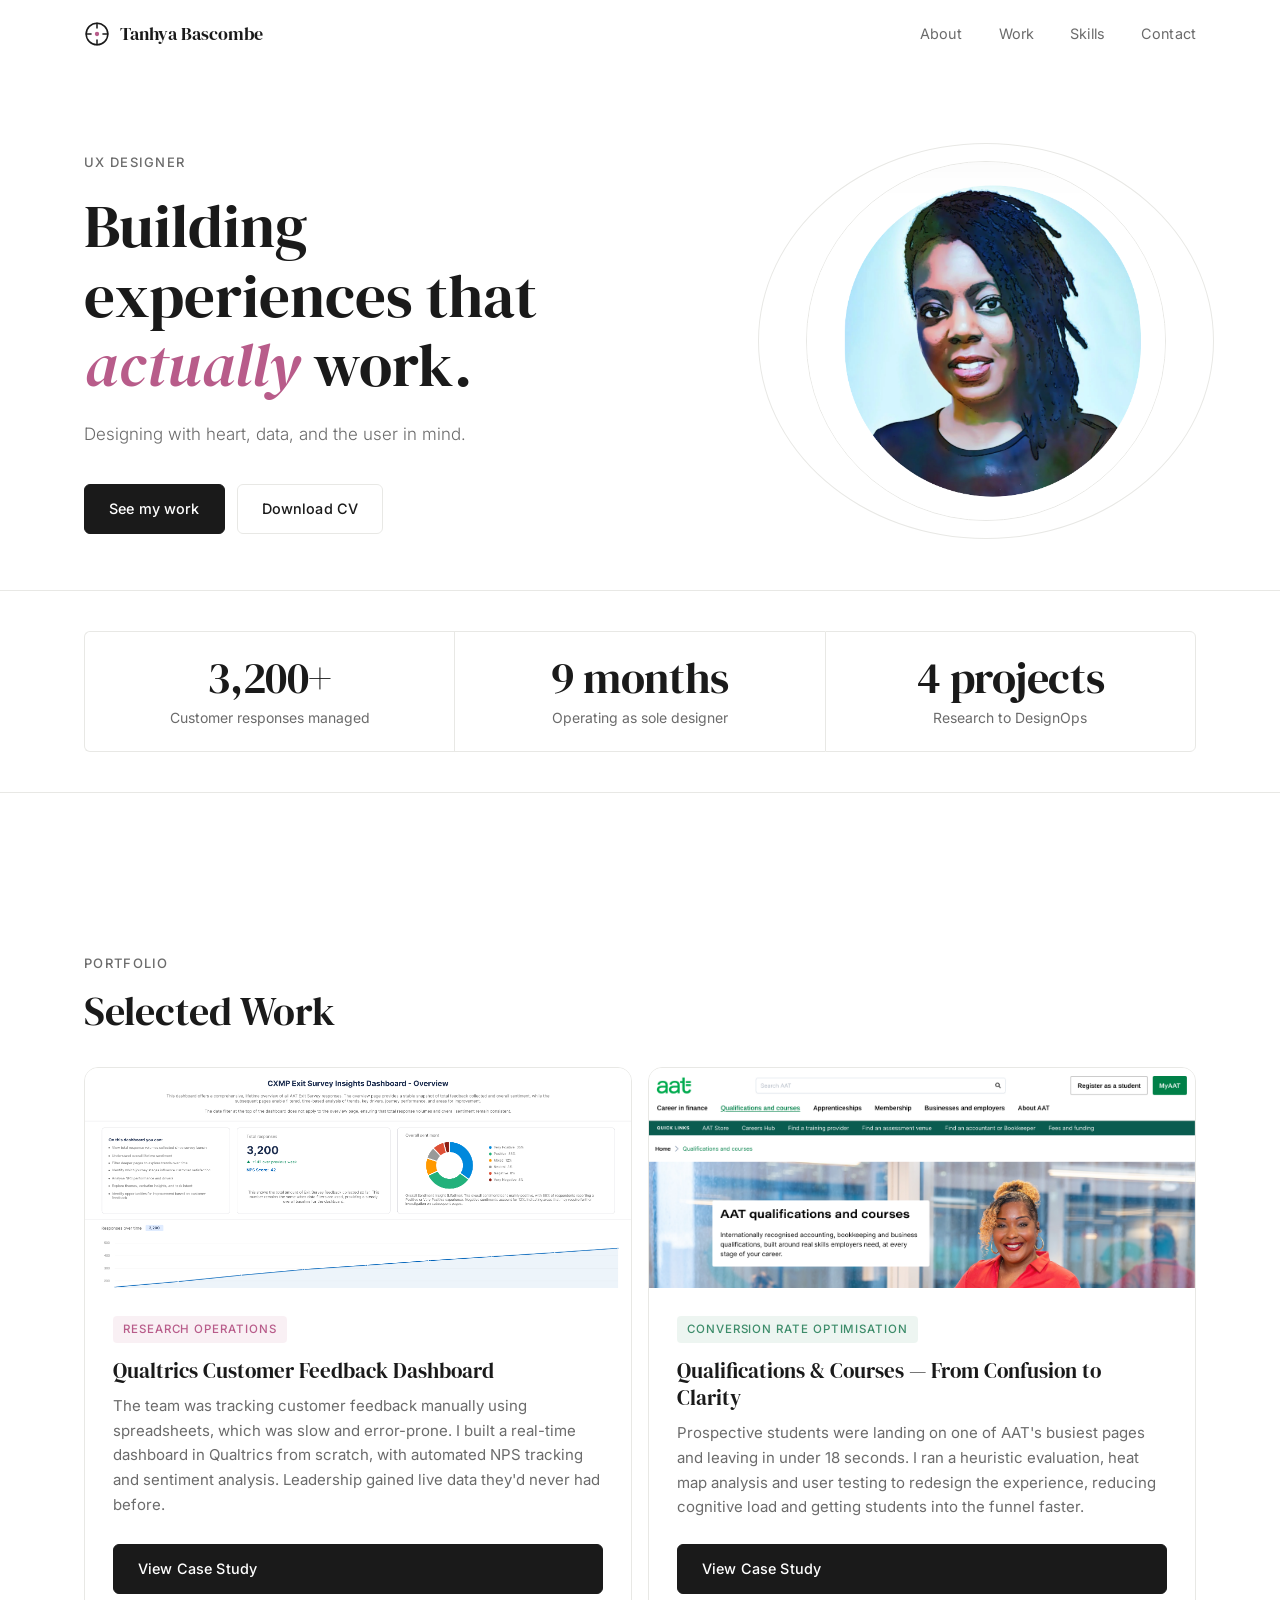
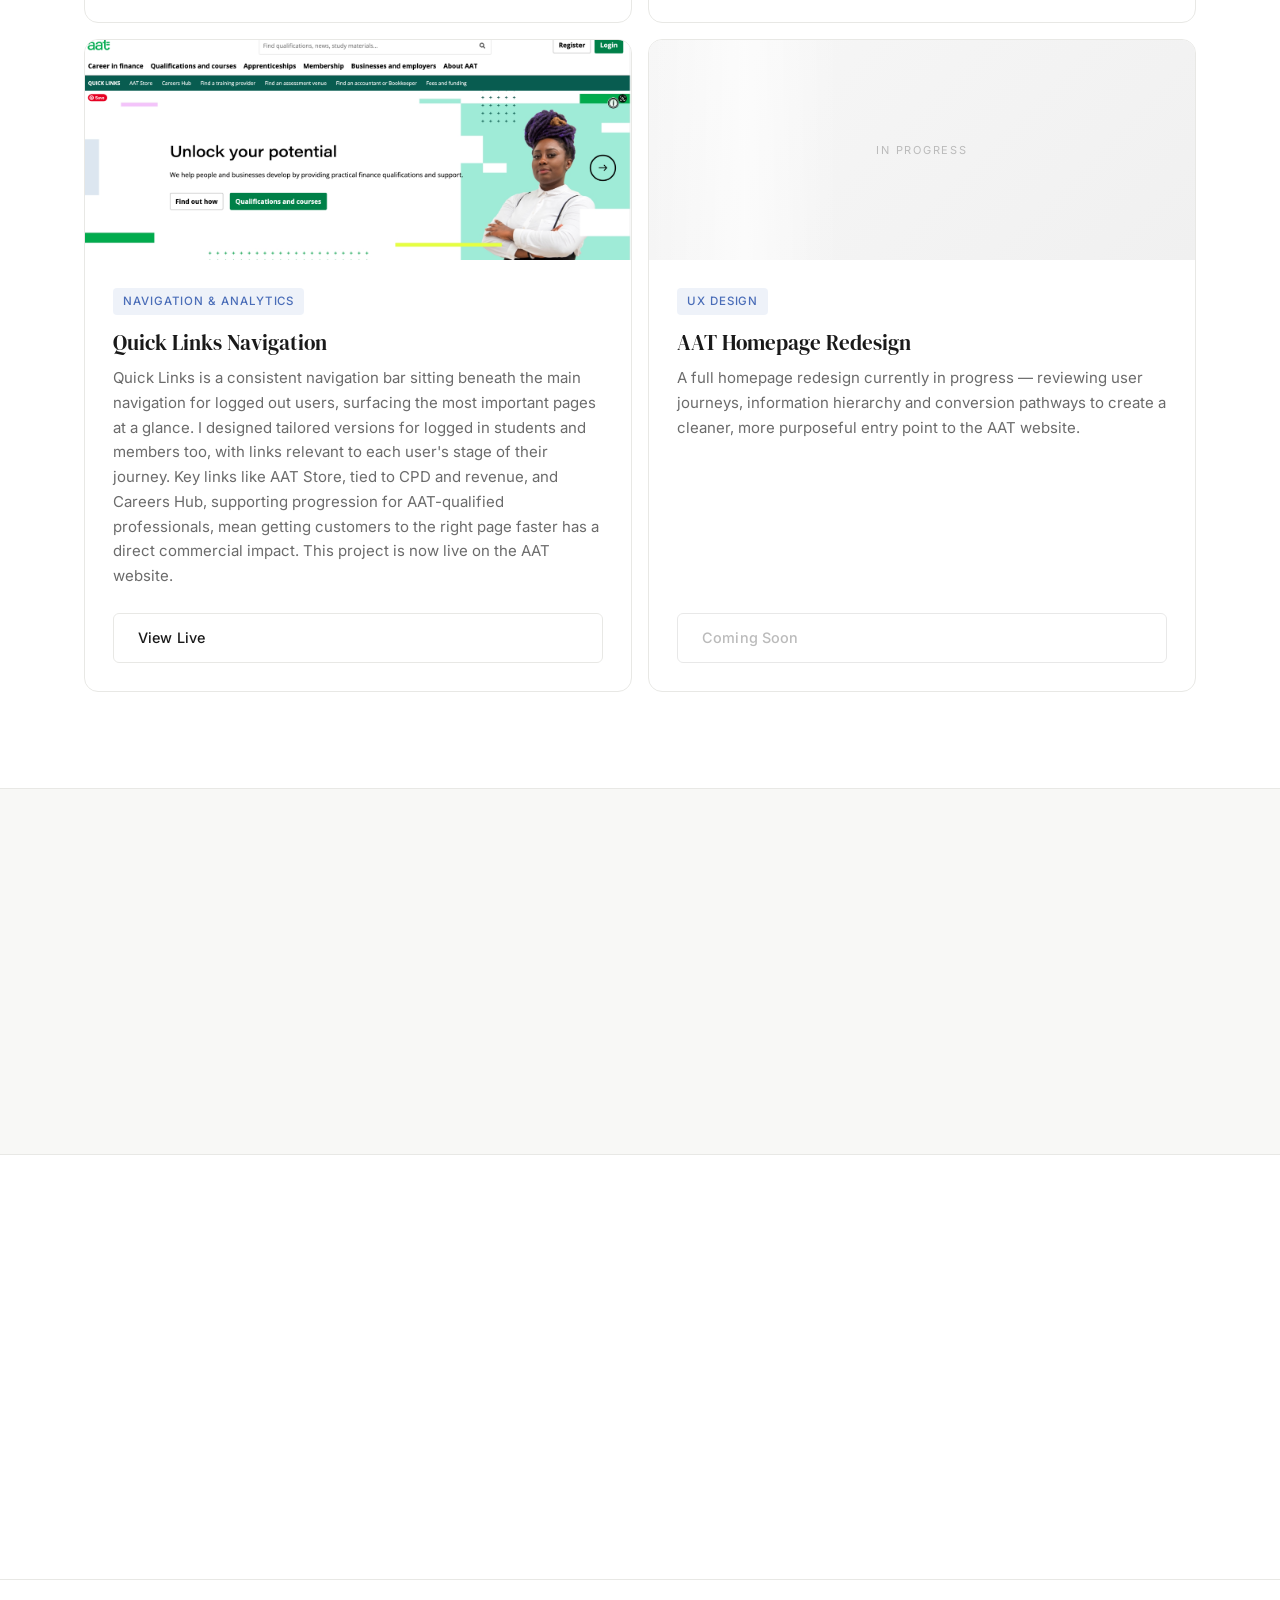
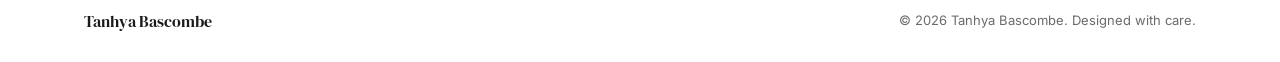
==== commit a2696dff: "added full stops to all sentences accross portfolio" ====
--- a/index.html
+++ b/index.html
@@ -79,7 +79,7 @@
           </h1>
 
           <p class="hero-tagline">
-            Designing with heart, data, and the user in mind
+            Designing with heart, data, and the user in mind.
           </p>
 
           <div class="hero-ctas">
@@ -293,7 +293,7 @@
         <h2 id="contact-heading" class="section-heading animate-on-scroll">Let's work together</h2>
 
         <p class="contact-subtext animate-on-scroll">
-          Seeking a remote UX role in a fast-moving, product-led environment
+          Seeking a remote UX role in a fast-moving, product-led environment.
         </p>
 
         <div class="contact-links animate-on-scroll" aria-label="Contact options">
